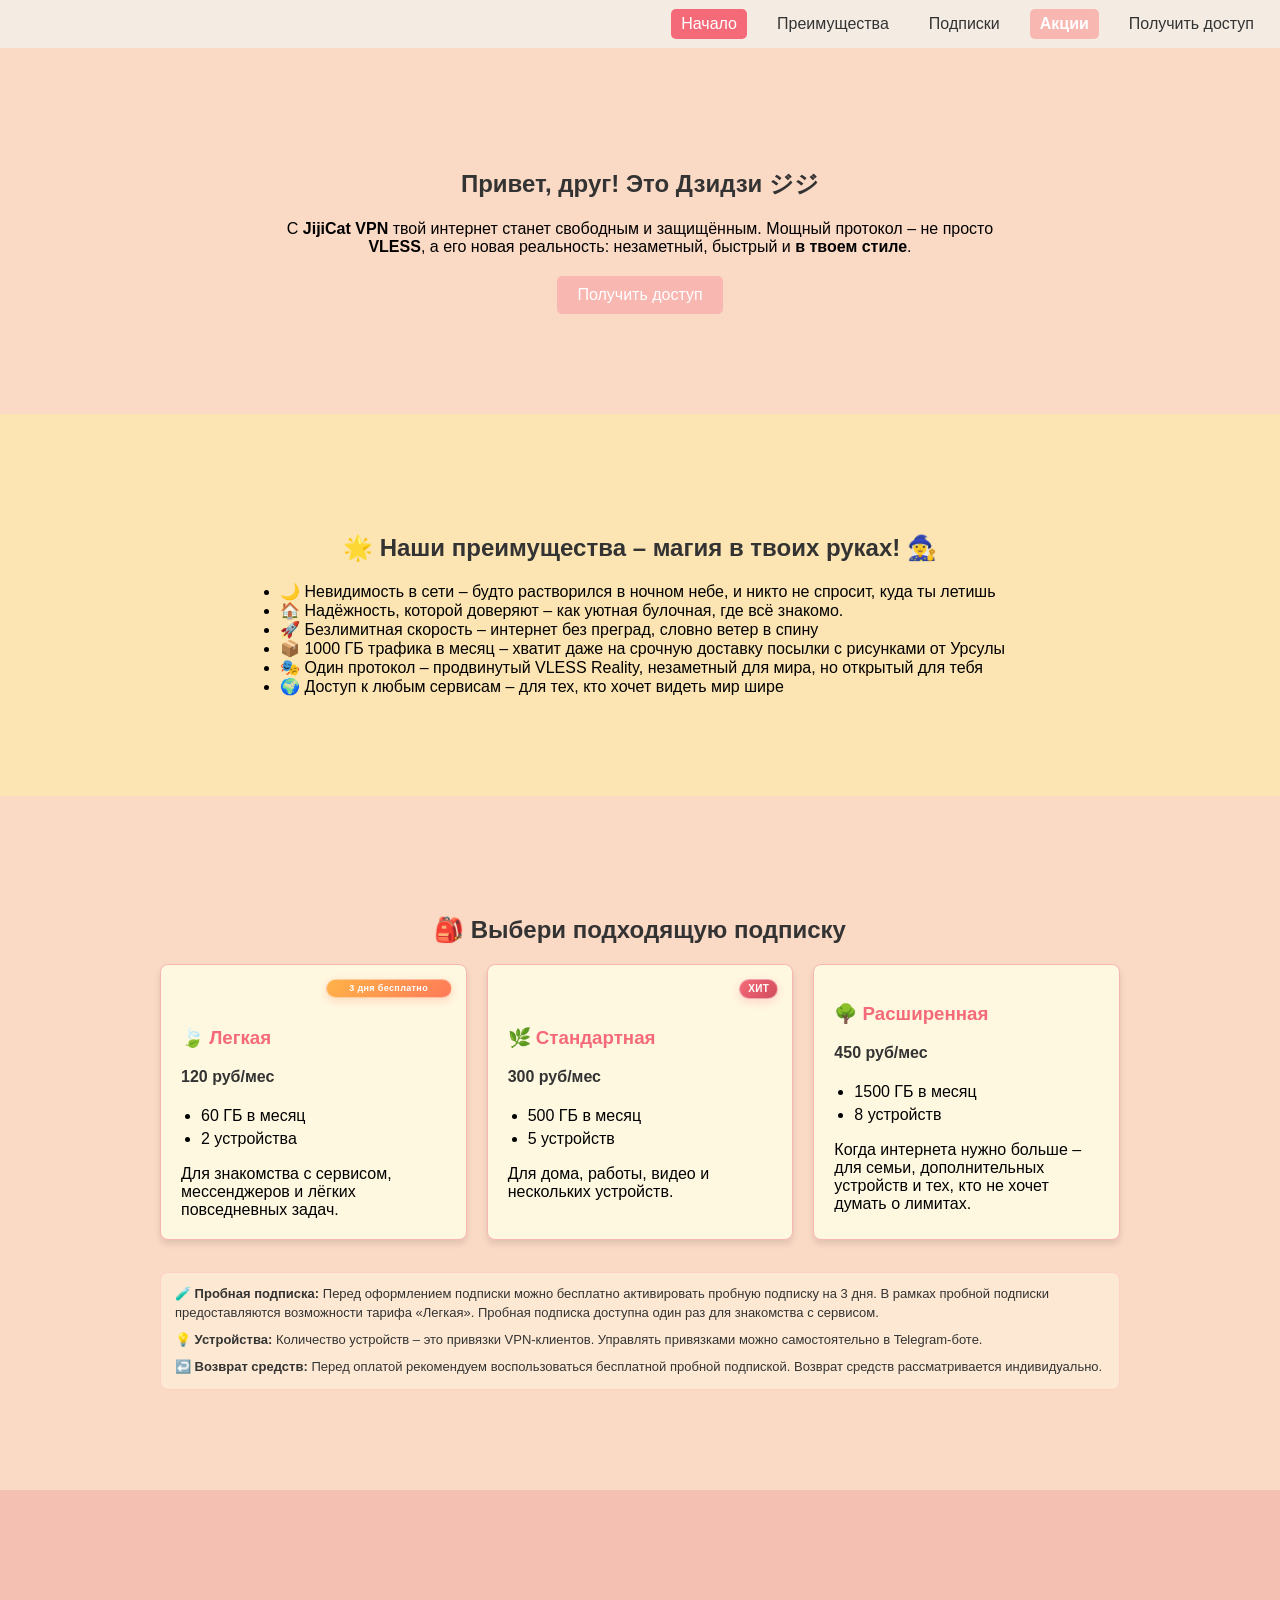
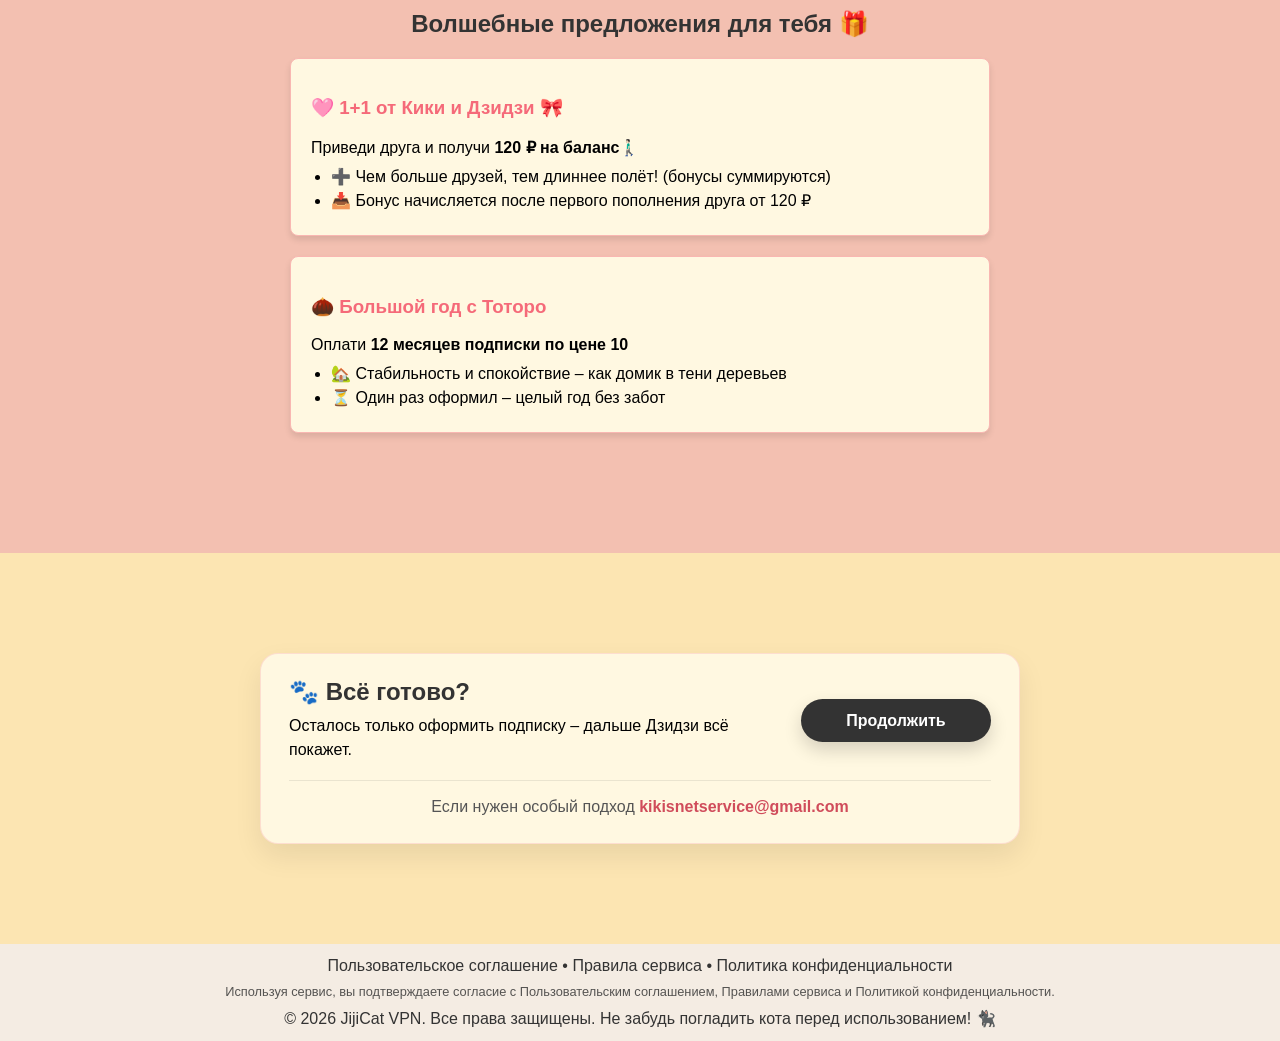
==== index.html @ 3b240216 "Add files via upload" ====
<!DOCTYPE html>
<html lang="ru">
<head>
  <meta charset="UTF-8">
  <meta name="viewport" content="width=device-width, initial-scale=1">
  <link rel="stylesheet" href="/styles.css?v=1.69">
  <link rel="icon" type="image/png" href="/favicon-96x96.png" sizes="96x96" />
  <link rel="icon" type="image/svg+xml" href="/favicon.svg" />
  <link rel="shortcut icon" href="/favicon.ico" />
  <link rel="apple-touch-icon" sizes="180x180" href="/apple-touch-icon.png" />
  <meta name="apple-mobile-web-app-title" content="JijiCat VPN" />
  <link rel="manifest" href="/site.webmanifest" />
  <title>JijiCat VPN</title>
</head>
<body>
  <nav class="navbar">
    <a class="mobile-logo" href="#home">JijiCat VPN</a>
    <button class="nav-toggle" type="button" aria-label="Открыть меню" aria-expanded="false" aria-controls="primary-navigation">
      <span></span>
      <span></span>
      <span></span>
    </button>
    <ul id="primary-navigation" class="nav-links">
      <li class="ip-display">Твой IP: <span></span></li>
      <li><a href="#home">Начало</a></li>
      <li><a href="#benefits">Преимущества</a></li>
      <li><a href="#plans">Подписки</a></li>
	  <li><a href="#promotions">Акции</a></li>
      <li><a href="#contact">Получить доступ</a></li>
    </ul>
  </nav>
  
  <section id="home" class="section home-section">
    <div class="content">
      <h1>Привет, друг! Это Дзидзи ジジ</h1>
      <p>С <strong>JijiCat VPN</strong> твой интернет станет свободным и защищённым. Мощный протокол – не просто <strong>VLESS</strong>, а его новая реальность: незаметный, быстрый и <strong>в твоем стиле</strong>.</p>
      <a href="#contact" class="cta-button">Получить доступ</a>
    </div>
  </section>

  <section id="benefits" class="section benefits-section">
    <div class="content">
      <h2>🌟 Наши преимущества – магия в твоих руках! 🧙‍♀</h2>
      <ul>
        <li>🌙 Невидимость в сети – будто растворился в ночном небе, и никто не спросит, куда ты летишь</li>
        <li>🏠 Надёжность, которой доверяют – как уютная булочная, где всё знакомо.</li>
        <li>🚀 Безлимитная скорость – интернет без преград, словно ветер в спину</li>
        <li>📦 1000 ГБ трафика в месяц – хватит даже на срочную доставку посылки с рисунками от Урсулы</li>
        <li>🎭 Один протокол – продвинутый VLESS Reality, незаметный для мира, но открытый для тебя</li>
        <li>🌍 Доступ к любым сервисам – для тех, кто хочет видеть мир шире</li>
      </ul>
    </div>
  </section>
  

  <section id="plans" class="section plans-section">
    <div class="content">
      <h2>🎒 Выбери подходящую подписку</h2>
      <div class="plans-grid">
        <article class="promotion-card plan-card has-badge">
          <span class="plan-badge plan-badge-test">3 дня бесплатно</span>
          <h3>🍃 Легкая</h3>
          <p class="plan-price">120 руб/мес</p>
          <ul>
            <li>60 ГБ в месяц</li>
            <li>2 устройства</li>
          </ul>
          <p>Для знакомства с сервисом, мессенджеров и лёгких повседневных задач.</p>
        </article>

        <article class="promotion-card plan-card has-badge">
          <span class="plan-badge plan-badge-hit">ХИТ</span>
          <h3>🌿 Стандартная</h3>
          <p class="plan-price">300 руб/мес</p>
          <ul>
            <li>500 ГБ в месяц</li>
            <li>5 устройств</li>
          </ul>
          <p>Для дома, работы, видео и нескольких устройств.</p>
        </article>

        <article class="promotion-card plan-card">
          <h3>🌳 Расширенная</h3>
          <p class="plan-price">450 руб/мес</p>
          <ul>
            <li>1500 ГБ в месяц</li>
            <li>8 устройств</li>
          </ul>
          <p>Когда интернета нужно больше – для семьи, дополнительных устройств и тех, кто не хочет думать о лимитах.</p>
        </article>
      </div>
      <div class="plans-footnotes" aria-label="Важные условия подписок">
        <p><strong>🧪 Пробная подписка:</strong> Перед оформлением подписки можно бесплатно активировать пробную подписку на 3 дня. В рамках пробной подписки предоставляются возможности тарифа «Легкая». Пробная подписка доступна один раз для знакомства с сервисом.</p>
        <p><strong>💡 Устройства:</strong> Количество устройств – это привязки VPN-клиентов. Управлять привязками можно самостоятельно в Telegram-боте.</p>
        <p><strong>↩️ Возврат средств:</strong> Перед оплатой рекомендуем воспользоваться бесплатной пробной подпиской. Возврат средств рассматривается индивидуально.</p>
      </div>
    </div>
  </section>

  <section id="promotions" class="section promotions-section">
  <div class="content">
    <h2>Волшебные предложения для тебя 🎁</h2>
    <div class="promotion-card">
      <h3>🩷 1+1 от Кики и Дзидзи 🎀</h3>
      <p>Приведи друга и получи <b>120 ₽ на баланс</b>🚶🏻‍♂️</p>
      <ul>
        <li>➕ Чем больше друзей, тем длиннее полёт! (бонусы суммируются)</li>
        <li>📥 Бонус начисляется после первого пополнения друга от 120 ₽</li>
      </ul>
    </div>
	<div class="promotion-card">
      <h3>🌰 Большой год с Тоторо</h3>
      <p>Оплати <b>12 месяцев подписки по цене 10</b></p>
      <ul>
        <li>🏡 Стабильность и спокойствие – как домик в тени деревьев</li>
        <li>⏳ Один раз оформил – целый год без забот</li>
      </ul>
    </div>
  </div>
  </section>

  <section id="contact" class="section contact-section">
    <div class="content">
      <div class="contact-panel">
        <div class="contact-copy">
          <h2>🐾 Всё готово?</h2>
          <p class="contact-intro">Осталось только оформить подписку – дальше Дзидзи всё покажет.</p>
        </div>
        <div class="contact-actions">
          <a class="contact-primary-button" href="https://t.me/jijicatbot" target="_blank" rel="noopener">Продолжить</a>
        </div>
        <p class="contact-note">Если нужен особый подход <a href="mailto:kikisnetservice@gmail.com">kikisnetservice@gmail.com</a></p>
      </div>
    </div>
  </section>

  <footer>
    <p class="footer-links"><a href="/legal/agreement.html">Пользовательское соглашение</a> <span aria-hidden="true">•</span> <a href="/legal/rules.html">Правила сервиса</a> <span aria-hidden="true">•</span> <a href="/legal/privacy.html">Политика конфиденциальности</a></p>
    <p class="footer-consent">Используя сервис, вы подтверждаете согласие с Пользовательским соглашением, Правилами сервиса и Политикой конфиденциальности.</p>
    <p class="footer-text">&copy; <span data-current-year>2026</span> JijiCat VPN. Все права защищены. Не забудь погладить кота перед использованием! <span class="flip-cat" title="Ня">🐈‍⬛</span></p>
  </footer>

  <script src="/scripts.js?v=1.57" defer></script>
</body>
</html>
---- styles.css ----
/* Reset some default styles */
*,
*::before,
*::after {
  box-sizing: border-box;
}

body, p, ul, li {
  margin: 0;
  padding: 0;
}

html {
  scroll-behavior: smooth;
}

body {
  font-family: Arial, sans-serif;
  background-color: #F4ECE3;
  overflow-x: hidden;
}

/* Navbar */
.navbar {
  background-color: #F4ECE3;
  min-height: 48px;
  padding: 5px 16px;
  display: flex;
  justify-content: flex-end;
  align-items: center;
  position: relative;
  transition: box-shadow 0.3s ease, background-color 0.3s ease;
}

.ip-display {
  display: none;
  opacity: 0;
  align-self: center;
  margin: 0;
  font-size: 14px;
  font-weight: 500;
  line-height: 1.2;
  color: #666;
  white-space: nowrap;
  transition: opacity 0.5s ease-in-out;
}

.navbar-fixed {
  position: sticky;
  top: 0;
  left: 0;
  right: 0;
  background-color: rgba(244, 236, 227, 0.97);
  box-shadow: 0 2px 4px rgba(0, 0, 0, 0.1);
  z-index: 1000;
}

.nav-toggle {
  display: none;
  width: 38px;
  height: 38px;
  padding: 0;
  border: 0;
  border-radius: 10px;
  background-color: #E7DDD4;
  cursor: pointer;
  align-items: center;
  justify-content: center;
  flex-direction: column;
  gap: 5px;
  transition: background-color 0.3s ease, transform 0.3s ease;
}

.nav-toggle span {
  display: block;
  width: 20px;
  height: 2px;
  border-radius: 999px;
  background-color: #333;
  transition: transform 0.3s ease, opacity 0.3s ease;
}

.navbar.menu-open .nav-toggle span:nth-child(1) {
  transform: translateY(7px) rotate(45deg);
}

.navbar.menu-open .nav-toggle span:nth-child(2) {
  opacity: 0;
}

.navbar.menu-open .nav-toggle span:nth-child(3) {
  transform: translateY(-7px) rotate(-45deg);
}

.mobile-logo {
  display: none;
  color: #333;
  font-weight: 700;
  text-decoration: none;
}

.nav-links {
  list-style-type: none;
  display: flex;
  flex-wrap: nowrap;
  justify-content: flex-end;
  align-items: center;
  gap: 20px;
  padding-left: 0;
}

.nav-links a {
  display: inline-block;
  text-decoration: none;
  color: #333;
  font-weight: 500;
  line-height: 1.2;
  white-space: nowrap;
  transition: color 0.3s ease, background-color 0.3s ease;
  padding: 5px 10px;
  border-radius: 5px;
}

.nav-links a[href="#promotions"] {
  background-color: #F9B7B2;
  color: #fff;
  font-weight: 600;
}

.nav-links a.active {
  background-color: #F56A79;
  color: #fff;
}

/* Sections */
.section {
  scroll-margin-top: calc(var(--navbar-offset, 54px) + 1px);
  padding: 60px 0;
  text-align: center;
}

.home-section {
  background-color: #FAD9C5;
}

.benefits-section {
  background-color: #FCE5B2;
}

.plans-section {
  background-color: #FAD9C5;
}

.plans-grid {
  display: grid;
  gap: 20px;
  margin-top: 20px;
}

.plan-card {
  position: relative;
  display: flex;
  flex-direction: column;
  justify-content: flex-start;
  margin: 0;
}

.plan-badge {
  position: absolute;
  top: 14px;
  right: 14px;
  padding: 4px 8px;
  border-radius: 999px;
  color: #fff;
  font-size: 10px;
  font-weight: 700;
  line-height: 1;
  letter-spacing: 0.04em;
  white-space: nowrap;
  overflow: hidden;
  border: 1px solid rgba(255, 255, 255, 0.45);
  box-shadow: 0 3px 10px rgba(245, 106, 121, 0.24);
}

.plan-badge::after {
  content: "";
  position: absolute;
  top: -40%;
  bottom: -40%;
  left: -70%;
  width: 45%;
  background: linear-gradient(90deg, transparent, rgba(255, 255, 255, 0.45), transparent);
  transform: rotate(18deg);
  animation: badge-shine 5s ease-in-out infinite;
}

.plan-badge-test {
  min-width: 126px;
  padding-right: 10px;
  padding-left: 10px;
  font-size: 9px;
  text-align: center;
  background: linear-gradient(135deg, #FFB347, #FF7A59);
  box-shadow: 0 3px 10px rgba(255, 122, 89, 0.26);
}

.plan-badge-hit {
  background: linear-gradient(135deg, #F56A79, #D04C5B);
}

.plan-card h3 {
  margin-bottom: 6px;
}

.plan-card p {
  margin-top: 12px;
}

.plan-price {
  margin: 0 0 10px;
  color: #333;
  font-weight: 700;
  line-height: 1.25;
  white-space: nowrap;
}

.plan-card ul {
  padding-left: 20px;
  list-style: disc;
  margin-top: 10px;
}

.plan-card li {
  margin-bottom: 5px;
}

.plans-footnotes {
  width: 100%;
  margin: 32px 0 0;
  padding: 12px 14px;
  border: 1px solid rgba(249, 183, 178, 0.45);
  border-radius: 8px;
  background-color: rgba(255, 248, 225, 0.52);
  color: #333;
  font-size: 13px;
  line-height: 1.45;
  text-align: left;
}

.plans-footnotes p + p {
  margin-top: 8px;
}

.plans-footnotes strong {
  color: #333;
  font-weight: 700;
}

.documentation-section {
  background-color: #FAD9C5;
}

.faq-section {
  background-color: #FCE5B2;
}

.promotions-section {
  background-color: #F3C0B1;
  padding: 60px 0;
}

.promotion-card {
  background-color: #FFF8E1;
  border: 1px solid #F9B7B2;
  border-radius: 8px;
  padding: 20px;
  margin: 20px auto;
  max-width: 700px;
  box-shadow: 0 4px 6px rgba(0, 0, 0, 0.1);
  text-align: left;
  transition: transform 0.3s ease-in-out, box-shadow 0.3s ease-in-out;
}

.promotion-card.plan-card {
  margin: 0;
  max-width: none;
}

.promotion-card.plan-card.has-badge {
  padding-right: 20px;
  padding-top: 44px;
}

.promotion-card.plan-card:hover {
  animation: none;
  transform: none;
  border-color: #F56A79;
  box-shadow: 0 5px 8px rgba(0, 0, 0, 0.12);
}

.promotion-card:hover {
  animation: wobble 0.6s ease-in-out;
}


@keyframes badge-shine {
  0%, 70% { left: -70%; }
  86%, 100% { left: 125%; }
}

@keyframes wobble {
  0% { transform: rotate(0deg); }
  25% { transform: rotate(2deg); }
  50% { transform: rotate(-2deg); }
  75% { transform: rotate(1deg); }
  100% { transform: rotate(0deg); }
}

.promotion-card h3 {
  color: #F56A79;
}

.promotion-card ul {
  padding-left: 20px;
  list-style: disc;
  margin-top: 10px;
}

.promotion-card li {
  margin-bottom: 5px;
}

.contact-section {
  background-color: #FCE5B2;
}

.contact-panel {
  max-width: 760px;
  margin: 0 auto;
  padding: 24px 28px;
  border: 1px solid rgba(245, 106, 121, 0.18);
  border-radius: 18px;
  background-color: #FFF8E1;
  box-shadow: 0 12px 28px rgba(0, 0, 0, 0.08);
  display: grid;
  grid-template-columns: minmax(0, 1fr) auto;
  gap: 18px 28px;
  align-items: center;
  text-align: left;
}

.contact-copy h2 {
  margin: 0 0 8px;
}

.contact-intro {
  margin: 0;
  line-height: 1.5;
}

.contact-actions {
  display: flex;
  justify-content: flex-end;
}

.contact-primary-button {
  display: inline-flex;
  align-items: center;
  justify-content: center;
  min-width: 190px;
  padding: 12px 20px;
  border-radius: 999px;
  background-color: #333;
  color: #fff;
  font-weight: 700;
  line-height: 1.2;
  text-decoration: none;
  white-space: nowrap;
  box-shadow: 0 8px 18px rgba(0, 0, 0, 0.16);
  transition: background-color 0.25s ease, transform 0.25s ease, box-shadow 0.25s ease;
}

.contact-note {
  grid-column: 1 / -1;
  margin: 0;
  padding-top: 14px;
  border-top: 1px solid rgba(51, 51, 51, 0.10);
  color: #555;
  line-height: 1.45;
  text-align: center;
}

.contact-note a {
  color: #D04C5B;
  font-weight: 700;
  text-decoration: none;
}

.contact-note a:hover {
  text-decoration: underline;
}

/* Content styling */
.content {
  max-width: 800px;
  margin: 0 auto;
  padding: 0 20px;
}

.plans-section .content {
  max-width: 1000px;
}

h1, h2, h3 {
  color: #333;
}

ul {
  text-align: left;
  padding-left: 20px;
}

/* Call to action button */
.cta-button {
  display: inline-block;
  background-color: #F9B7B2;
  color: #fff;
  padding: 10px 20px;
  margin-top: 20px;
  border-radius: 5px;
  text-decoration: none;
}

/* Footer */
footer {
  background-color: #F4ECE3;
  text-align: center;
  padding: 10px 16px;
  color: #333;
  line-height: 1.45;
}

.footer-text {
  color: #333;
}

.footer-links,
.footer-consent {
  margin-bottom: 6px;
}

.footer-links a {
  color: inherit;
  text-decoration: none;
}

.footer-links a:hover {
  text-decoration: underline;
}

.footer-consent {
  font-size: 0.80em;
  opacity: 0.82;
}

.legal-page {
  min-height: 100vh;
  display: flex;
  flex-direction: column;
  background-color: #FCE5B2;
}

.legal-navbar {
  justify-content: flex-start;
}

.legal-nav-links {
  justify-content: flex-start;
}

.legal-main {
  flex: 1;
  width: 100%;
  max-width: 1000px;
  margin: 0 auto;
  padding: 36px 20px 56px;
}

.legal-meta {
  margin: 8px 0 20px;
  color: #555;
  line-height: 1.5;
}

.legal-document {
  padding: 24px;
  border: 1px solid #F9B7B2;
  border-radius: 12px;
  background-color: #FFF8E1;
  box-shadow: 0 4px 12px rgba(0, 0, 0, 0.10);
  color: #333;
  line-height: 1.6;
  text-align: left;
  overflow-wrap: anywhere;
}

.legal-document h2 {
  margin: 30px 0 14px;
  font-size: 1.45rem;
  line-height: 1.3;
}

.legal-document h2:first-child {
  margin-top: 0;
}

.legal-document h3 {
  margin: 22px 0 10px;
  font-size: 1.12rem;
  font-weight: 600;
  line-height: 1.35;
}

.legal-document p {
  margin: 0 0 12px;
  font-weight: 400;
}

.legal-document ul {
  margin: 0 0 16px 22px;
  padding: 0;
  font-weight: 400;
}

.legal-document li {
  margin: 7px 0;
  padding-left: 2px;
  font-weight: 400;
}

.flip-cat {
  display: inline-block;
  cursor: pointer;
  transition: transform 0.5s ease-in-out;
  outline: none;
  user-select: none;
}

/* Dark Mode */
.dark-mode {
  background-color: #333;
}

.dark-mode .navbar,
.dark-mode footer {
  background-color: #333;
  color: #fff;
}

.dark-mode .ip-display {
  color: #ccc;
}

.dark-mode .mobile-logo {
  color: #fff;
}

.dark-mode .nav-toggle {
  background-color: #555;
}

.dark-mode .nav-toggle span {
  background-color: #fff;
}

.dark-mode .nav-links a {
  color: #fff;
  font-weight: 500;
}

.dark-mode .nav-links a[href="#promotions"] {
  background-color: #555;
  color: #fff;
  font-weight: 600;
}

.dark-mode .nav-links a.active {
  background-color: #D04C5B !important;
  color: #fff !important;
}

.dark-mode .cta-button {
  background-color: #F9B7B2;
  color: #fff;
}

.dark-mode .footer-consent {
  color: #ccc;
}

.dark-mode .footer-text {
  color: #fff;
}

.legal-page.dark-mode {
  background-color: #FCE5B2;
}

.dark-mode .legal-document { background-color: #FFF8E1; color: #333; }

/* Responsive styles */
@media (hover: hover) {
  .nav-toggle:hover {
    background-color: #DCD1C8;
  }

  .nav-links a:hover {
    background-color: #F9B7B2;
    color: #fff;
  }

  .contact-primary-button:hover {
    background-color: #444;
    color: #fff;
    transform: translateY(-1px);
    box-shadow: 0 10px 22px rgba(0, 0, 0, 0.20);
  }

  .dark-mode .nav-toggle:hover {
    background-color: #666 !important;
  }

  .dark-mode .nav-links a:hover {
    background-color: #555 !important;
    color: #fff !important;
  }
}

@media screen and (max-width: 640px) {
  body { font-size: 13px; }

  .navbar {
    min-height: 48px;
    justify-content: space-between;
    padding: 5px 12px;
  }

  .ip-display {
    width: 100%;
    margin: 0 0 2px;
    padding: 8px 12px 10px;
    border-bottom: 1px solid rgba(51, 51, 51, 0.12);
    color: #666;
    font-size: 12px;
    font-weight: 500;
    line-height: 1.35;
    text-align: center;
  }

  .mobile-logo { display: inline-block; }

  .nav-toggle { display: inline-flex; }

  .nav-links {
    position: absolute;
    top: calc(100% + 6px);
    left: 12px;
    right: 12px;
    display: flex;
    flex-direction: column;
    align-items: stretch;
    gap: 8px;
    padding: 10px;
    border: 1px solid rgba(51, 51, 51, 0.10);
    border-radius: 12px;
    background-color: rgba(244, 236, 227, 0.98);
    box-shadow: 0 10px 24px rgba(0, 0, 0, 0.16);
    opacity: 0;
    visibility: hidden;
    pointer-events: none;
    transform: translateY(-8px);
    transition: opacity 0.25s ease, transform 0.25s ease, visibility 0.25s ease;
    z-index: 1001;
  }

  .navbar.menu-open .nav-links {
    opacity: 1;
    visibility: visible;
    pointer-events: auto;
    transform: translateY(0);
  }

  .nav-links a {
    width: 100%;
    padding: 10px 12px;
    border-radius: 10px;
    text-align: center;
  }

  .dark-mode .nav-links {
    border-color: #555;
    background-color: rgba(51, 51, 51, 0.98);
  }

  .dark-mode .ip-display {
    border-bottom-color: rgba(255, 255, 255, 0.16);
    color: #ccc;
  }

  .legal-nav-links {
    position: static;
    left: auto;
    right: auto;
    top: auto;
    display: flex;
    flex-direction: row;
    width: auto;
    padding: 0;
    border: 0;
    border-radius: 0;
    background-color: transparent;
    box-shadow: none;
    opacity: 1;
    visibility: visible;
    pointer-events: auto;
    transform: none;
  }

  .legal-nav-links a {
    width: auto;
    text-align: left;
  }

  .dark-mode .legal-nav-links {
    border-color: transparent;
    background-color: transparent;
  }

  .section { padding: 48px 0; }
  .content { padding: 0 14px; }
  .promotion-card { margin: 16px 0; padding: 18px; }
  .plans-grid { gap: 16px; margin-top: 16px; }
  .plans-footnotes { margin-top: 24px; padding: 11px 12px; font-size: 12px; }
  .plan-card { margin: 0; }
  .promotion-card.plan-card.has-badge { padding-right: 18px; padding-top: 44px; }
  .plan-badge { top: 12px; right: 12px; }
  .contact-panel {
    padding: 20px 16px;
    grid-template-columns: 1fr;
    gap: 16px;
    text-align: center;
  }

  .contact-actions {
    justify-content: center;
  }

  .contact-primary-button {
    width: 100%;
    max-width: 260px;
  }

  .contact-note {
    text-align: center;
  }
  footer { padding: 10px 14px; }
  .footer-links { line-height: 1.6; }
  .legal-main { padding: 28px 14px 44px; }
  .legal-document { padding: 18px; line-height: 1.65; }
  .legal-document h2 { margin-top: 24px; font-size: 1.25rem; }
  .legal-document h3 { margin-top: 18px; font-size: 1.05rem; }
  .legal-document ul { margin-left: 18px; }
}

@media screen and (min-width: 641px) {
  body { font-size: 13px; }
  .navbar { padding: 5px 14px; }
  .nav-links { gap: 8px; }
  .nav-links a { padding: 6px 8px; }
}

@media screen and (min-width: 720px) {
  .plans-grid { grid-template-columns: repeat(2, minmax(0, 1fr)); align-items: stretch; }
}

@media screen and (min-width: 960px) {
  .plans-grid { grid-template-columns: repeat(3, minmax(0, 1fr)); }
}

@media screen and (min-width: 768px) {
  body { font-size: 14px; }
  .navbar { padding: 5px 16px; }
  .nav-links { gap: 20px; }
  .nav-links a { padding: 5px 10px; }
  .section { padding: 80px 0; }
  .promotion-card { margin: 20px auto; }
  .plan-card { margin: 0; }
}

@media screen and (min-width: 1024px) {
  body { font-size: 16px; }
  .section { padding: 100px 0; }
}

@media (prefers-reduced-motion: reduce) {
  *,
  *::before,
  *::after {
    animation-duration: 0.01ms !important;
    animation-iteration-count: 1 !important;
    scroll-behavior: auto !important;
    transition-duration: 0.01ms !important;
  }
}
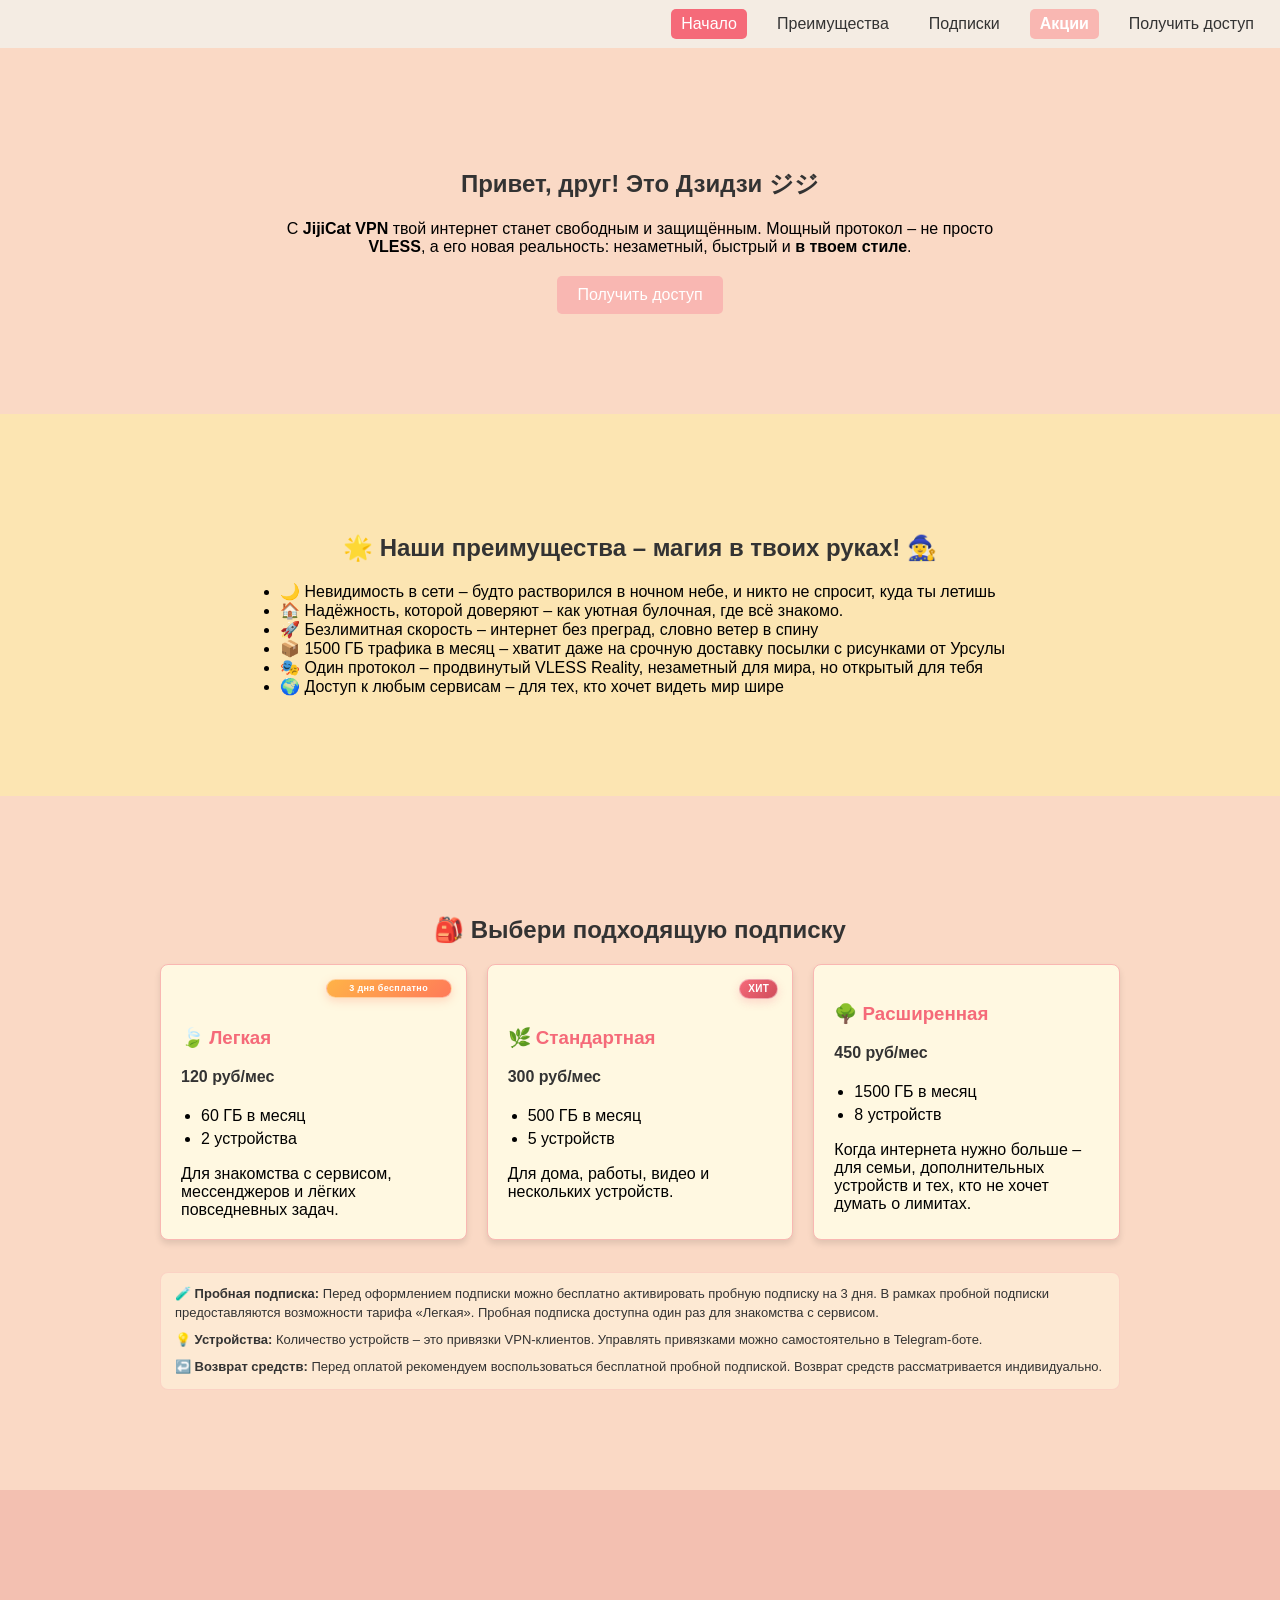
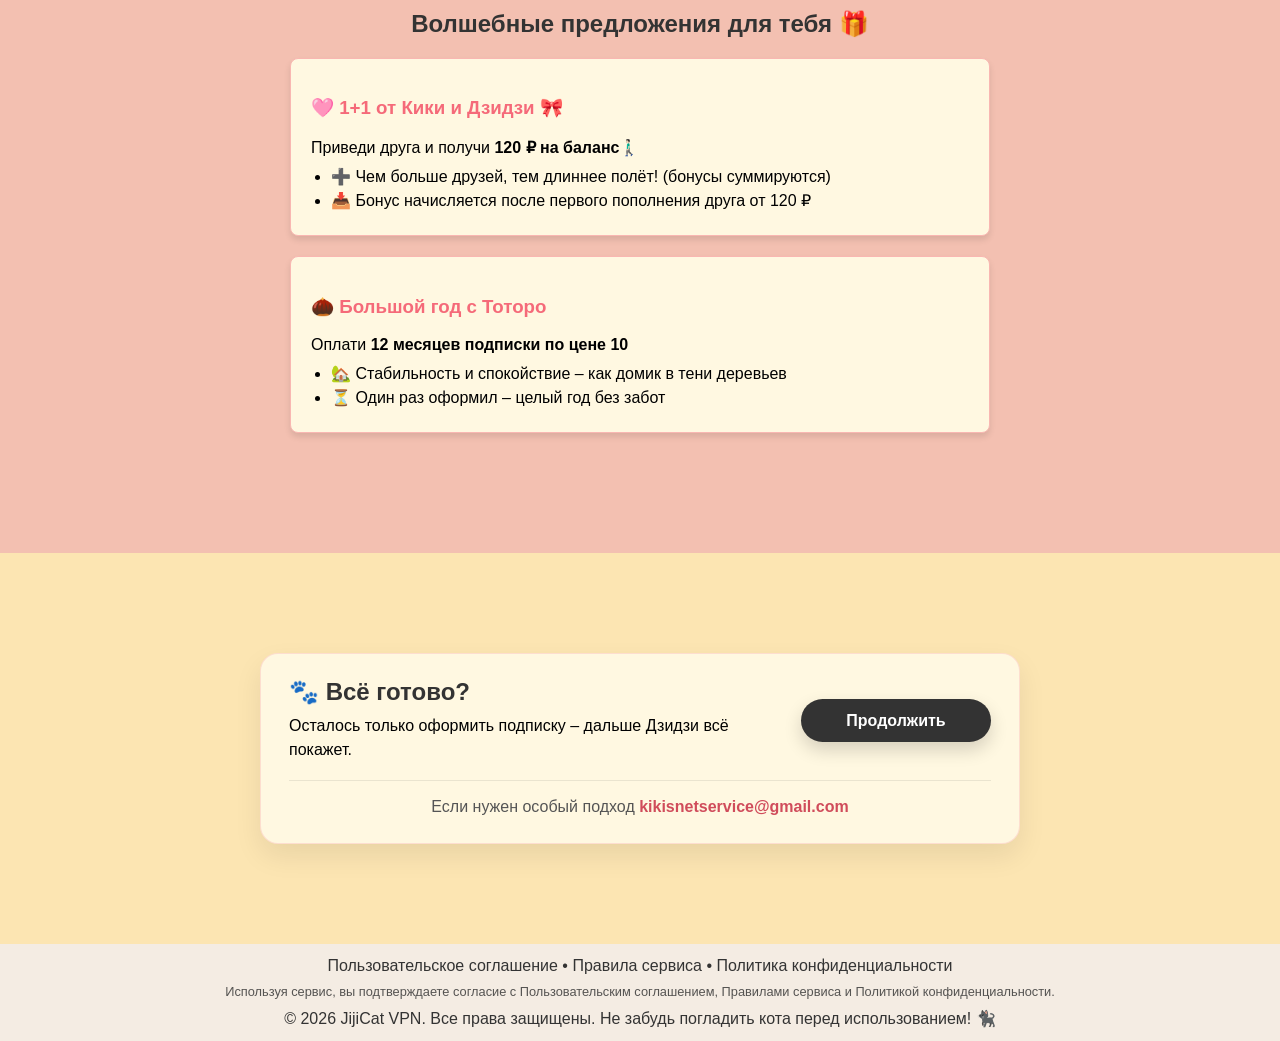
==== commit ac85cfbc: "Add files via upload" ====
--- a/index.html
+++ b/index.html
@@ -45,7 +45,7 @@
         <li>🌙 Невидимость в сети – будто растворился в ночном небе, и никто не спросит, куда ты летишь</li>
         <li>🏠 Надёжность, которой доверяют – как уютная булочная, где всё знакомо.</li>
         <li>🚀 Безлимитная скорость – интернет без преград, словно ветер в спину</li>
-        <li>📦 1000 ГБ трафика в месяц – хватит даже на срочную доставку посылки с рисунками от Урсулы</li>
+        <li>📦 1500 ГБ трафика в месяц – хватит даже на срочную доставку посылки с рисунками от Урсулы</li>
         <li>🎭 Один протокол – продвинутый VLESS Reality, незаметный для мира, но открытый для тебя</li>
         <li>🌍 Доступ к любым сервисам – для тех, кто хочет видеть мир шире</li>
       </ul>
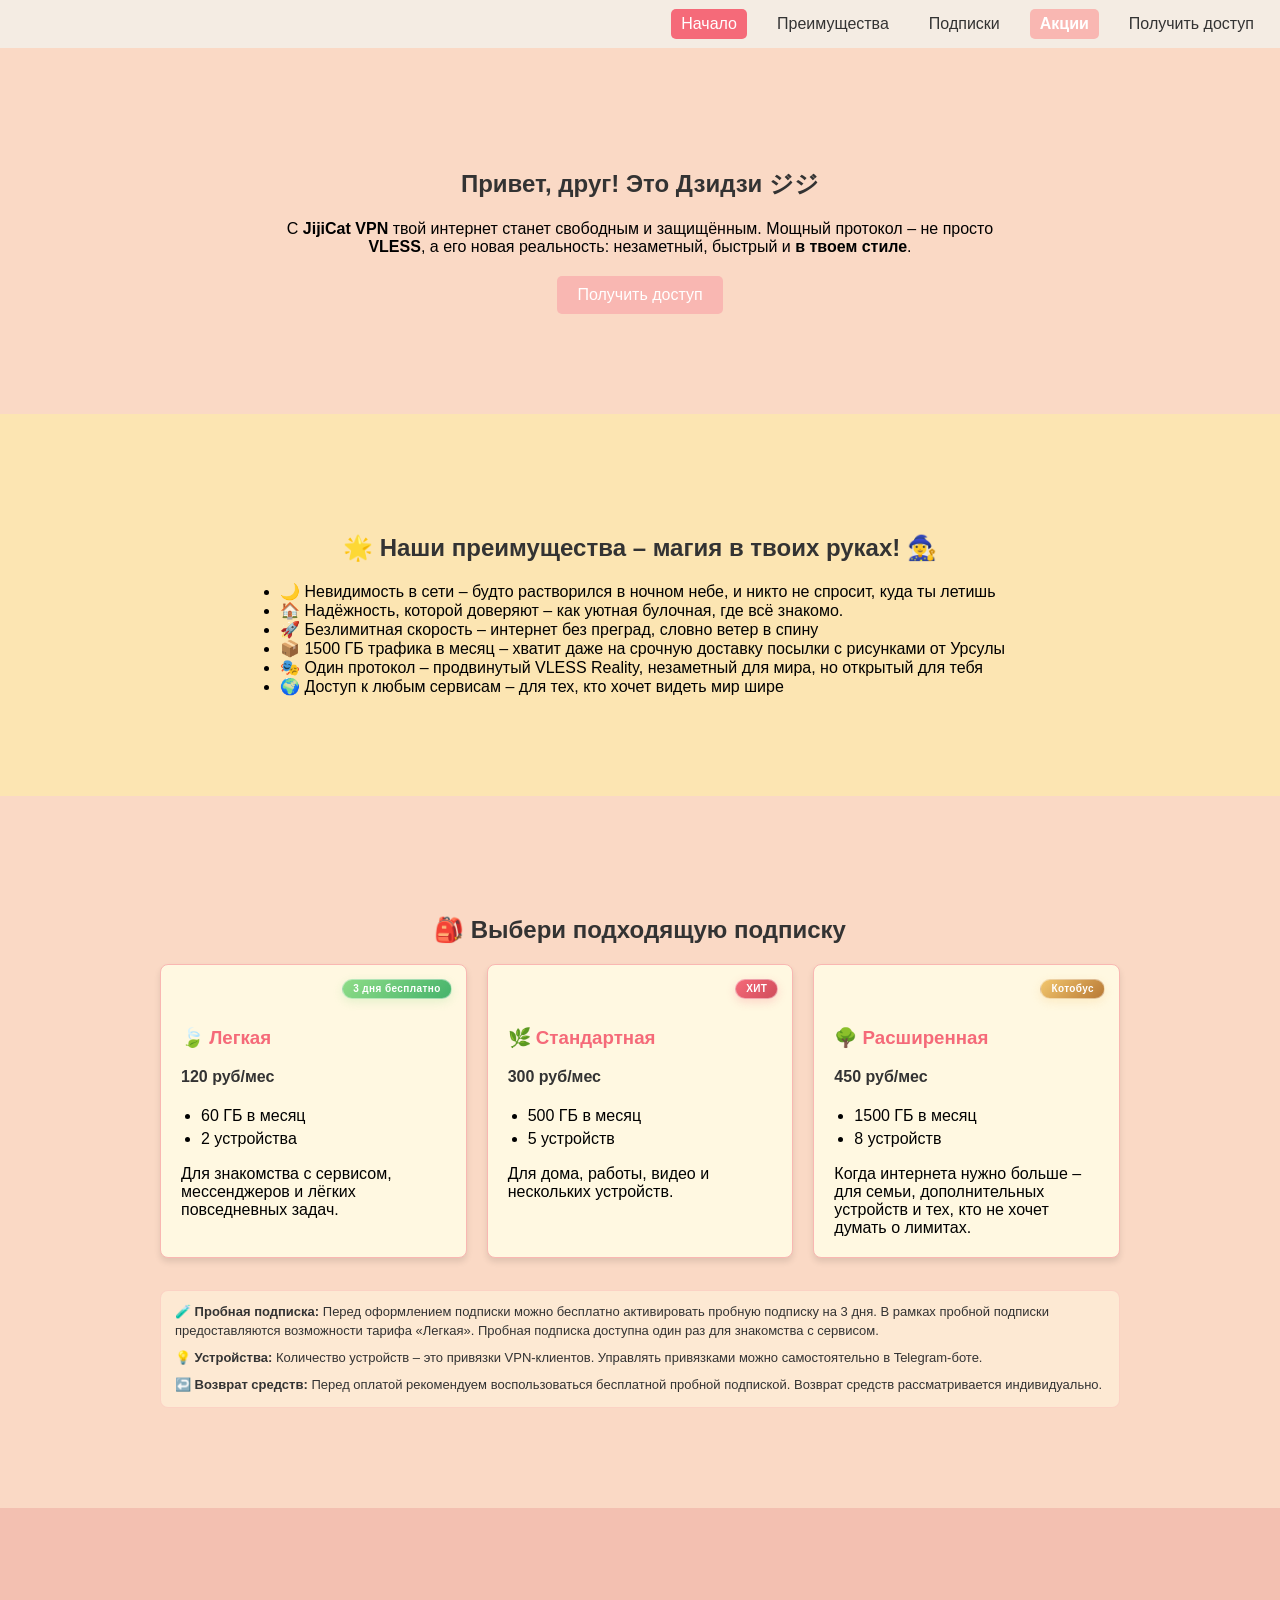
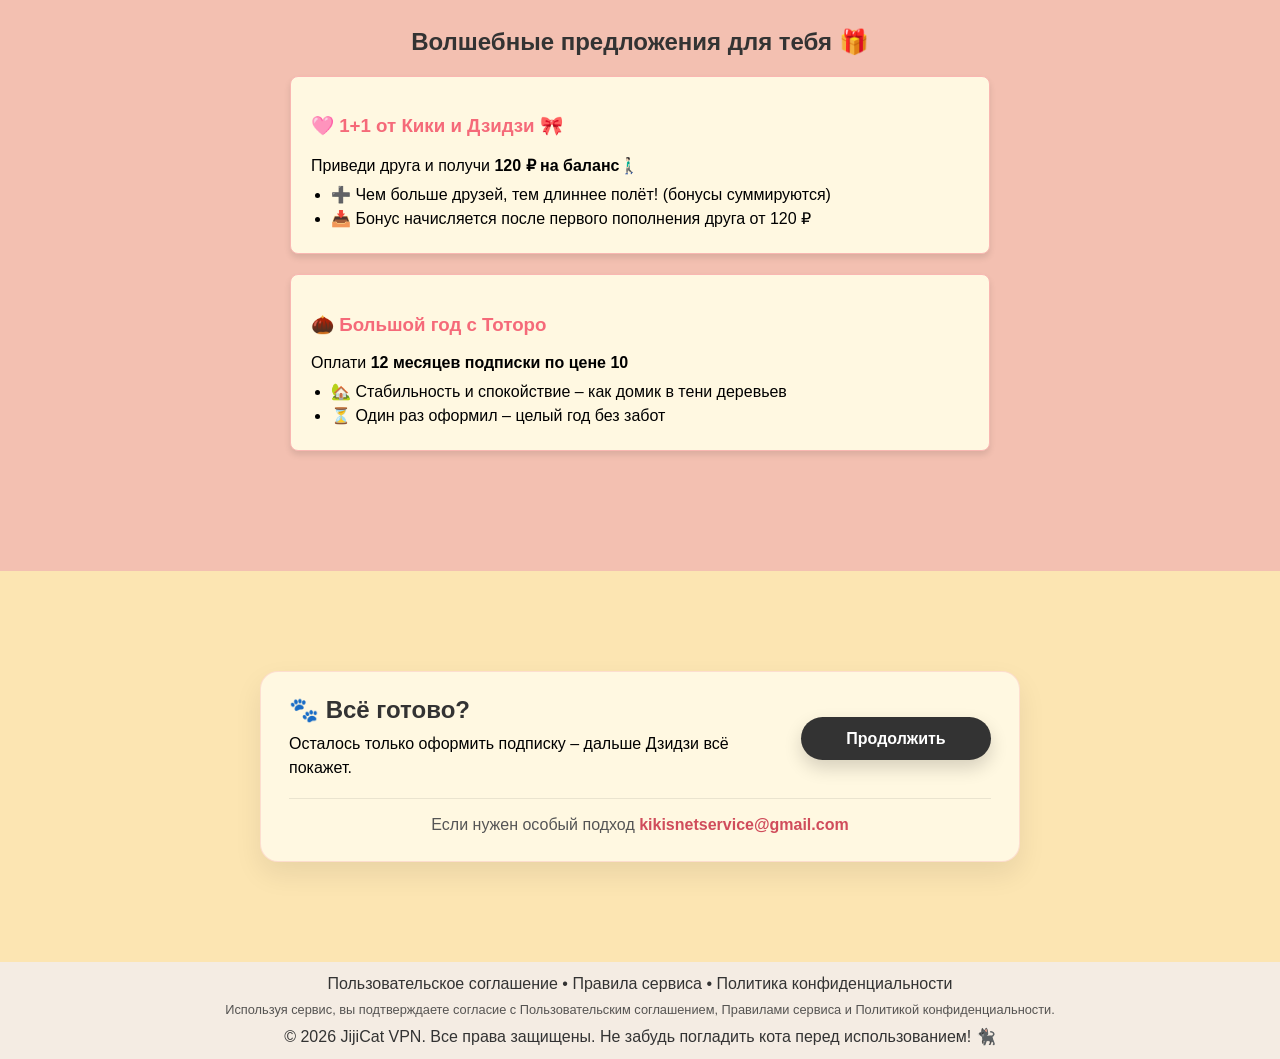
==== commit b4bbd380: "Add files via upload" ====
--- a/index.html
+++ b/index.html
@@ -3,7 +3,7 @@
 <head>
   <meta charset="UTF-8">
   <meta name="viewport" content="width=device-width, initial-scale=1">
-  <link rel="stylesheet" href="/styles.css?v=1.69">
+  <link rel="stylesheet" href="/styles.css?v=1.70">
   <link rel="icon" type="image/png" href="/favicon-96x96.png" sizes="96x96" />
   <link rel="icon" type="image/svg+xml" href="/favicon.svg" />
   <link rel="shortcut icon" href="/favicon.ico" />
@@ -79,7 +79,8 @@
           <p>Для дома, работы, видео и нескольких устройств.</p>
         </article>
 
-        <article class="promotion-card plan-card">
+        <article class="promotion-card plan-card has-badge">
+          <span class="plan-badge plan-badge-cotobus">Котобус</span>
           <h3>🌳 Расширенная</h3>
           <p class="plan-price">450 руб/мес</p>
           <ul>
--- a/styles.css
+++ b/styles.css
@@ -169,7 +169,7 @@
   position: absolute;
   top: 14px;
   right: 14px;
-  padding: 4px 8px;
+  padding: 4px 10px;
   border-radius: 999px;
   color: #fff;
   font-size: 10px;
@@ -179,7 +179,6 @@
   white-space: nowrap;
   overflow: hidden;
   border: 1px solid rgba(255, 255, 255, 0.45);
-  box-shadow: 0 3px 10px rgba(245, 106, 121, 0.24);
 }
 
 .plan-badge::after {
@@ -195,17 +194,18 @@
 }
 
 .plan-badge-test {
-  min-width: 126px;
-  padding-right: 10px;
-  padding-left: 10px;
-  font-size: 9px;
-  text-align: center;
-  background: linear-gradient(135deg, #FFB347, #FF7A59);
-  box-shadow: 0 3px 10px rgba(255, 122, 89, 0.26);
+  background: linear-gradient(135deg, #8EDC87, #45B36B);
+  box-shadow: 0 3px 10px rgba(142, 220, 135, 0.24);
 }
 
 .plan-badge-hit {
   background: linear-gradient(135deg, #F56A79, #D04C5B);
+  box-shadow: 0 3px 10px rgba(245, 106, 121, 0.24);
+}
+
+.plan-badge-cotobus {
+  background: linear-gradient(135deg, #F2C66D, #B87935);
+  box-shadow: 0 3px 10px rgba(242, 198, 109, 0.24);
 }
 
 .plan-card h3 {
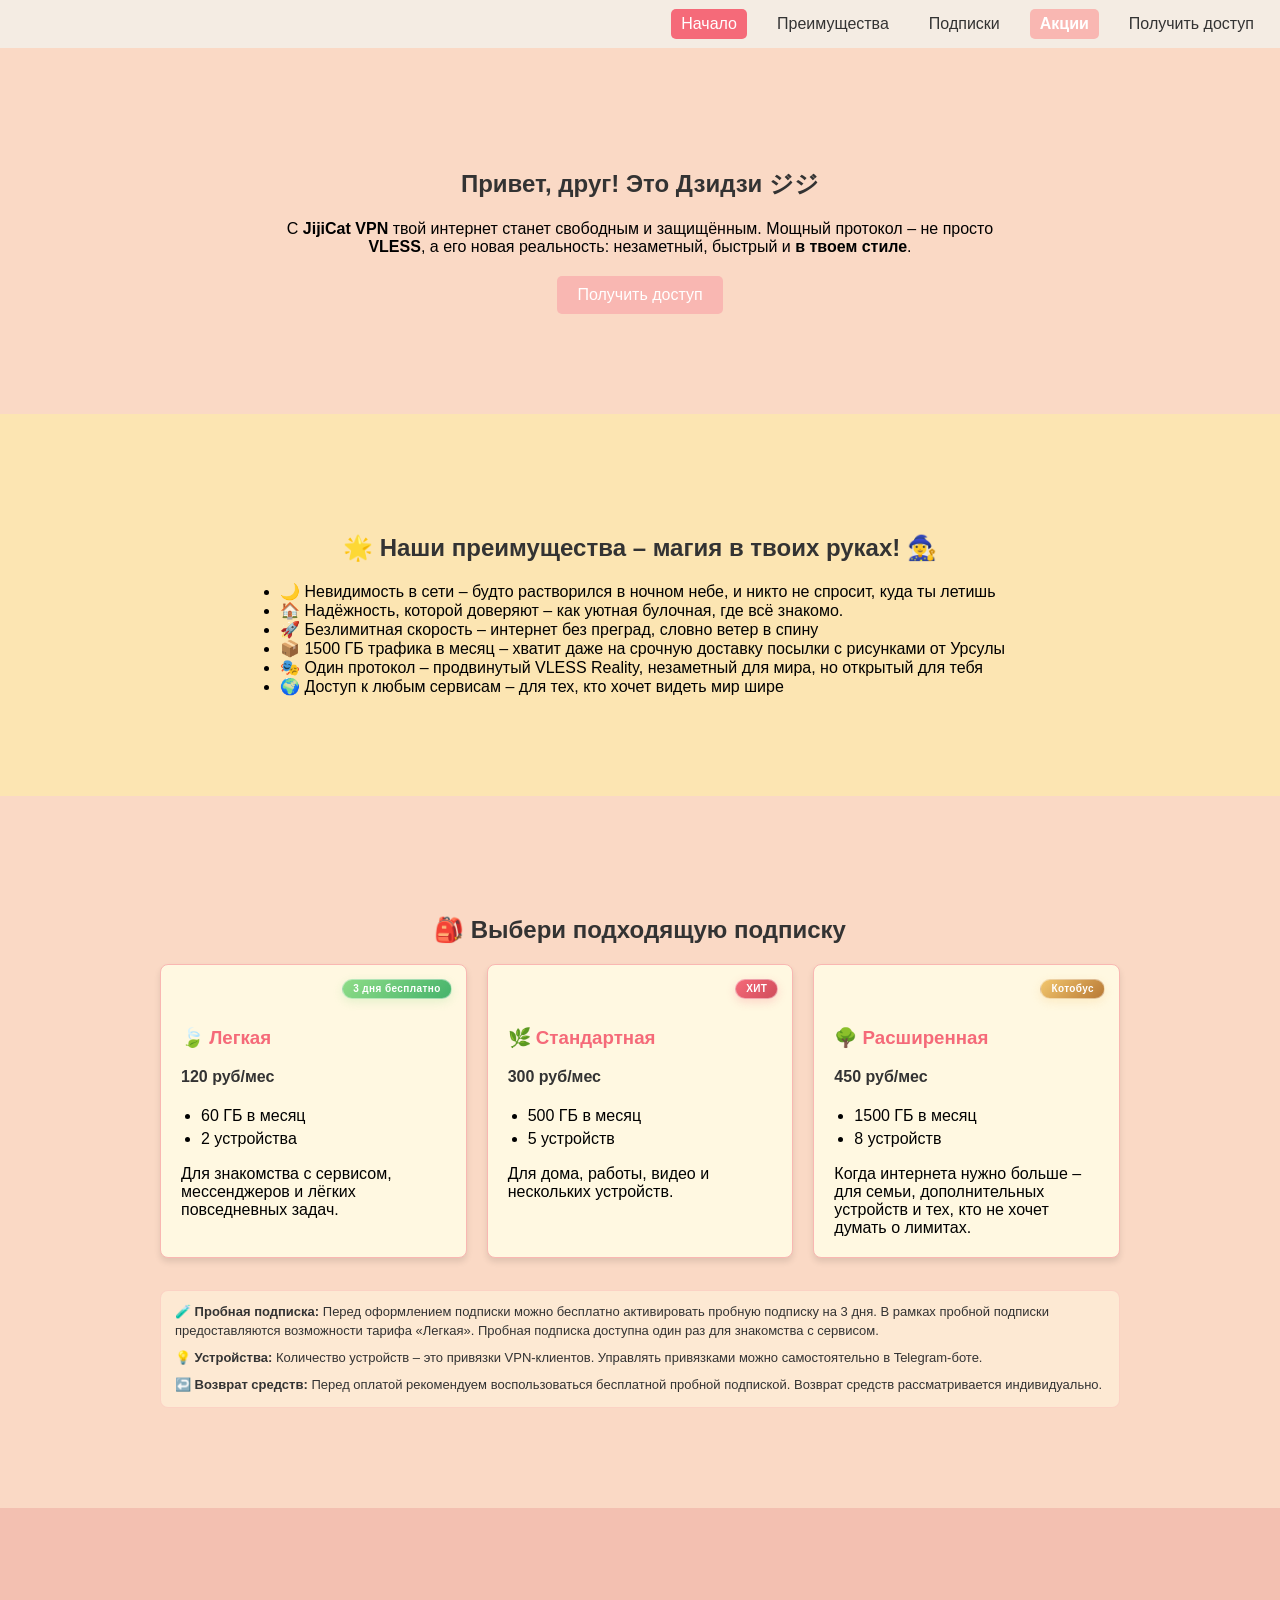
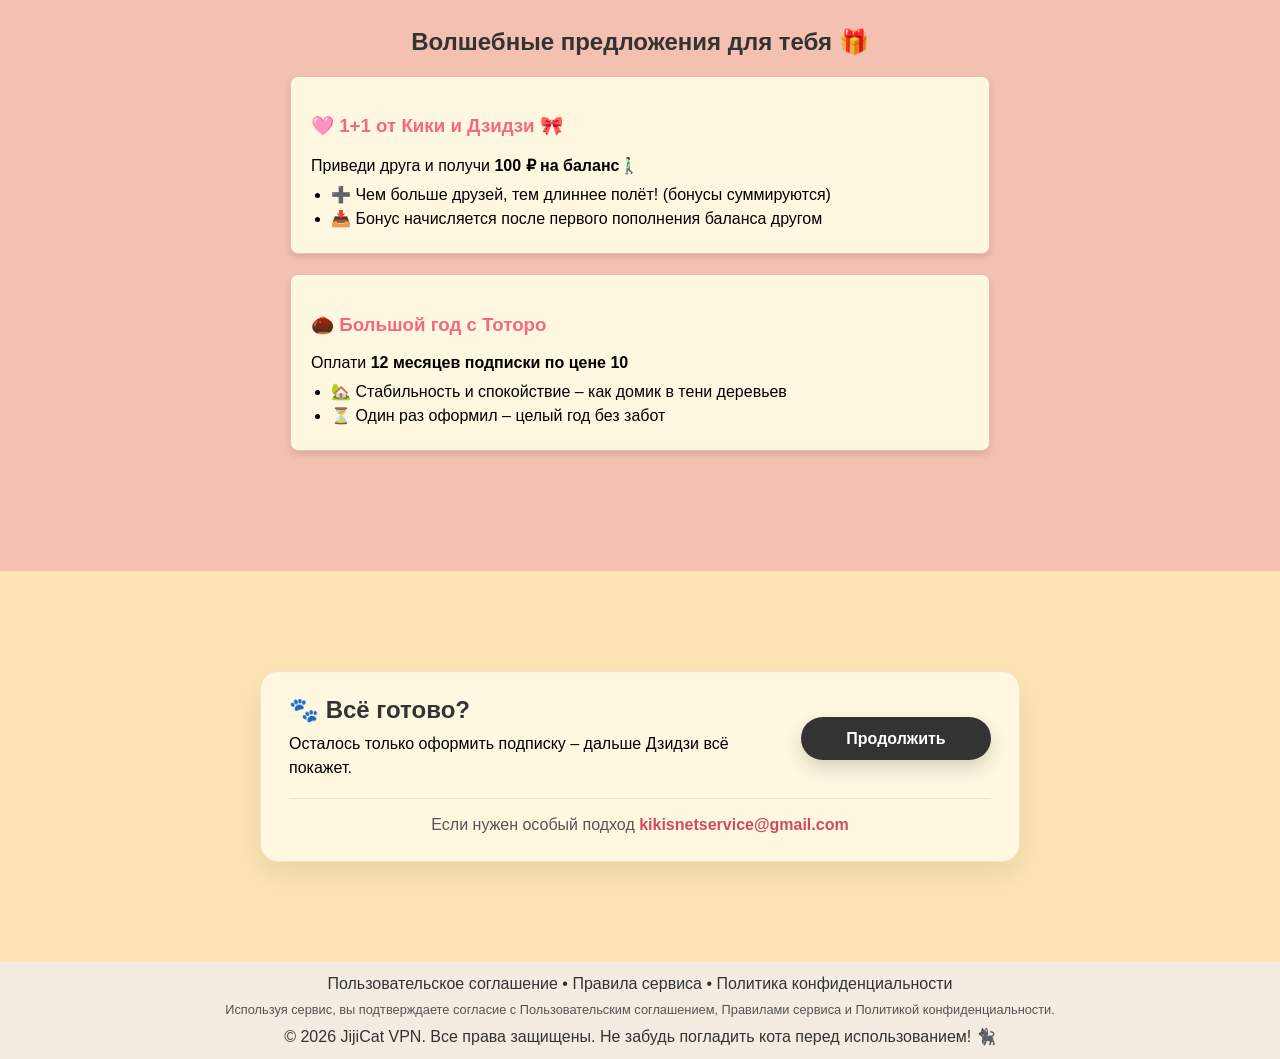
==== commit 011d7d76: "Add files via upload" ====
--- a/index.html
+++ b/index.html
@@ -103,10 +103,10 @@
     <h2>Волшебные предложения для тебя 🎁</h2>
     <div class="promotion-card">
       <h3>🩷 1+1 от Кики и Дзидзи 🎀</h3>
-      <p>Приведи друга и получи <b>120 ₽ на баланс</b>🚶🏻‍♂️</p>
+      <p>Приведи друга и получи <b>100 ₽ на баланс</b>🚶🏻‍♂️</p>
       <ul>
         <li>➕ Чем больше друзей, тем длиннее полёт! (бонусы суммируются)</li>
-        <li>📥 Бонус начисляется после первого пополнения друга от 120 ₽</li>
+        <li>📥 Бонус начисляется после первого пополнения баланса другом</li>
       </ul>
     </div>
 	<div class="promotion-card">
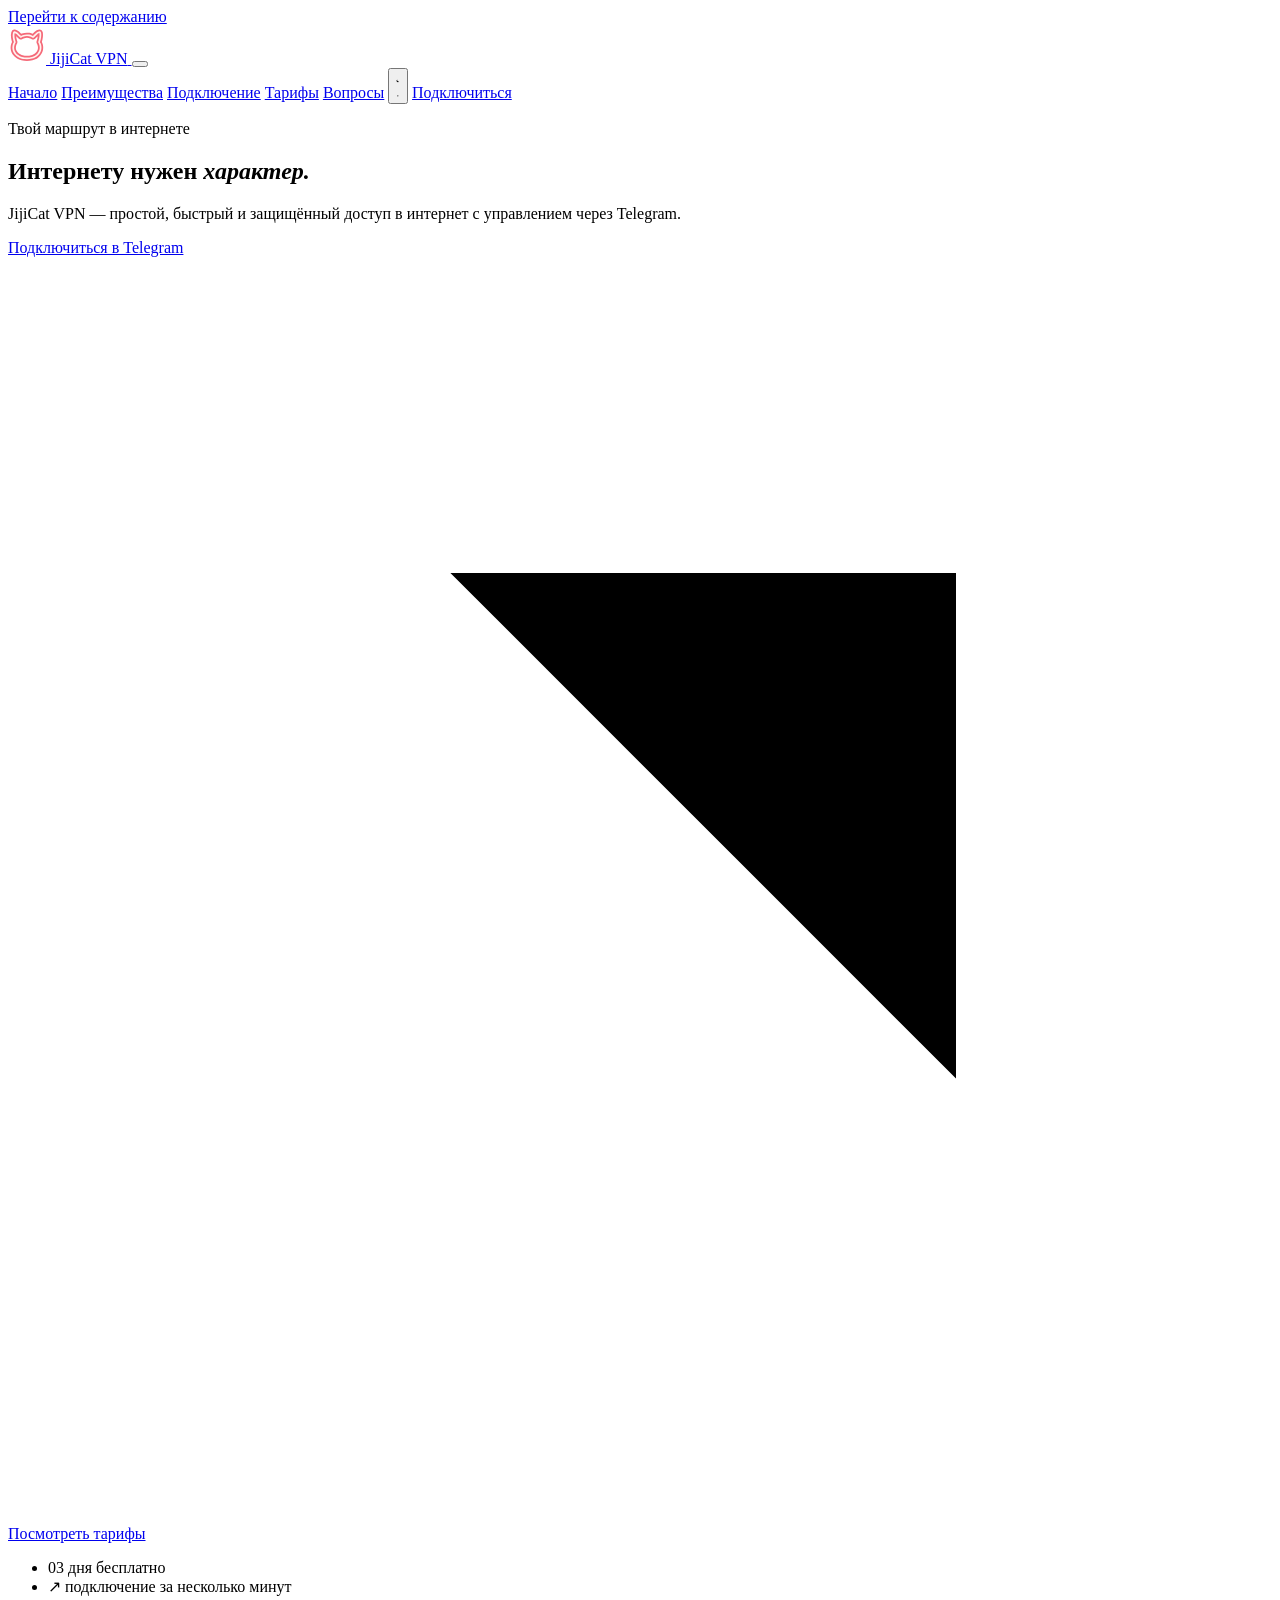
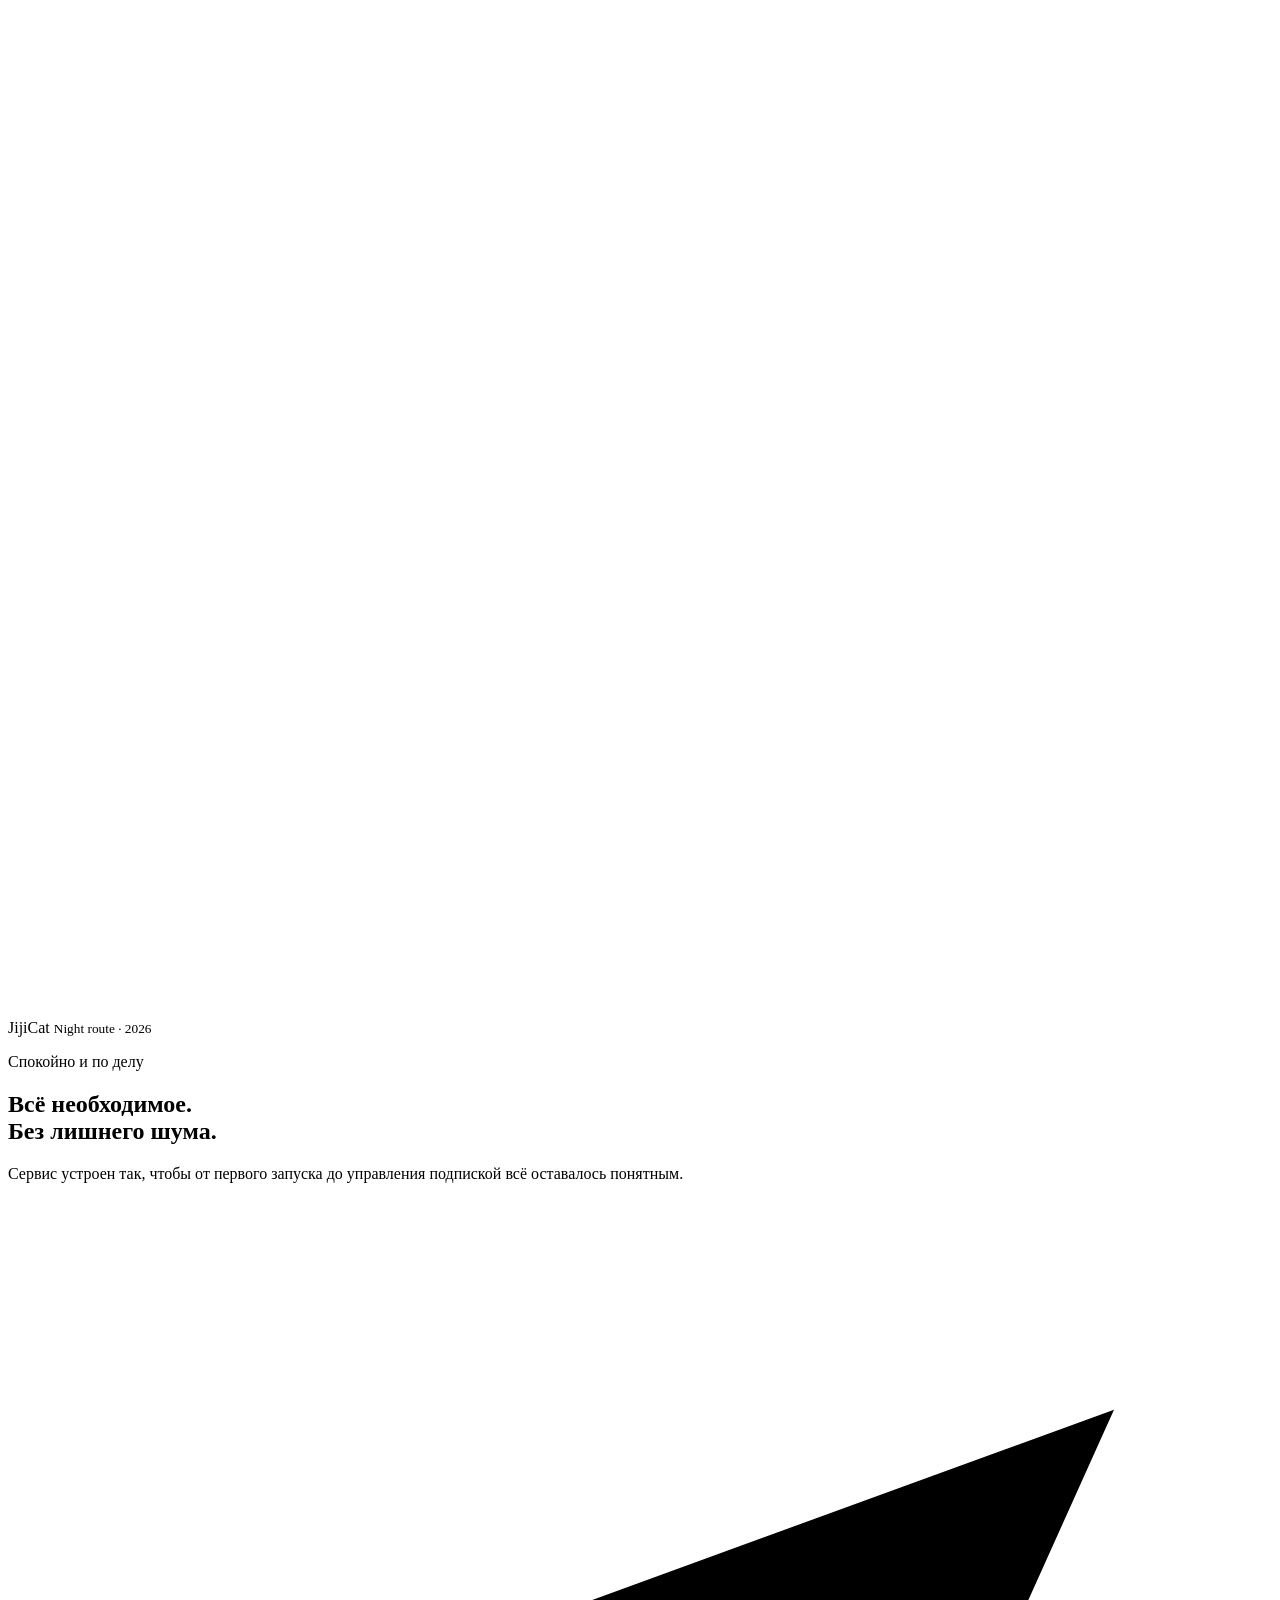
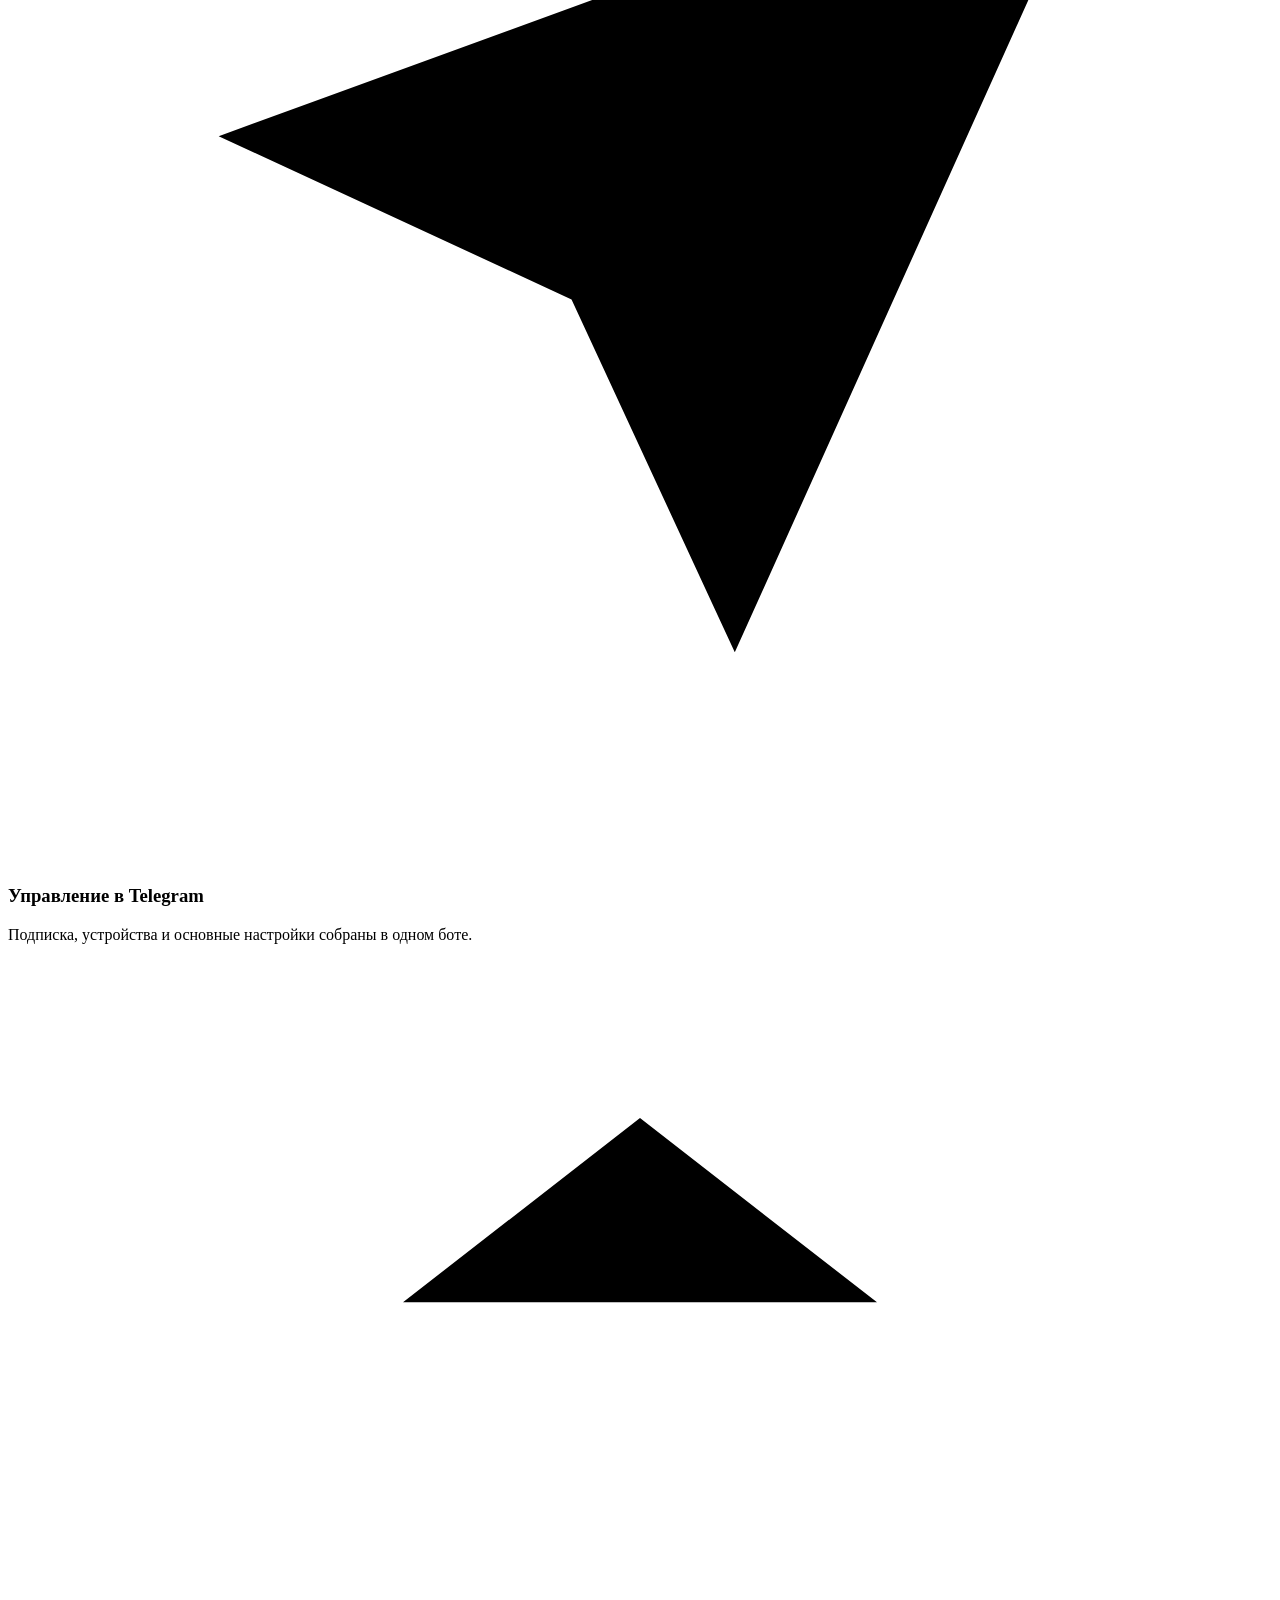
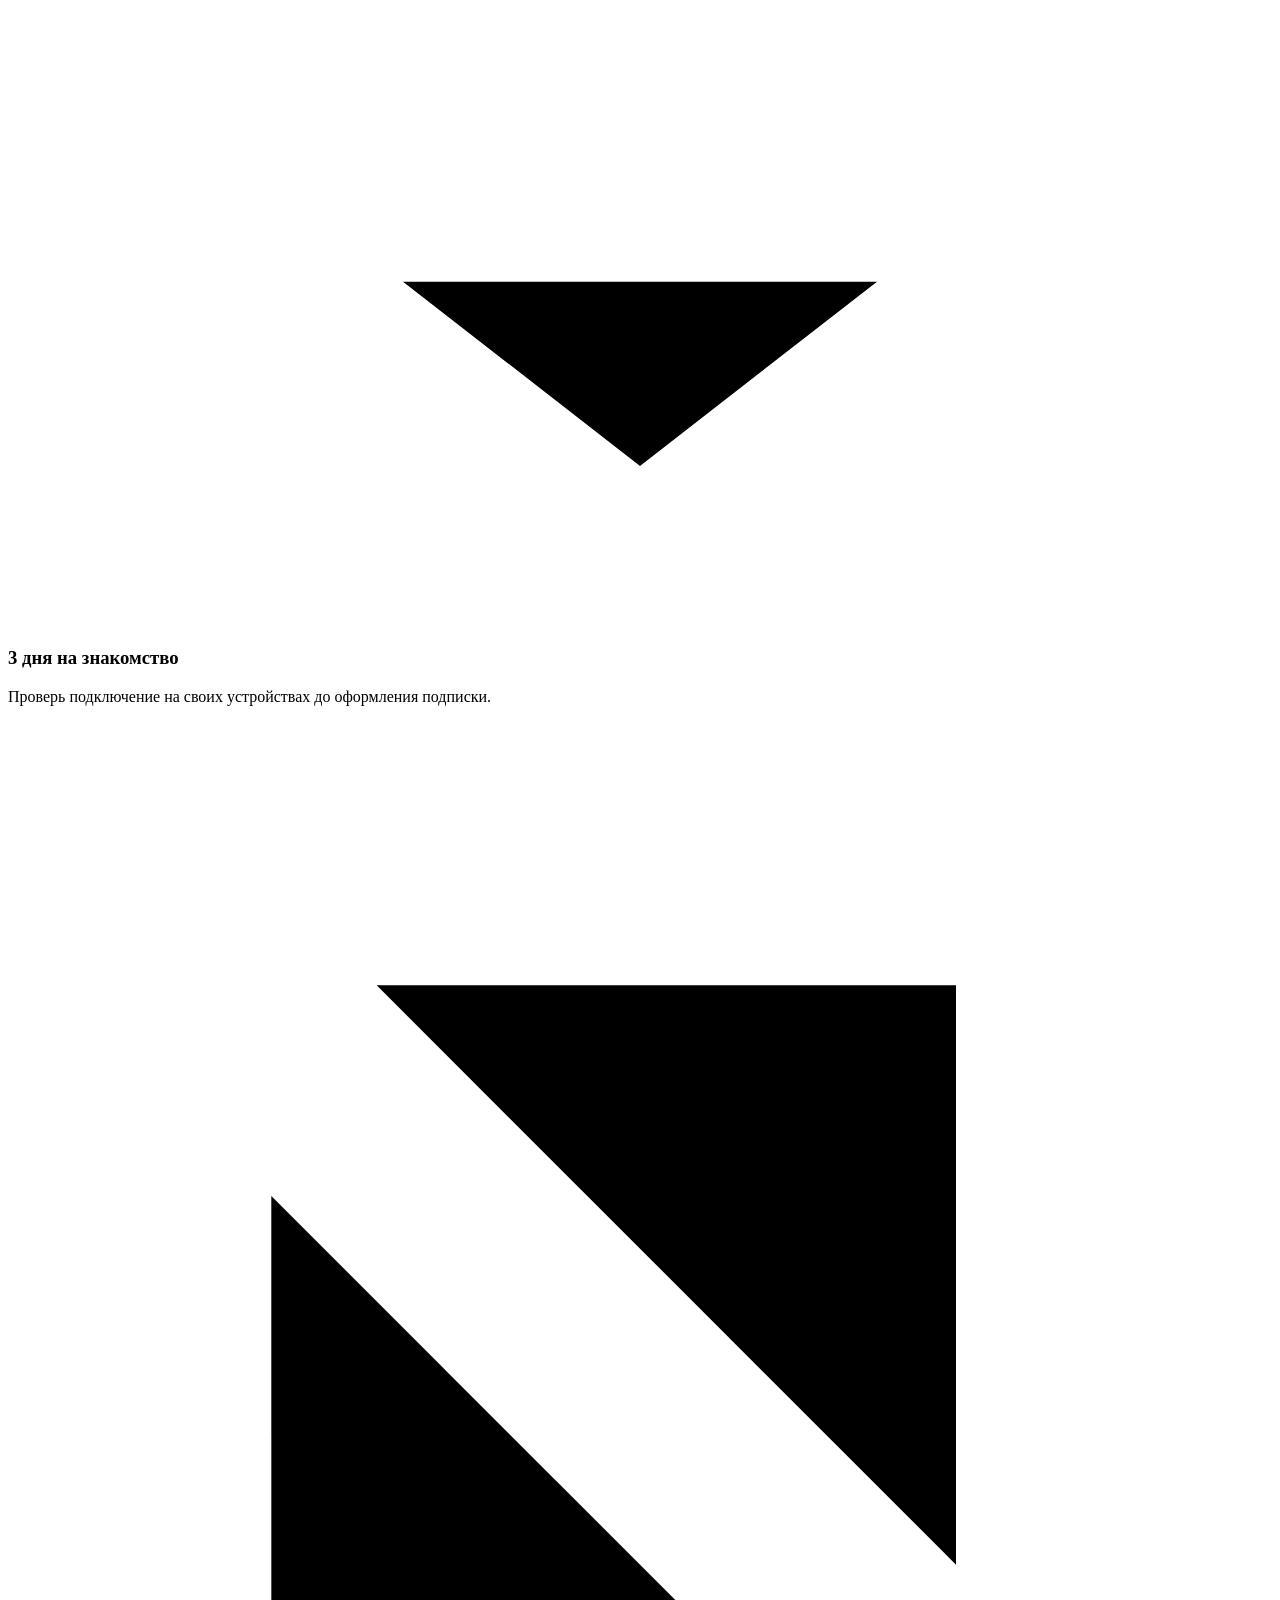
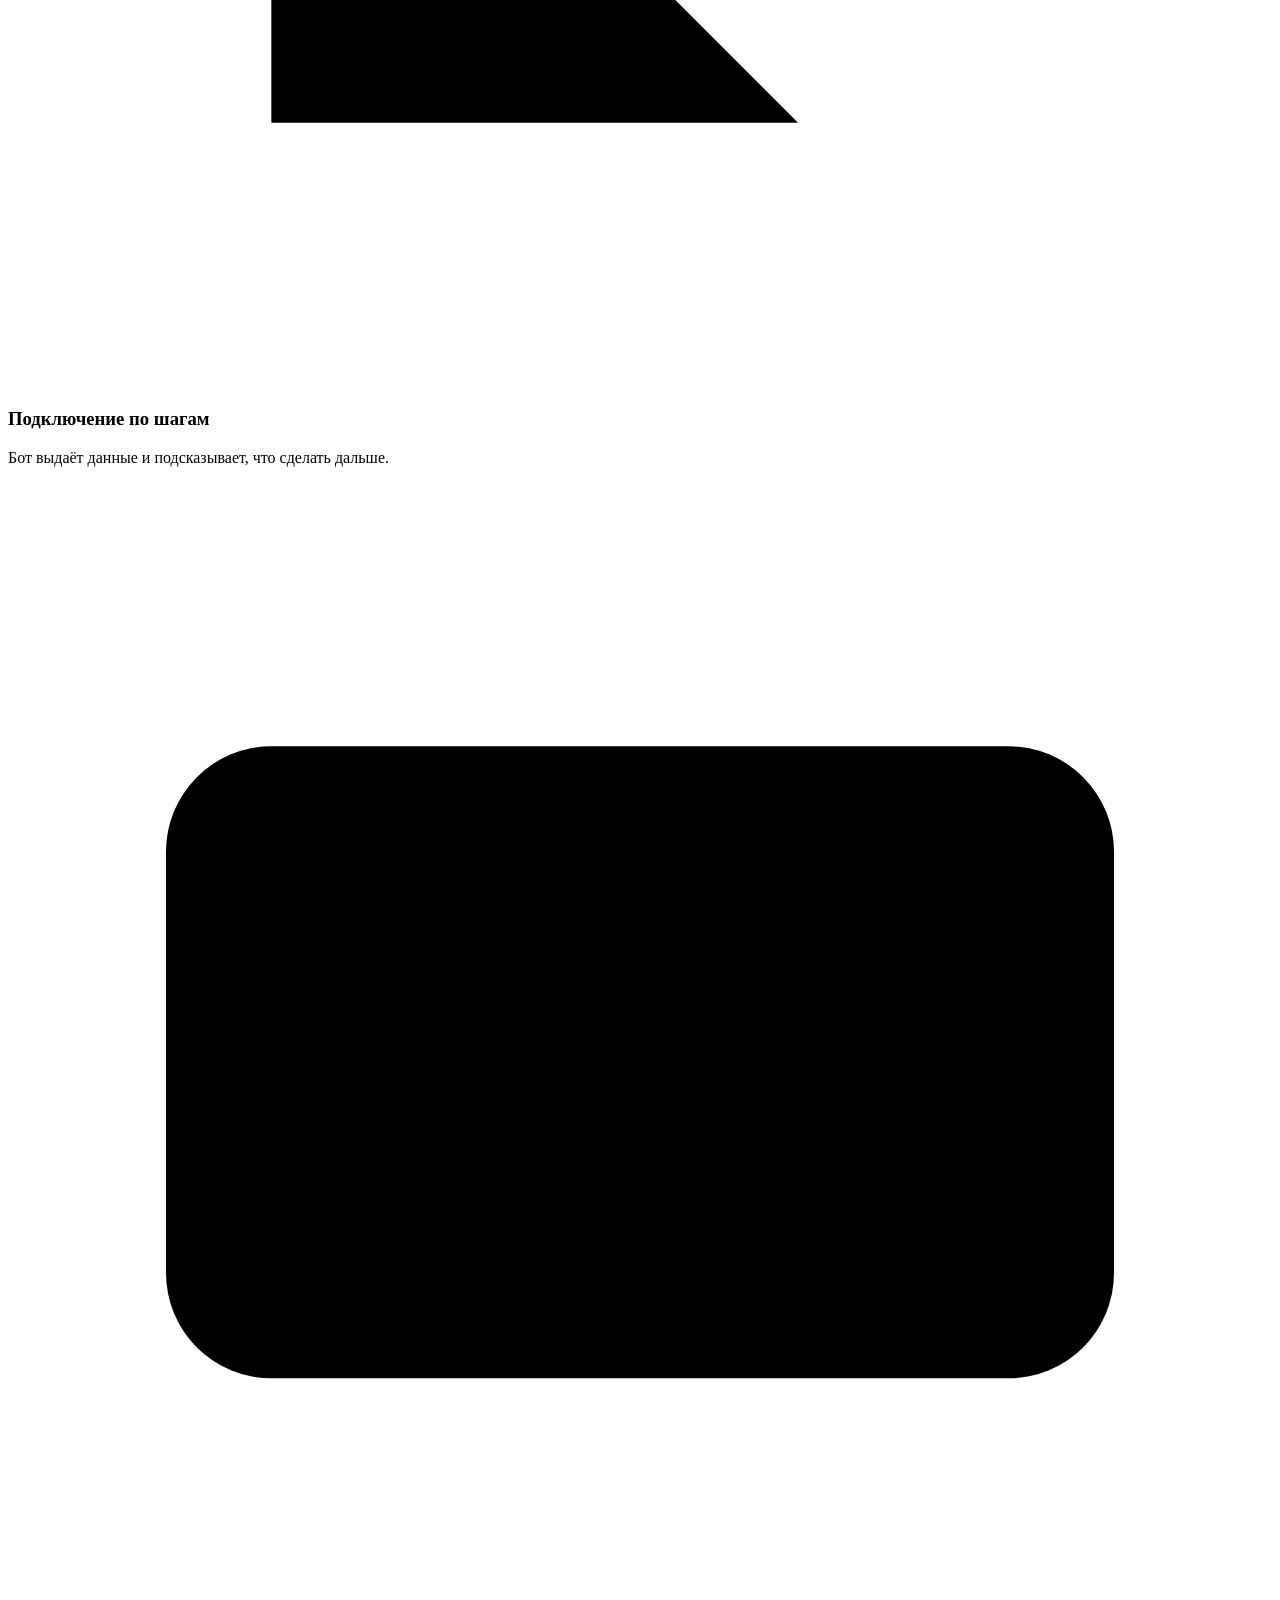
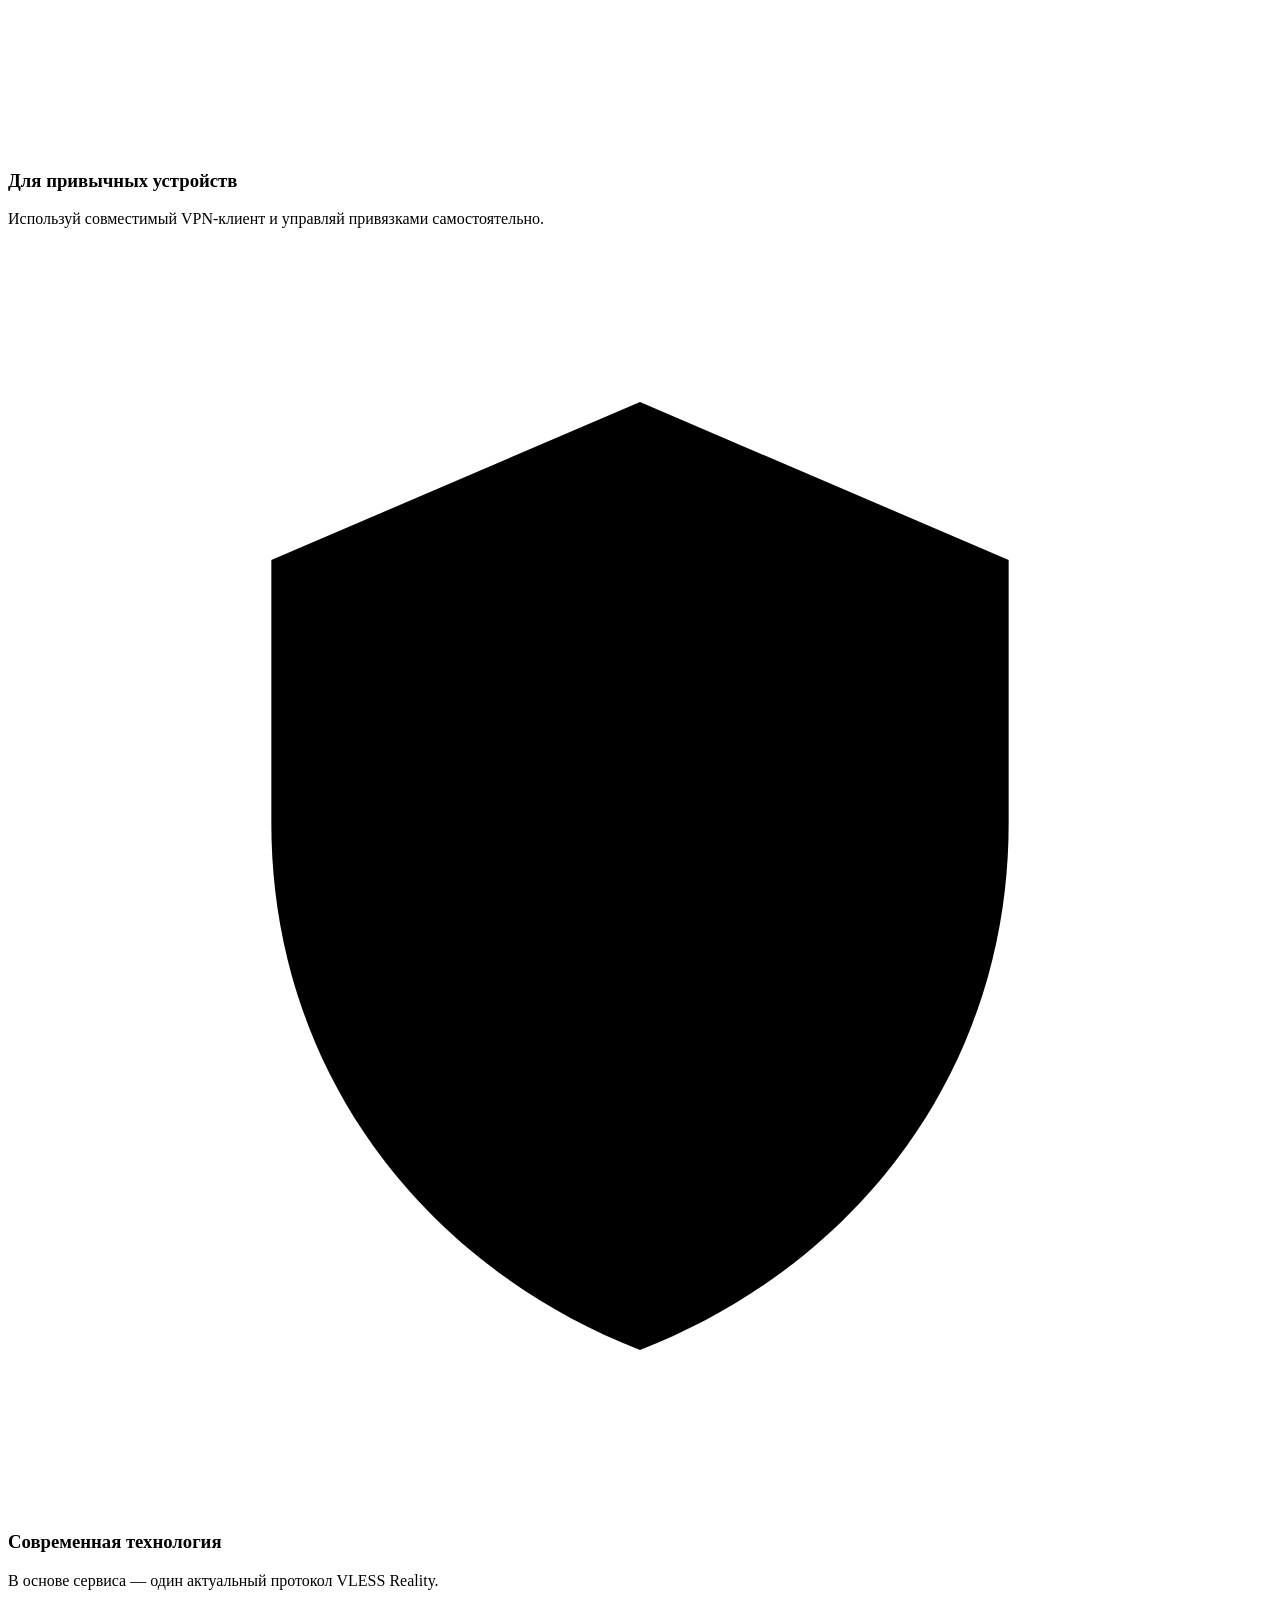
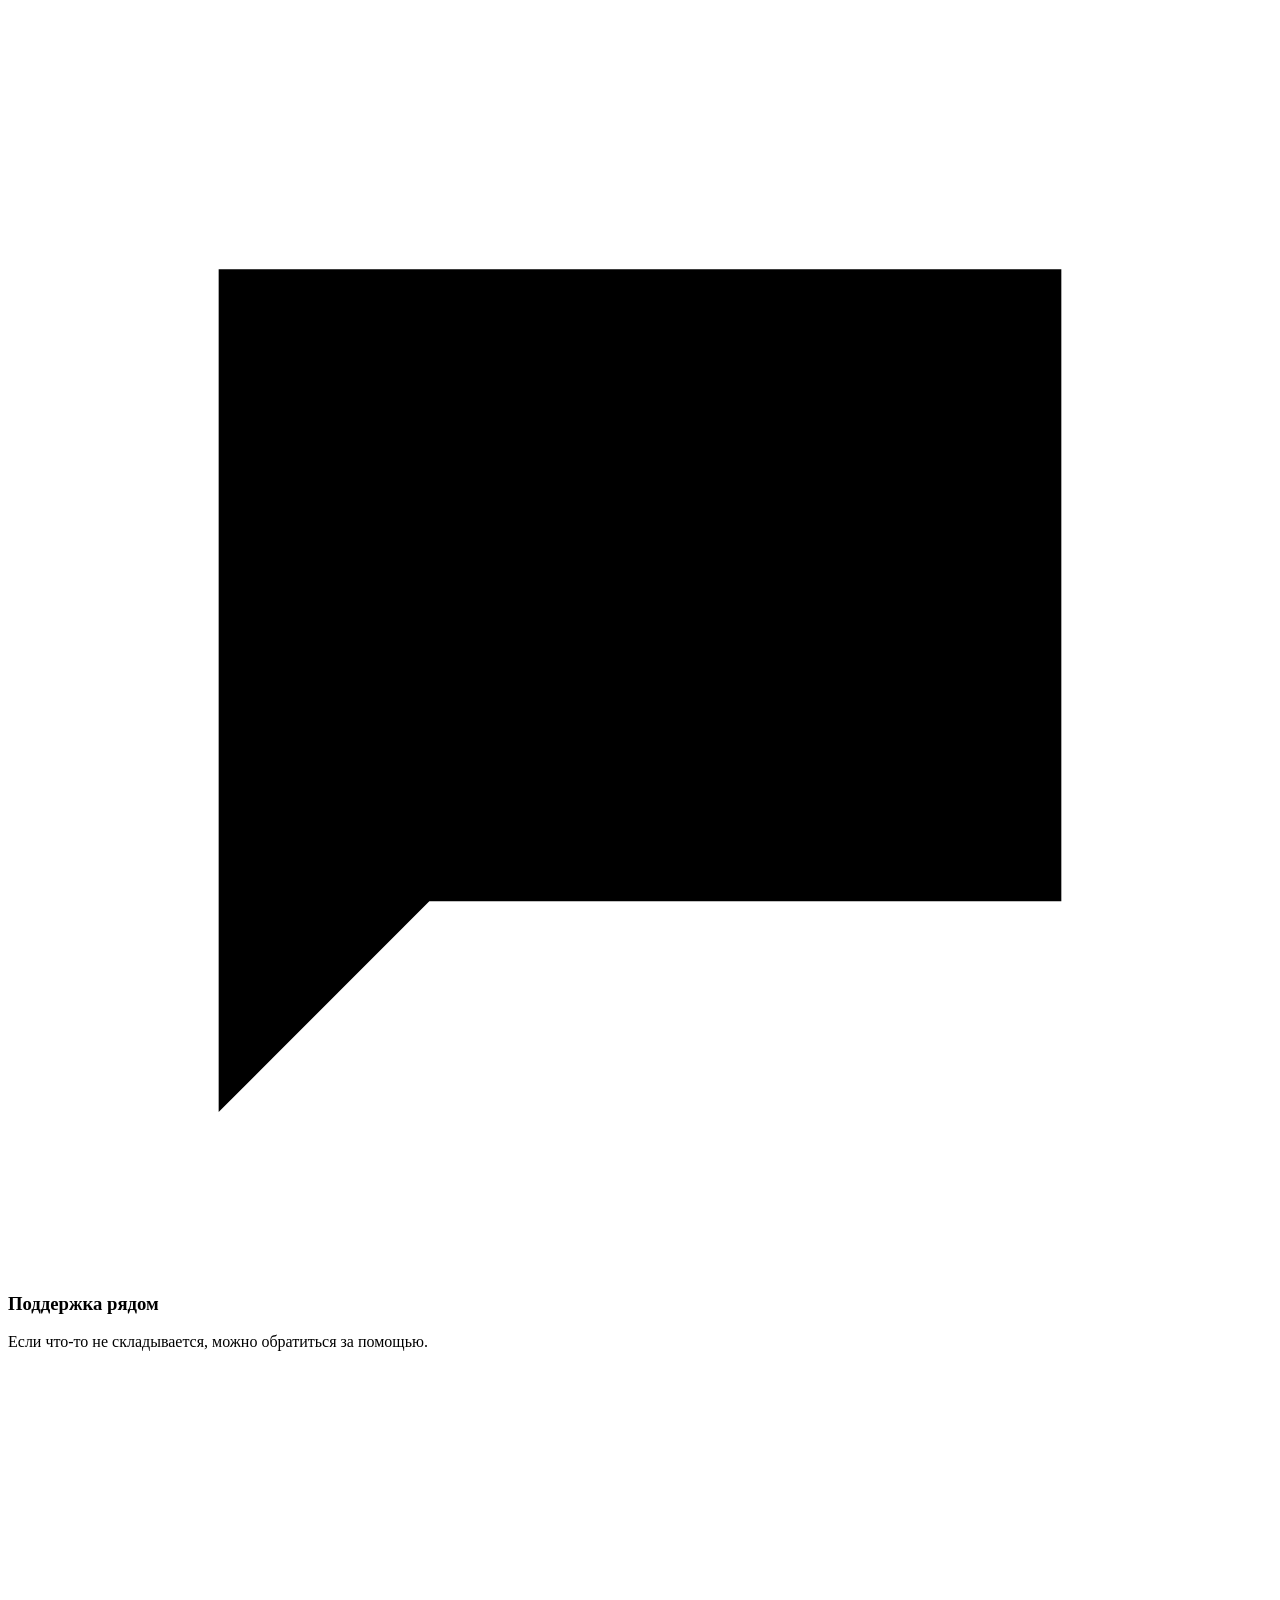
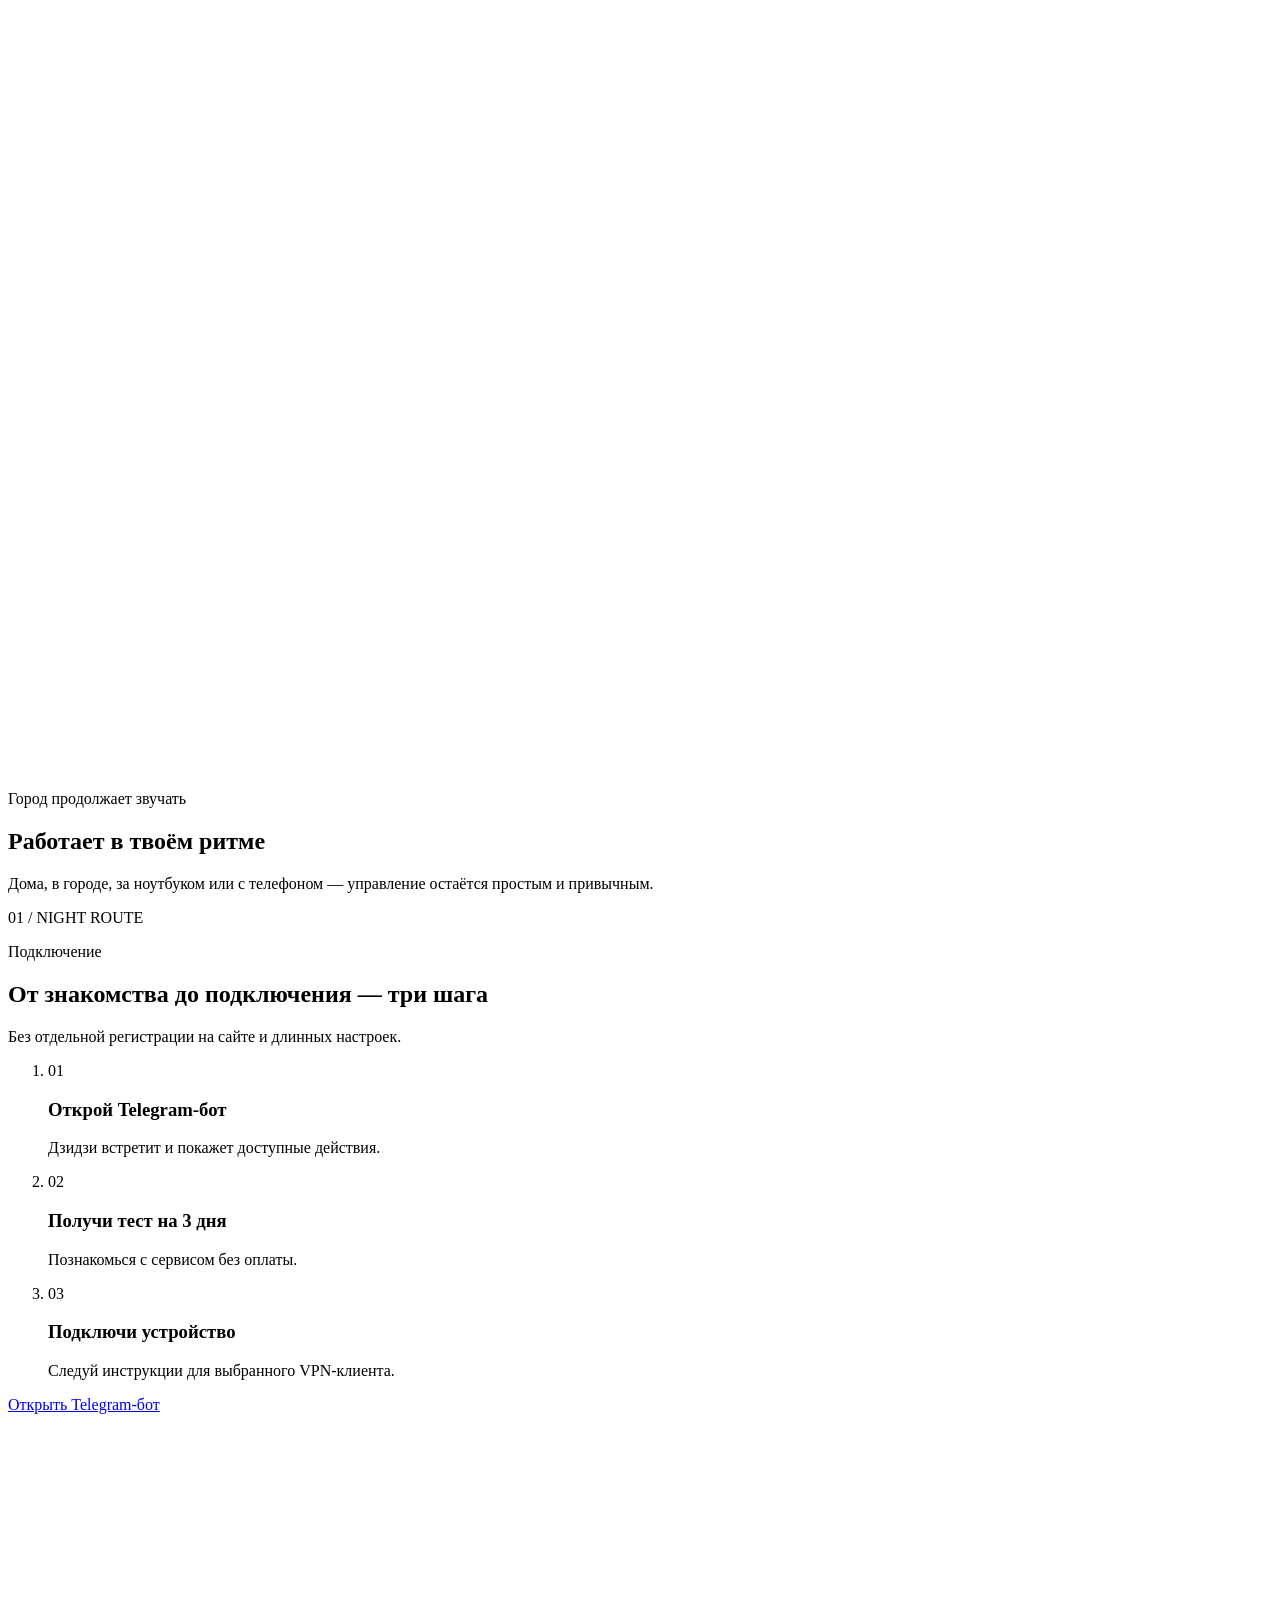
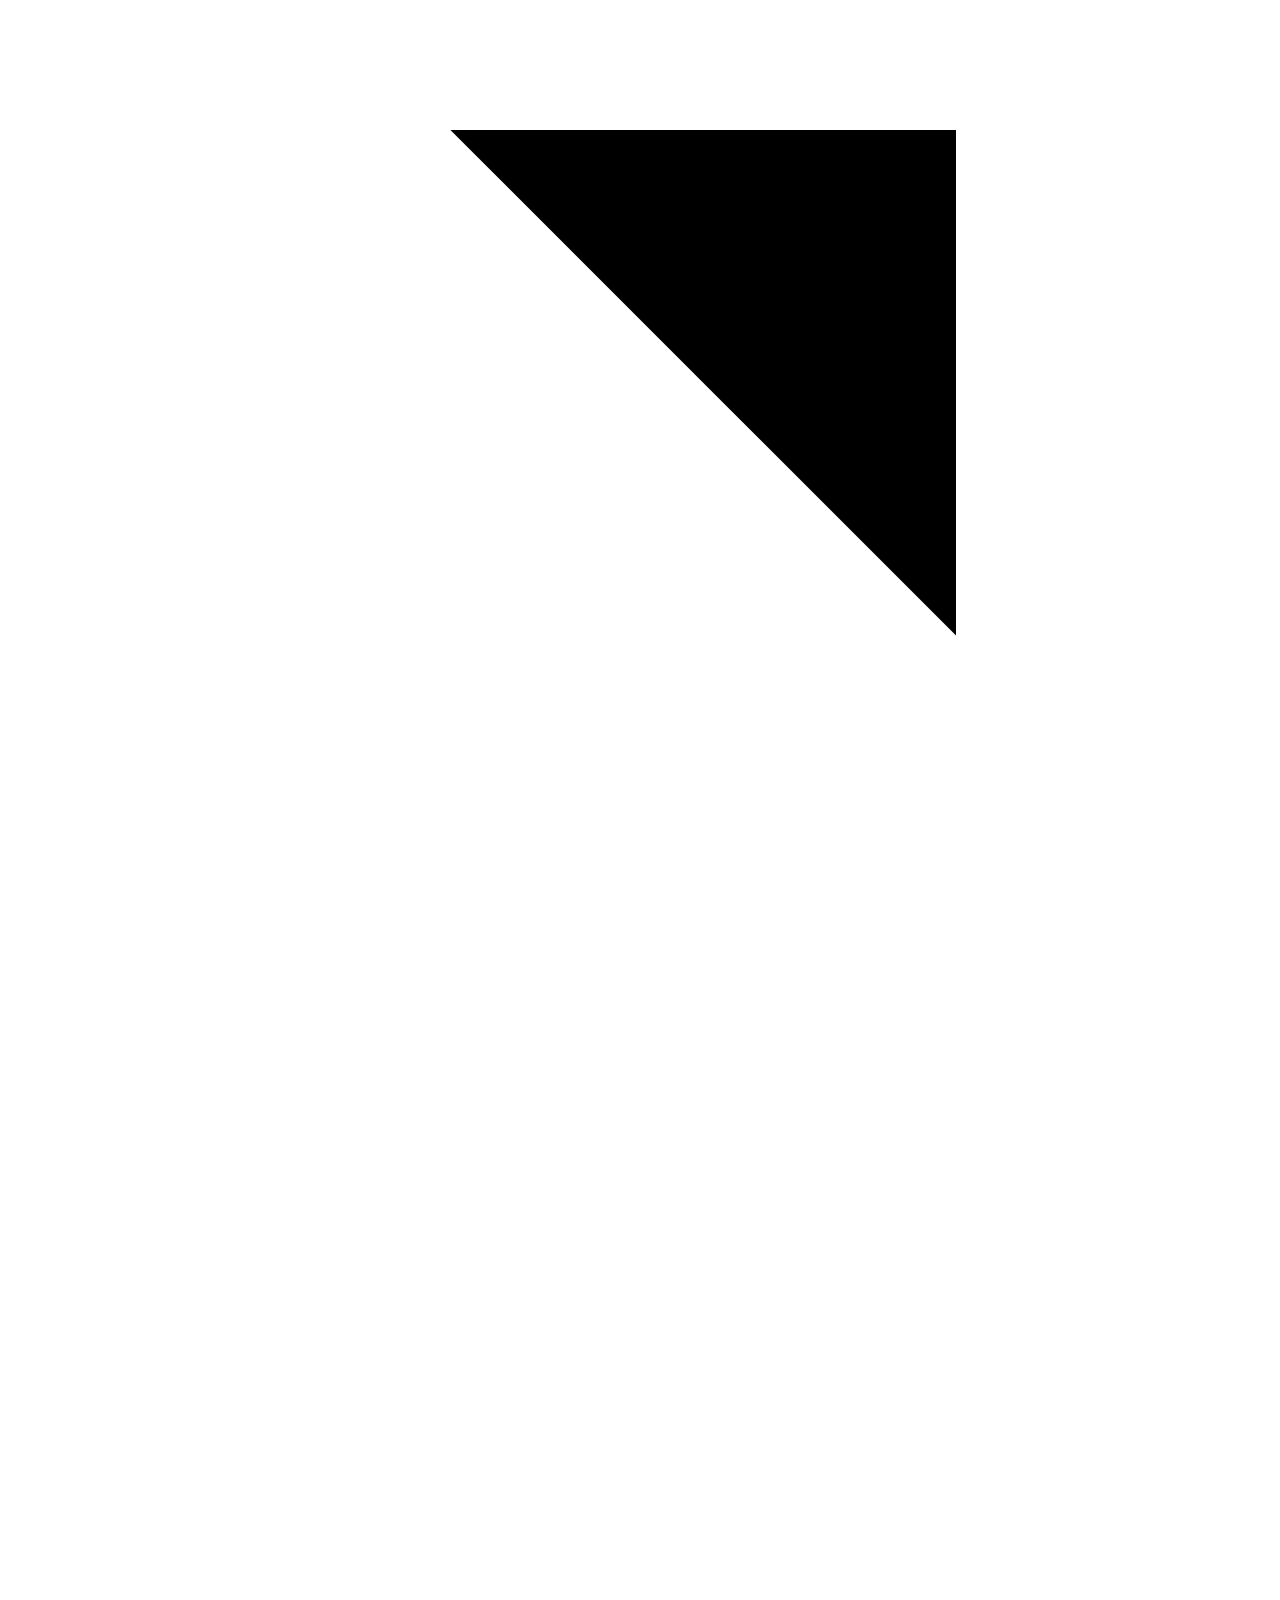
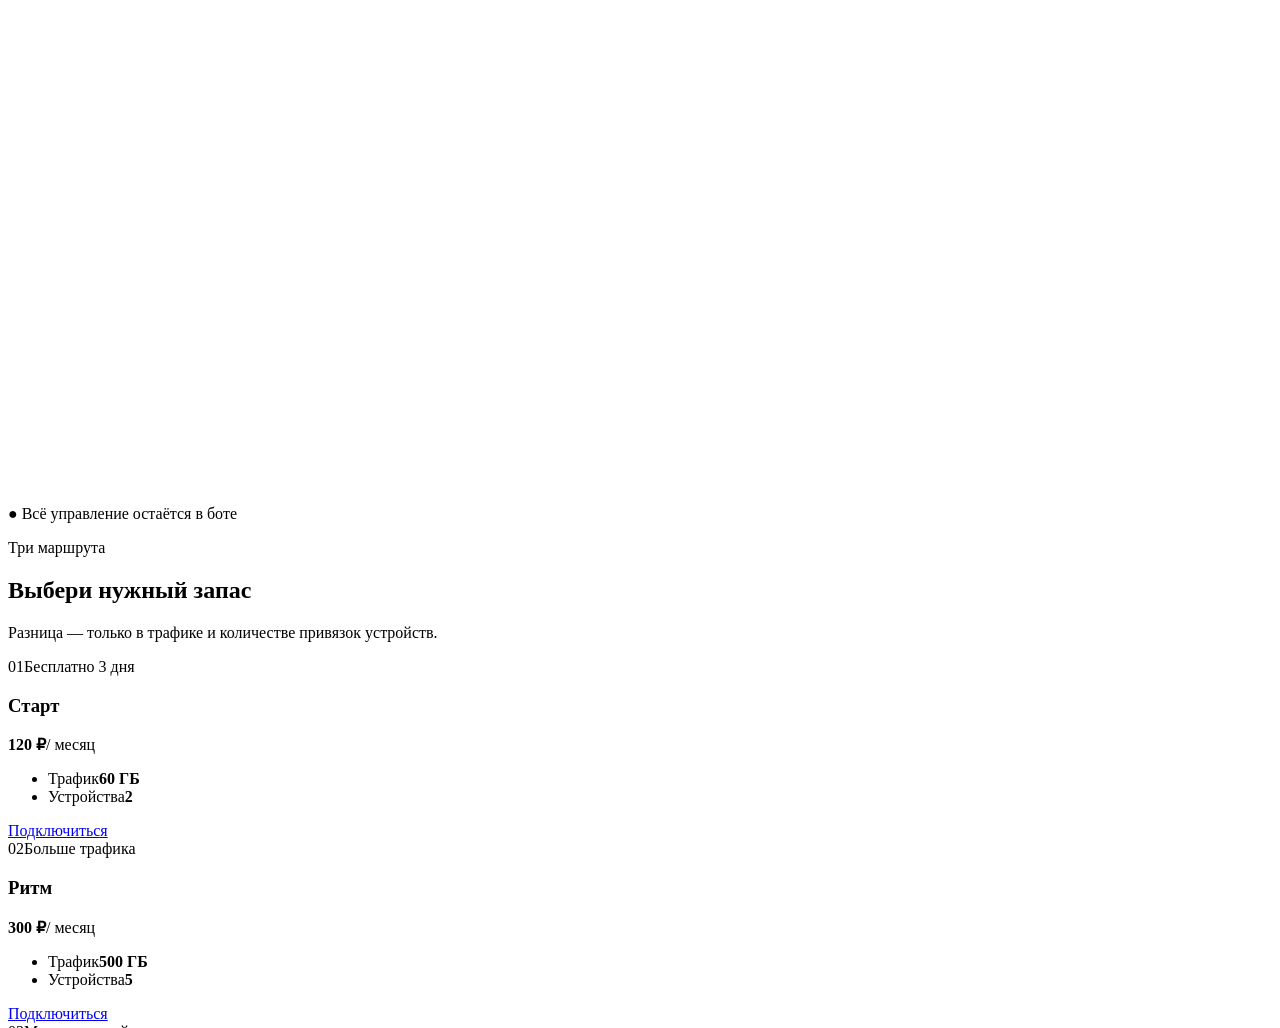
==== commit efc8dcb3: "Add files via upload" ====
--- a/index.html
+++ b/index.html
@@ -1,146 +1,447 @@
 <!DOCTYPE html>
 <html lang="ru">
 <head>
-  <meta charset="UTF-8">
+  <meta charset="utf-8">
   <meta name="viewport" content="width=device-width, initial-scale=1">
-  <link rel="stylesheet" href="/styles.css?v=1.70">
-  <link rel="icon" type="image/png" href="/favicon-96x96.png" sizes="96x96" />
-  <link rel="icon" type="image/svg+xml" href="/favicon.svg" />
-  <link rel="shortcut icon" href="/favicon.ico" />
-  <link rel="apple-touch-icon" sizes="180x180" href="/apple-touch-icon.png" />
-  <meta name="apple-mobile-web-app-title" content="JijiCat VPN" />
-  <link rel="manifest" href="/site.webmanifest" />
-  <title>JijiCat VPN</title>
+  <meta name="description" content="JijiCat VPN — простой и защищённый доступ в интернет с управлением через Telegram. Бесплатный тест на 3 дня.">
+  <meta name="robots" content="index, follow">
+  <meta name="theme-color" content="#F4ECE3" data-theme-color>
+  <link rel="canonical" href="https://jijicat.link/">
+
+  <meta property="og:title" content="JijiCat VPN — интернету нужен характер">
+  <meta property="og:description" content="Простой и защищённый доступ в интернет с управлением через Telegram. 3 дня бесплатно.">
+  <meta property="og:image" content="https://jijicat.link/assets/social/jijicat-vpn-og.jpg">
+  <meta property="og:image:width" content="1200">
+  <meta property="og:image:height" content="630">
+  <meta property="og:image:alt" content="Девушка и чёрный кот Дзидзи на фоне вечернего города">
+  <meta property="og:type" content="website">
+  <meta property="og:url" content="https://jijicat.link/">
+  <meta property="og:locale" content="ru_RU">
+  <meta property="og:site_name" content="JijiCat VPN">
+
+  <link rel="icon" type="image/svg+xml" href="/favicon.svg?v=5.1">
+  <link rel="icon" type="image/png" href="/favicon-96x96.png?v=5.1" sizes="96x96">
+  <link rel="icon" type="image/png" href="/favicon-48x48.png?v=5.1" sizes="48x48">
+  <link rel="icon" type="image/png" href="/favicon-32x32.png?v=5.1" sizes="32x32">
+  <link rel="icon" type="image/png" href="/favicon-16x16.png?v=5.1" sizes="16x16">
+  <link rel="shortcut icon" href="/favicon.ico?v=5.1">
+  <link rel="apple-touch-icon" sizes="180x180" href="/apple-touch-icon.png?v=5.1">
+  <meta name="apple-mobile-web-app-title" content="JijiCat VPN">
+  <link rel="manifest" href="/site.webmanifest?v=5.1">
+
+  <link rel="preload" as="font" href="/assets/fonts/onest-cyrillic.woff2" type="font/woff2" crossorigin>
+  <link rel="preload" as="image" href="/assets/images/hero/hero-960.avif" type="image/avif" media="(min-width: 701px)" fetchpriority="high">
+  <link rel="stylesheet" href="/assets/css/styles.css?v=5.1">
+  <link rel="stylesheet" href="/assets/css/print.css?v=5.1" media="print">
+  <script>
+    (() => {
+      const root = document.documentElement;
+      root.classList.add("js");
+      let savedTheme = null;
+      try { savedTheme = localStorage.getItem("jijicat-theme"); } catch (error) { /* Storage may be unavailable. */ }
+      const theme = savedTheme === "light" || savedTheme === "dark"
+        ? savedTheme
+        : (window.matchMedia("(prefers-color-scheme: dark)").matches ? "dark" : "light");
+      root.dataset.theme = theme;
+      document.querySelector("[data-theme-color]")?.setAttribute("content", theme === "dark" ? "#171519" : "#F4ECE3");
+    })();
+  </script>
+  <script src="/assets/js/scripts.js?v=5.1" defer></script>
+
+  <title>JijiCat VPN — интернету нужен характер</title>
+  <script type="application/ld+json">
+    {
+      "@context": "https://schema.org",
+      "@type": "WebSite",
+      "name": "JijiCat VPN",
+      "url": "https://jijicat.link/",
+      "inLanguage": "ru"
+    }
+  </script>
 </head>
 <body>
-  <nav class="navbar">
-    <a class="mobile-logo" href="#home">JijiCat VPN</a>
-    <button class="nav-toggle" type="button" aria-label="Открыть меню" aria-expanded="false" aria-controls="primary-navigation">
-      <span></span>
-      <span></span>
-      <span></span>
+  <a class="skip-link" href="#main-content">Перейти к содержанию</a>
+
+  <header class="site-header" data-site-header>
+    <div class="header-inner shell">
+      <a class="brand" href="#start" aria-label="JijiCat VPN — к началу страницы">
+        <img src="/favicon.svg?v=5.1" width="38" height="38" alt="">
+        <span>JijiCat VPN</span>
+      </a>
+
+      <button class="nav-toggle" type="button" aria-expanded="false" aria-controls="primary-navigation" aria-label="Открыть меню" data-nav-toggle>
+        <span></span>
+        <span></span>
+        <span></span>
+      </button>
+
+      <nav class="primary-nav" id="primary-navigation" aria-label="Основная навигация" data-navigation>
+        <a href="#start">Начало</a>
+        <a href="#benefits">Преимущества</a>
+        <a href="#connection">Подключение</a>
+        <a href="#plans">Тарифы</a>
+        <a href="#faq">Вопросы</a>
+        <button class="theme-toggle" type="button" aria-pressed="false" aria-label="Включить тёмную тему" title="Включить тёмную тему" data-theme-toggle>
+          <svg class="theme-icon theme-icon--moon" aria-hidden="true" viewBox="0 0 24 24"><path d="M20.2 15.1A8.6 8.6 0 0 1 8.9 3.8 8.7 8.7 0 1 0 20.2 15Z"/></svg>
+          <svg class="theme-icon theme-icon--sun" aria-hidden="true" viewBox="0 0 24 24"><circle cx="12" cy="12" r="3.6"/><path d="M12 2.5v2M12 19.5v2M4.6 4.6 6 6M18 18l1.4 1.4M2.5 12h2M19.5 12h2M4.6 19.4 6 18M18 6l1.4-1.4"/></svg>
+        </button>
+        <a class="button button--small" href="https://t.me/jijicatbot" target="_blank" rel="noopener noreferrer">Подключиться</a>
+      </nav>
+    </div>
+  </header>
+
+  <main id="main-content">
+    <section class="hero" id="start" aria-labelledby="hero-title">
+      <div class="hero-glow" aria-hidden="true"></div>
+      <div class="hero-inner shell">
+        <div class="hero-copy" data-reveal>
+          <p class="eyebrow"><span></span> Твой маршрут в интернете</p>
+          <h1 id="hero-title">Интернету нужен <em>характер.</em></h1>
+          <p class="hero-lead">JijiCat VPN — простой, быстрый и защищённый доступ в интернет с управлением через Telegram.</p>
+          <div class="hero-actions">
+            <a class="button button--primary" href="https://t.me/jijicatbot" target="_blank" rel="noopener noreferrer">
+              Подключиться в Telegram
+              <svg aria-hidden="true" viewBox="0 0 20 20"><path d="m5 15 10-10M7 5h8v8"/></svg>
+            </a>
+            <a class="button button--ghost" href="#plans">Посмотреть тарифы</a>
+          </div>
+          <ul class="hero-notes">
+            <li><span aria-hidden="true">03</span> дня бесплатно</li>
+            <li><span aria-hidden="true">↗</span> подключение за несколько минут</li>
+          </ul>
+        </div>
+
+        <div class="hero-visual" data-reveal>
+          <picture>
+            <source media="(max-width: 700px)" type="image/avif" srcset="/assets/images/hero/hero-mobile-640.avif 640w, /assets/images/hero/hero-mobile-800.avif 800w" sizes="calc(100vw - 32px)">
+            <source media="(max-width: 700px)" type="image/webp" srcset="/assets/images/hero/hero-mobile-640.webp 640w, /assets/images/hero/hero-mobile-800.webp 800w" sizes="calc(100vw - 32px)">
+            <source media="(max-width: 700px)" srcset="/assets/images/hero/hero-mobile-800.jpg">
+            <source type="image/avif" srcset="/assets/images/hero/hero-640.avif 640w, /assets/images/hero/hero-960.avif 960w, /assets/images/hero/hero-1440.avif 1440w" sizes="(min-width: 1280px) 620px, 54vw">
+            <source type="image/webp" srcset="/assets/images/hero/hero-640.webp 640w, /assets/images/hero/hero-960.webp 960w, /assets/images/hero/hero-1440.webp 1440w" sizes="(min-width: 1280px) 620px, 54vw">
+            <img src="/assets/images/hero/hero-1440.jpg" width="1568" height="1003" alt="Девушка работает за ноутбуком рядом с чёрным котом Дзидзи в вечерней комнате" fetchpriority="high" decoding="async">
+          </picture>
+          <div class="hero-stamp" aria-hidden="true">
+            <span>JijiCat</span>
+            <small>Night route · 2026</small>
+          </div>
+        </div>
+      </div>
+    </section>
+
+    <section class="section benefits" id="benefits" aria-labelledby="benefits-title">
+      <div class="shell">
+        <div class="section-heading section-heading--split" data-reveal>
+          <div>
+            <p class="eyebrow"><span></span> Спокойно и по делу</p>
+            <h2 id="benefits-title">Всё необходимое.<br>Без лишнего шума.</h2>
+          </div>
+          <p>Сервис устроен так, чтобы от первого запуска до управления подпиской всё оставалось понятным.</p>
+        </div>
+
+        <div class="benefits-grid">
+          <article class="feature-card" data-reveal>
+            <span class="feature-icon" aria-hidden="true"><svg viewBox="0 0 24 24"><path d="m21 4-7.2 16-3.1-6.7L4 10.2 21 4Z"/><path d="m10.7 13.3 4-3.6"/></svg></span>
+            <h3>Управление в Telegram</h3>
+            <p>Подписка, устройства и основные настройки собраны в одном боте.</p>
+          </article>
+          <article class="feature-card" data-reveal>
+            <span class="feature-icon feature-icon--green" aria-hidden="true"><svg viewBox="0 0 24 24"><path d="M12 3v18M7.5 6.5 12 3l4.5 3.5M7.5 17.5 12 21l4.5-3.5"/><path d="M4 12h16"/></svg></span>
+            <h3>3 дня на знакомство</h3>
+            <p>Проверь подключение на своих устройствах до оформления подписки.</p>
+          </article>
+          <article class="feature-card" data-reveal>
+            <span class="feature-icon feature-icon--gold" aria-hidden="true"><svg viewBox="0 0 24 24"><path d="M5 18 18 5M7 5h11v11"/><path d="M5 9v10h10"/></svg></span>
+            <h3>Подключение по шагам</h3>
+            <p>Бот выдаёт данные и подсказывает, что сделать дальше.</p>
+          </article>
+          <article class="feature-card" data-reveal>
+            <span class="feature-icon" aria-hidden="true"><svg viewBox="0 0 24 24"><rect x="3" y="5" width="18" height="12" rx="2"/><path d="M8 21h8M12 17v4"/></svg></span>
+            <h3>Для привычных устройств</h3>
+            <p>Используй совместимый VPN-клиент и управляй привязками самостоятельно.</p>
+          </article>
+          <article class="feature-card" data-reveal>
+            <span class="feature-icon feature-icon--gold" aria-hidden="true"><svg viewBox="0 0 24 24"><path d="M12 3 5 6v5c0 4.7 2.9 8.4 7 10 4.1-1.6 7-5.3 7-10V6l-7-3Z"/><path d="m9 12 2 2 4-4"/></svg></span>
+            <h3>Современная технология</h3>
+            <p>В основе сервиса — один актуальный протокол VLESS Reality.</p>
+          </article>
+          <article class="feature-card" data-reveal>
+            <span class="feature-icon feature-icon--green" aria-hidden="true"><svg viewBox="0 0 24 24"><path d="M4 5h16v12H8l-4 4V5Z"/><path d="M8 9h8M8 13h5"/></svg></span>
+            <h3>Поддержка рядом</h3>
+            <p>Если что-то не складывается, можно обратиться за помощью.</p>
+          </article>
+        </div>
+      </div>
+    </section>
+
+    <section class="cinematic-section shell" id="rhythm" aria-labelledby="rhythm-title" data-reveal>
+      <div class="cinematic-media">
+        <picture>
+          <source type="image/avif" srcset="/assets/images/sections/city-640.avif 640w, /assets/images/sections/city-960.avif 960w, /assets/images/sections/city-1440.avif 1440w" sizes="(min-width: 1280px) 1240px, calc(100vw - 32px)">
+          <source type="image/webp" srcset="/assets/images/sections/city-640.webp 640w, /assets/images/sections/city-960.webp 960w, /assets/images/sections/city-1440.webp 1440w" sizes="(min-width: 1280px) 1240px, calc(100vw - 32px)">
+          <img src="/assets/images/sections/city-1440.jpg" width="1568" height="1003" alt="Девушка работает за ноутбуком в вечернем кафе, а Дзидзи сидит рядом" loading="lazy" decoding="async">
+        </picture>
+      </div>
+      <div class="cinematic-overlay"></div>
+      <div class="cinematic-copy">
+        <p class="eyebrow eyebrow--light"><span></span> Город продолжает звучать</p>
+        <h2 id="rhythm-title">Работает в твоём ритме</h2>
+        <p>Дома, в городе, за ноутбуком или с телефоном — управление остаётся простым и привычным.</p>
+      </div>
+      <span class="cinematic-index" aria-hidden="true">01 / NIGHT ROUTE</span>
+    </section>
+
+    <section class="section connection" id="connection" aria-labelledby="connection-title">
+      <div class="shell connection-grid">
+        <div class="connection-copy">
+          <div class="section-heading" data-reveal>
+            <p class="eyebrow"><span></span> Подключение</p>
+            <h2 id="connection-title">От знакомства до подключения — три шага</h2>
+            <p>Без отдельной регистрации на сайте и длинных настроек.</p>
+          </div>
+
+          <ol class="steps" data-reveal>
+            <li>
+              <span>01</span>
+              <div><h3>Открой Telegram-бот</h3><p>Дзидзи встретит и покажет доступные действия.</p></div>
+            </li>
+            <li>
+              <span>02</span>
+              <div><h3>Получи тест на 3 дня</h3><p>Познакомься с сервисом без оплаты.</p></div>
+            </li>
+            <li>
+              <span>03</span>
+              <div><h3>Подключи устройство</h3><p>Следуй инструкции для выбранного VPN-клиента.</p></div>
+            </li>
+          </ol>
+
+          <a class="button button--primary" href="https://t.me/jijicatbot" target="_blank" rel="noopener noreferrer">
+            Открыть Telegram-бот
+            <svg aria-hidden="true" viewBox="0 0 20 20"><path d="m5 15 10-10M7 5h8v8"/></svg>
+          </a>
+        </div>
+
+        <div class="connection-visual" data-reveal>
+          <picture>
+            <source media="(max-width: 700px)" type="image/avif" srcset="/assets/images/sections/connect-mobile-640.avif 640w, /assets/images/sections/connect-mobile-800.avif 800w" sizes="calc(100vw - 52px)">
+            <source media="(max-width: 700px)" type="image/webp" srcset="/assets/images/sections/connect-mobile-640.webp 640w, /assets/images/sections/connect-mobile-800.webp 800w" sizes="calc(100vw - 52px)">
+            <source media="(max-width: 700px)" srcset="/assets/images/sections/connect-mobile-800.jpg">
+            <source type="image/avif" srcset="/assets/images/sections/connect-640.avif 640w, /assets/images/sections/connect-960.avif 960w, /assets/images/sections/connect-1440.avif 1440w" sizes="(min-width: 1100px) 590px, calc(100vw - 32px)">
+            <source type="image/webp" srcset="/assets/images/sections/connect-640.webp 640w, /assets/images/sections/connect-960.webp 960w, /assets/images/sections/connect-1440.webp 1440w" sizes="(min-width: 1100px) 590px, calc(100vw - 32px)">
+            <img src="/assets/images/sections/connect-1440.jpg" width="1568" height="1003" alt="Девушка и Дзидзи в кабинете на фоне закатного города" loading="lazy" decoding="async">
+          </picture>
+          <p><span aria-hidden="true">●</span> Всё управление остаётся в боте</p>
+        </div>
+      </div>
+    </section>
+
+    <section class="section plans" id="plans" aria-labelledby="plans-title">
+      <div class="shell">
+        <div class="section-heading section-heading--center" data-reveal>
+          <p class="eyebrow"><span></span> Три маршрута</p>
+          <h2 id="plans-title">Выбери нужный запас</h2>
+          <p>Разница — только в трафике и количестве привязок устройств.</p>
+        </div>
+
+        <div class="plans-grid">
+          <article class="plan-card" data-reveal>
+            <div class="plan-topline"><span>01</span><span class="plan-badge">Бесплатно 3 дня</span></div>
+            <h3>Старт</h3>
+            <p class="plan-price"><strong>120 ₽</strong><span>/ месяц</span></p>
+            <ul>
+              <li><span>Трафик</span><strong>60 ГБ</strong></li>
+              <li><span>Устройства</span><strong>2</strong></li>
+            </ul>
+            <a class="button button--plan" href="https://t.me/jijicatbot" target="_blank" rel="noopener noreferrer">Подключиться</a>
+          </article>
+
+          <article class="plan-card plan-card--rose" data-reveal>
+            <div class="plan-topline"><span>02</span><span>Больше трафика</span></div>
+            <h3>Ритм</h3>
+            <p class="plan-price"><strong>300 ₽</strong><span>/ месяц</span></p>
+            <ul>
+              <li><span>Трафик</span><strong>500 ГБ</strong></li>
+              <li><span>Устройства</span><strong>5</strong></li>
+            </ul>
+            <a class="button button--plan" href="https://t.me/jijicatbot" target="_blank" rel="noopener noreferrer">Подключиться</a>
+          </article>
+
+          <article class="plan-card plan-card--night" data-reveal>
+            <div class="plan-topline"><span>03</span><span>Максимальный запас</span></div>
+            <h3>Простор</h3>
+            <p class="plan-price"><strong>450 ₽</strong><span>/ месяц</span></p>
+            <ul>
+              <li><span>Трафик</span><strong>1500 ГБ</strong></li>
+              <li><span>Устройства</span><strong>8</strong></li>
+            </ul>
+            <a class="button button--plan button--plan-light" href="https://t.me/jijicatbot" target="_blank" rel="noopener noreferrer">Подключиться</a>
+          </article>
+        </div>
+
+        <div class="plan-notes" data-reveal>
+          <p><strong>Устройства</strong> — это привязки VPN-клиентов. Управлять привязками можно самостоятельно в Telegram-боте.</p>
+          <p>На один Telegram-аккаунт доступна одна подписка. Управление подпиской и продлением — в боте.</p>
+        </div>
+      </div>
+    </section>
+
+    <section class="section scenarios" id="scenarios" aria-labelledby="scenarios-title">
+      <div class="shell">
+        <div class="section-heading section-heading--split" data-reveal>
+          <div>
+            <p class="eyebrow"><span></span> Один сервис</p>
+            <h2 id="scenarios-title">Разные вечера</h2>
+          </div>
+          <p>Место и устройство меняются. Путь к управлению сервисом — нет.</p>
+        </div>
+
+        <div class="scenario-grid">
+          <article class="scenario-card scenario-card--large" data-reveal>
+            <picture>
+              <source media="(max-width: 700px)" type="image/avif" srcset="/assets/images/sections/home-summer-mobile-640.avif 640w, /assets/images/sections/home-summer-mobile-800.avif 800w" sizes="calc(100vw - 32px)">
+              <source media="(max-width: 700px)" type="image/webp" srcset="/assets/images/sections/home-summer-mobile-640.webp 640w, /assets/images/sections/home-summer-mobile-800.webp 800w" sizes="calc(100vw - 32px)">
+              <source media="(max-width: 700px)" srcset="/assets/images/sections/home-summer-mobile-800.jpg">
+              <source type="image/avif" srcset="/assets/images/sections/home-summer-640.avif 640w, /assets/images/sections/home-summer-960.avif 960w, /assets/images/sections/home-summer-1440.avif 1440w" sizes="(min-width: 900px) 65vw, calc(100vw - 32px)">
+              <source type="image/webp" srcset="/assets/images/sections/home-summer-640.webp 640w, /assets/images/sections/home-summer-960.webp 960w, /assets/images/sections/home-summer-1440.webp 1440w" sizes="(min-width: 900px) 65vw, calc(100vw - 32px)">
+              <img src="/assets/images/sections/home-summer-1440.jpg" width="1568" height="1003" alt="Девушка отдыхает рядом с Дзидзи на летней террасе с видом на ночной город" loading="lazy" decoding="async">
+            </picture>
+            <div><span>01</span><h3>Дома</h3><p>Телефон или ноутбук — всё управление остаётся рядом.</p></div>
+          </article>
+
+          <article class="scenario-card" data-reveal>
+            <picture>
+              <source type="image/avif" srcset="/assets/images/sections/street-640.avif 640w, /assets/images/sections/street-960.avif 960w, /assets/images/sections/street-1440.avif 1440w" sizes="(min-width: 900px) 34vw, calc(100vw - 32px)">
+              <source type="image/webp" srcset="/assets/images/sections/street-640.webp 640w, /assets/images/sections/street-960.webp 960w, /assets/images/sections/street-1440.webp 1440w" sizes="(min-width: 900px) 34vw, calc(100vw - 32px)">
+              <img src="/assets/images/sections/street-1440.jpg" width="1568" height="1003" alt="Девушка и Дзидзи у вечернего городского кафе" loading="lazy" decoding="async">
+            </picture>
+            <div><span>02</span><h3>В городе</h3><p>Понятное подключение вне привычного места.</p></div>
+          </article>
+
+          <article class="scenario-card" data-reveal>
+            <picture>
+              <source media="(max-width: 700px)" type="image/avif" srcset="/assets/images/sections/connect-mobile-640.avif 640w, /assets/images/sections/connect-mobile-800.avif 800w" sizes="calc(100vw - 32px)">
+              <source media="(max-width: 700px)" type="image/webp" srcset="/assets/images/sections/connect-mobile-640.webp 640w, /assets/images/sections/connect-mobile-800.webp 800w" sizes="calc(100vw - 32px)">
+              <source media="(max-width: 700px)" srcset="/assets/images/sections/connect-mobile-800.jpg">
+              <source type="image/avif" srcset="/assets/images/sections/connect-640.avif 640w, /assets/images/sections/connect-960.avif 960w, /assets/images/sections/connect-1440.avif 1440w" sizes="(min-width: 900px) 34vw, calc(100vw - 32px)">
+              <source type="image/webp" srcset="/assets/images/sections/connect-640.webp 640w, /assets/images/sections/connect-960.webp 960w, /assets/images/sections/connect-1440.webp 1440w" sizes="(min-width: 900px) 34vw, calc(100vw - 32px)">
+              <img src="/assets/images/sections/connect-1440.jpg" width="1568" height="1003" alt="Рабочий кабинет на закате, девушка с ноутбуком и Дзидзи рядом" loading="lazy" decoding="async">
+            </picture>
+            <div><span>03</span><h3>В работе</h3><p>Устройства и подписка управляются в Telegram.</p></div>
+          </article>
+        </div>
+      </div>
+    </section>
+
+    <section class="facts" id="facts" aria-labelledby="facts-title">
+      <div class="shell facts-inner">
+        <div class="facts-heading" data-reveal>
+          <p class="eyebrow eyebrow--light"><span></span> Коротко о главном</p>
+          <h2 id="facts-title">Просто пользоваться.<br>Легко управлять.</h2>
+        </div>
+        <dl class="facts-list">
+          <div data-reveal><dt>3 дня</dt><dd>бесплатного теста</dd></div>
+          <div data-reveal><dt>Telegram</dt><dd>управление сервисом</dd></div>
+          <div data-reveal><dt>2–8</dt><dd>привязок устройств</dd></div>
+          <div data-reveal><dt>60–1500 ГБ</dt><dd>трафика в месяц</dd></div>
+        </dl>
+      </div>
+    </section>
+
+    <section class="section faq" id="faq" aria-labelledby="faq-title">
+      <div class="shell faq-grid">
+        <div class="faq-heading" data-reveal>
+          <p class="eyebrow"><span></span> Вопросы</p>
+          <h2 id="faq-title">Перед первым маршрутом</h2>
+          <p>Короткие ответы на то, что обычно хочется узнать до подключения.</p>
+          <a class="text-link" href="https://t.me/jijicatbot" target="_blank" rel="noopener noreferrer">Открыть Telegram-бот <span aria-hidden="true">↗</span></a>
+        </div>
+
+        <div class="faq-list" data-reveal>
+          <details>
+            <summary>Как получить бесплатный тест?<span aria-hidden="true"></span></summary>
+            <p>Открой Telegram-бот и активируй пробную подписку при первом запуске. Она действует 3 дня и доступна один раз для знакомства с сервисом.</p>
+          </details>
+          <details>
+            <summary>Какие устройства можно подключить?<span aria-hidden="true"></span></summary>
+            <p>Личные устройства, на которых можно установить совместимый VPN-клиент. Бот предложит инструкции для доступных вариантов.</p>
+          </details>
+          <details>
+            <summary>Как проходит подключение?<span aria-hidden="true"></span></summary>
+            <p>Бот выдаёт данные подписки и пошаговую инструкцию. После добавления подписки в VPN-клиент можно подключаться.</p>
+          </details>
+          <details>
+            <summary>Как управлять подпиской?<span aria-hidden="true"></span></summary>
+            <p>Срок, тариф, баланс, устройства и настройки продления доступны в Telegram-боте.</p>
+          </details>
+          <details>
+            <summary>Как происходит продление?<span aria-hidden="true"></span></summary>
+            <p>Автопродление включено по умолчанию и списывает нужную сумму с внутреннего баланса за 3 дня до окончания подписки. Его можно отключить в боте и продлевать подписку вручную.</p>
+          </details>
+          <details>
+            <summary>Что будет после бесплатного теста?<span aria-hidden="true"></span></summary>
+            <p>После теста можно выбрать подходящий тариф в боте. Условия и итоговая сумма будут показаны до оплаты.</p>
+          </details>
+          <details>
+            <summary>Как учитываются устройства?<span aria-hidden="true"></span></summary>
+            <p>Считаются привязки VPN-клиентов. Другой клиент или его переустановка могут увеличить количество привязанных устройств. Управлять привязками можно самостоятельно в Telegram-боте.</p>
+          </details>
+          <details>
+            <summary>Какие способы оплаты доступны?<span aria-hidden="true"></span></summary>
+            <p>Оплатить подписку или пополнить баланс можно банковской картой и через СБП. Актуальные варианты отображаются в боте.</p>
+          </details>
+          <details>
+            <summary>Где получить помощь?<span aria-hidden="true"></span></summary>
+            <p>Напиши через официальный Telegram-бот. Опиши вопрос и приложи скриншот, если он поможет быстрее разобраться.</p>
+          </details>
+        </div>
+      </div>
+    </section>
+
+    <section class="final-cta shell" id="final" aria-labelledby="final-cta-title" data-reveal>
+      <picture>
+        <source type="image/avif" srcset="/assets/images/sections/cta-640.avif 640w, /assets/images/sections/cta-960.avif 960w, /assets/images/sections/cta-1440.avif 1440w" sizes="(min-width: 1280px) 1240px, calc(100vw - 32px)">
+        <source type="image/webp" srcset="/assets/images/sections/cta-640.webp 640w, /assets/images/sections/cta-960.webp 960w, /assets/images/sections/cta-1440.webp 1440w" sizes="(min-width: 1280px) 1240px, calc(100vw - 32px)">
+        <img src="/assets/images/sections/cta-1440.jpg" width="1568" height="1003" alt="Девушка и Дзидзи на террасе с видом на ночной город" loading="lazy" decoding="async">
+      </picture>
+      <div class="final-cta-shade"></div>
+      <div class="final-cta-copy">
+        <p class="eyebrow eyebrow--light"><span></span> Время познакомиться</p>
+        <h2 id="final-cta-title">Познакомься с Дзидзи</h2>
+        <p>Попробуй JijiCat VPN бесплатно в течение 3 дней.</p>
+        <a class="button button--light" href="https://t.me/jijicatbot" target="_blank" rel="noopener noreferrer">
+          Подключиться в Telegram
+          <svg aria-hidden="true" viewBox="0 0 20 20"><path d="m5 15 10-10M7 5h8v8"/></svg>
+        </a>
+        <small>Без сложной регистрации. Всё управление — в боте.</small>
+      </div>
+    </section>
+  </main>
+
+  <nav class="section-nav" aria-label="Навигация по разделам страницы" data-section-nav>
+    <button type="button" aria-label="Предыдущий раздел" title="Предыдущий раздел" data-section-prev>
+      <svg aria-hidden="true" viewBox="0 0 24 24"><path d="m6 15 6-6 6 6"/></svg>
     </button>
-    <ul id="primary-navigation" class="nav-links">
-      <li class="ip-display">Твой IP: <span></span></li>
-      <li><a href="#home">Начало</a></li>
-      <li><a href="#benefits">Преимущества</a></li>
-      <li><a href="#plans">Подписки</a></li>
-	  <li><a href="#promotions">Акции</a></li>
-      <li><a href="#contact">Получить доступ</a></li>
-    </ul>
+    <span aria-hidden="true"></span>
+    <button type="button" aria-label="Следующий раздел" title="Следующий раздел" data-section-next>
+      <svg aria-hidden="true" viewBox="0 0 24 24"><path d="m6 9 6 6 6-6"/></svg>
+    </button>
   </nav>
-  
-  <section id="home" class="section home-section">
-    <div class="content">
-      <h1>Привет, друг! Это Дзидзи ジジ</h1>
-      <p>С <strong>JijiCat VPN</strong> твой интернет станет свободным и защищённым. Мощный протокол – не просто <strong>VLESS</strong>, а его новая реальность: незаметный, быстрый и <strong>в твоем стиле</strong>.</p>
-      <a href="#contact" class="cta-button">Получить доступ</a>
+
+  <footer class="site-footer" id="footer">
+    <div class="shell footer-top">
+      <a class="brand brand--footer" href="#start" aria-label="JijiCat VPN — к началу страницы">
+        <img src="/favicon.svg?v=5.1" width="42" height="42" alt="">
+        <span>JijiCat VPN</span>
+      </a>
+      <nav class="footer-nav" aria-label="Юридические документы">
+        <a href="/legal/agreement.html">Пользовательское соглашение</a>
+        <a href="/legal/rules.html">Правила сервиса</a>
+        <a href="/legal/privacy.html">Политика конфиденциальности</a>
+      </nav>
     </div>
-  </section>
-
-  <section id="benefits" class="section benefits-section">
-    <div class="content">
-      <h2>🌟 Наши преимущества – магия в твоих руках! 🧙‍♀</h2>
-      <ul>
-        <li>🌙 Невидимость в сети – будто растворился в ночном небе, и никто не спросит, куда ты летишь</li>
-        <li>🏠 Надёжность, которой доверяют – как уютная булочная, где всё знакомо.</li>
-        <li>🚀 Безлимитная скорость – интернет без преград, словно ветер в спину</li>
-        <li>📦 1500 ГБ трафика в месяц – хватит даже на срочную доставку посылки с рисунками от Урсулы</li>
-        <li>🎭 Один протокол – продвинутый VLESS Reality, незаметный для мира, но открытый для тебя</li>
-        <li>🌍 Доступ к любым сервисам – для тех, кто хочет видеть мир шире</li>
-      </ul>
+    <div class="shell footer-bottom">
+      <p>© <span data-current-year>2026</span> JijiCat VPN</p>
+      <p class="footer-note">Спокойного маршрута <span aria-hidden="true">🐾</span></p>
     </div>
-  </section>
-  
-
-  <section id="plans" class="section plans-section">
-    <div class="content">
-      <h2>🎒 Выбери подходящую подписку</h2>
-      <div class="plans-grid">
-        <article class="promotion-card plan-card has-badge">
-          <span class="plan-badge plan-badge-test">3 дня бесплатно</span>
-          <h3>🍃 Легкая</h3>
-          <p class="plan-price">120 руб/мес</p>
-          <ul>
-            <li>60 ГБ в месяц</li>
-            <li>2 устройства</li>
-          </ul>
-          <p>Для знакомства с сервисом, мессенджеров и лёгких повседневных задач.</p>
-        </article>
-
-        <article class="promotion-card plan-card has-badge">
-          <span class="plan-badge plan-badge-hit">ХИТ</span>
-          <h3>🌿 Стандартная</h3>
-          <p class="plan-price">300 руб/мес</p>
-          <ul>
-            <li>500 ГБ в месяц</li>
-            <li>5 устройств</li>
-          </ul>
-          <p>Для дома, работы, видео и нескольких устройств.</p>
-        </article>
-
-        <article class="promotion-card plan-card has-badge">
-          <span class="plan-badge plan-badge-cotobus">Котобус</span>
-          <h3>🌳 Расширенная</h3>
-          <p class="plan-price">450 руб/мес</p>
-          <ul>
-            <li>1500 ГБ в месяц</li>
-            <li>8 устройств</li>
-          </ul>
-          <p>Когда интернета нужно больше – для семьи, дополнительных устройств и тех, кто не хочет думать о лимитах.</p>
-        </article>
-      </div>
-      <div class="plans-footnotes" aria-label="Важные условия подписок">
-        <p><strong>🧪 Пробная подписка:</strong> Перед оформлением подписки можно бесплатно активировать пробную подписку на 3 дня. В рамках пробной подписки предоставляются возможности тарифа «Легкая». Пробная подписка доступна один раз для знакомства с сервисом.</p>
-        <p><strong>💡 Устройства:</strong> Количество устройств – это привязки VPN-клиентов. Управлять привязками можно самостоятельно в Telegram-боте.</p>
-        <p><strong>↩️ Возврат средств:</strong> Перед оплатой рекомендуем воспользоваться бесплатной пробной подпиской. Возврат средств рассматривается индивидуально.</p>
-      </div>
-    </div>
-  </section>
-
-  <section id="promotions" class="section promotions-section">
-  <div class="content">
-    <h2>Волшебные предложения для тебя 🎁</h2>
-    <div class="promotion-card">
-      <h3>🩷 1+1 от Кики и Дзидзи 🎀</h3>
-      <p>Приведи друга и получи <b>100 ₽ на баланс</b>🚶🏻‍♂️</p>
-      <ul>
-        <li>➕ Чем больше друзей, тем длиннее полёт! (бонусы суммируются)</li>
-        <li>📥 Бонус начисляется после первого пополнения баланса другом</li>
-      </ul>
-    </div>
-	<div class="promotion-card">
-      <h3>🌰 Большой год с Тоторо</h3>
-      <p>Оплати <b>12 месяцев подписки по цене 10</b></p>
-      <ul>
-        <li>🏡 Стабильность и спокойствие – как домик в тени деревьев</li>
-        <li>⏳ Один раз оформил – целый год без забот</li>
-      </ul>
-    </div>
-  </div>
-  </section>
-
-  <section id="contact" class="section contact-section">
-    <div class="content">
-      <div class="contact-panel">
-        <div class="contact-copy">
-          <h2>🐾 Всё готово?</h2>
-          <p class="contact-intro">Осталось только оформить подписку – дальше Дзидзи всё покажет.</p>
-        </div>
-        <div class="contact-actions">
-          <a class="contact-primary-button" href="https://t.me/jijicatbot" target="_blank" rel="noopener">Продолжить</a>
-        </div>
-        <p class="contact-note">Если нужен особый подход <a href="mailto:kikisnetservice@gmail.com">kikisnetservice@gmail.com</a></p>
-      </div>
-    </div>
-  </section>
-
-  <footer>
-    <p class="footer-links"><a href="/legal/agreement.html">Пользовательское соглашение</a> <span aria-hidden="true">•</span> <a href="/legal/rules.html">Правила сервиса</a> <span aria-hidden="true">•</span> <a href="/legal/privacy.html">Политика конфиденциальности</a></p>
-    <p class="footer-consent">Используя сервис, вы подтверждаете согласие с Пользовательским соглашением, Правилами сервиса и Политикой конфиденциальности.</p>
-    <p class="footer-text">&copy; <span data-current-year>2026</span> JijiCat VPN. Все права защищены. Не забудь погладить кота перед использованием! <span class="flip-cat" title="Ня">🐈‍⬛</span></p>
   </footer>
-
-  <script src="/scripts.js?v=1.57" defer></script>
 </body>
-</html>+</html>
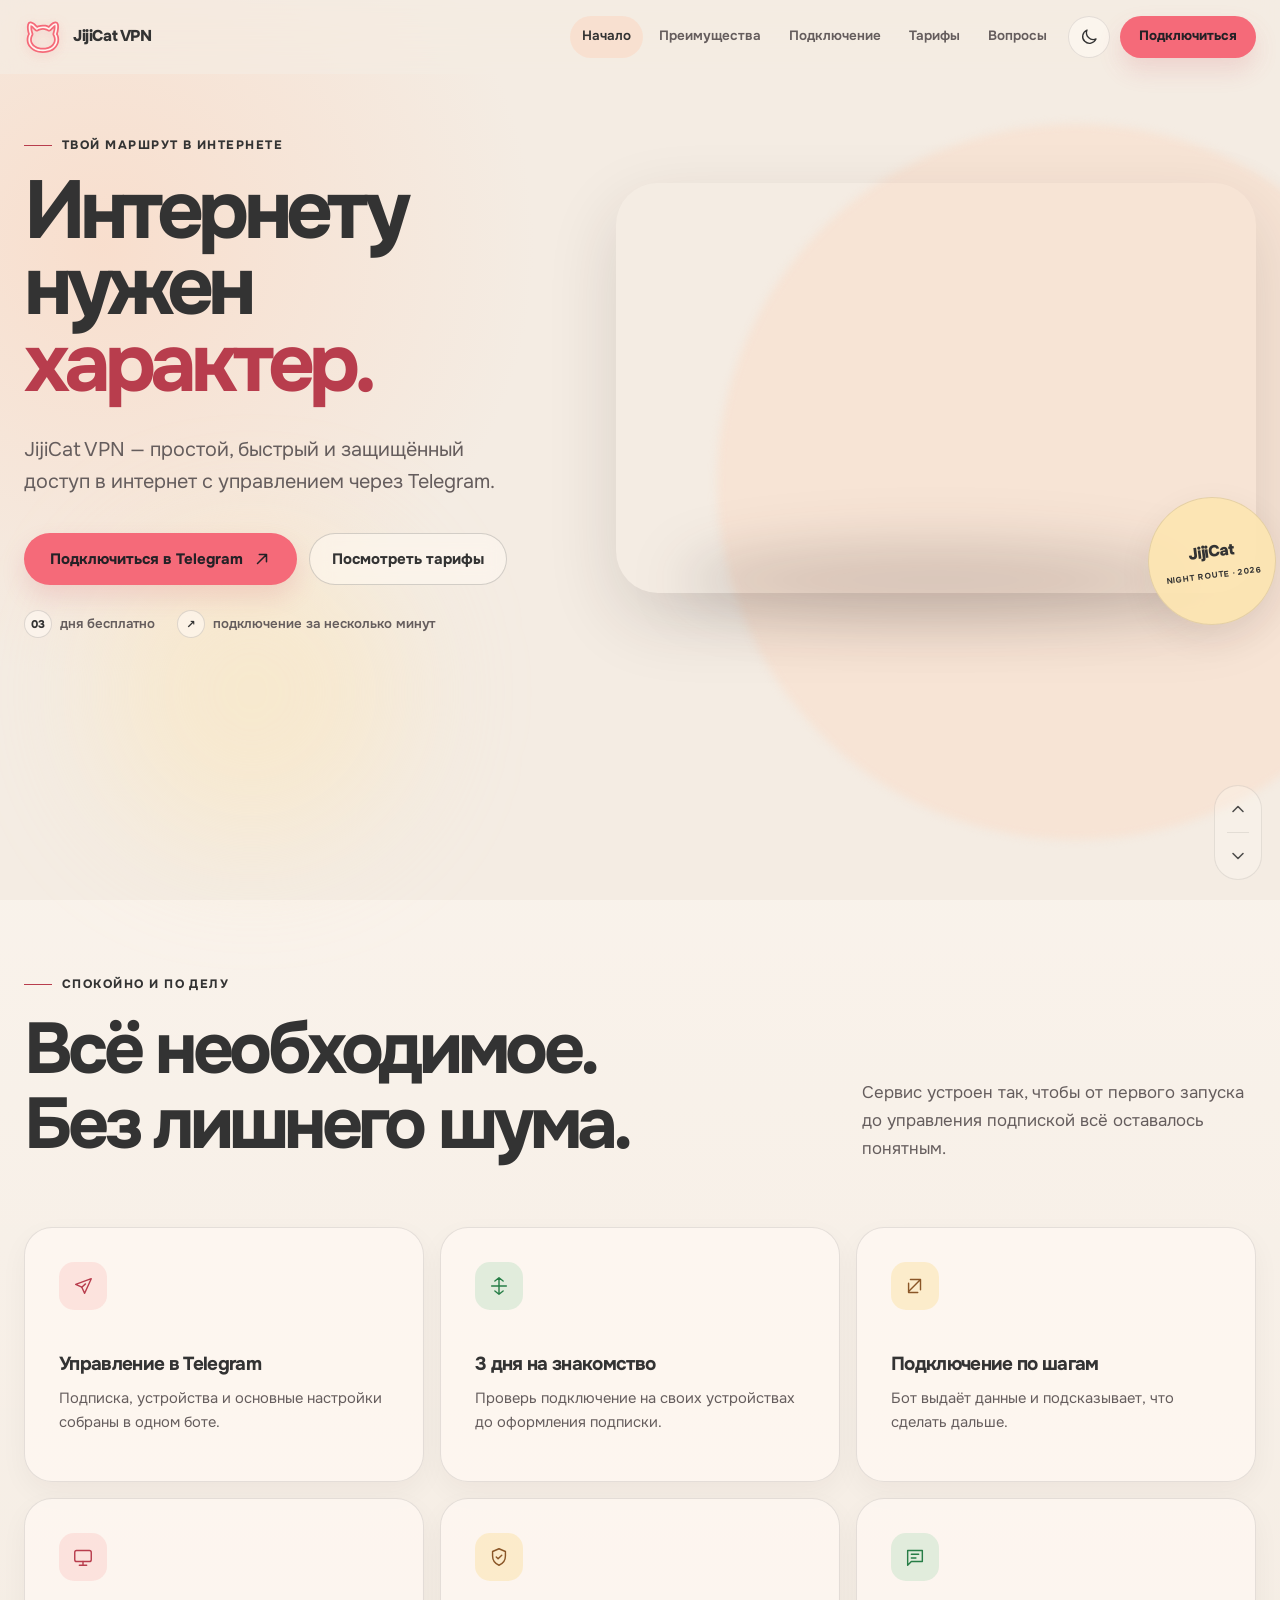
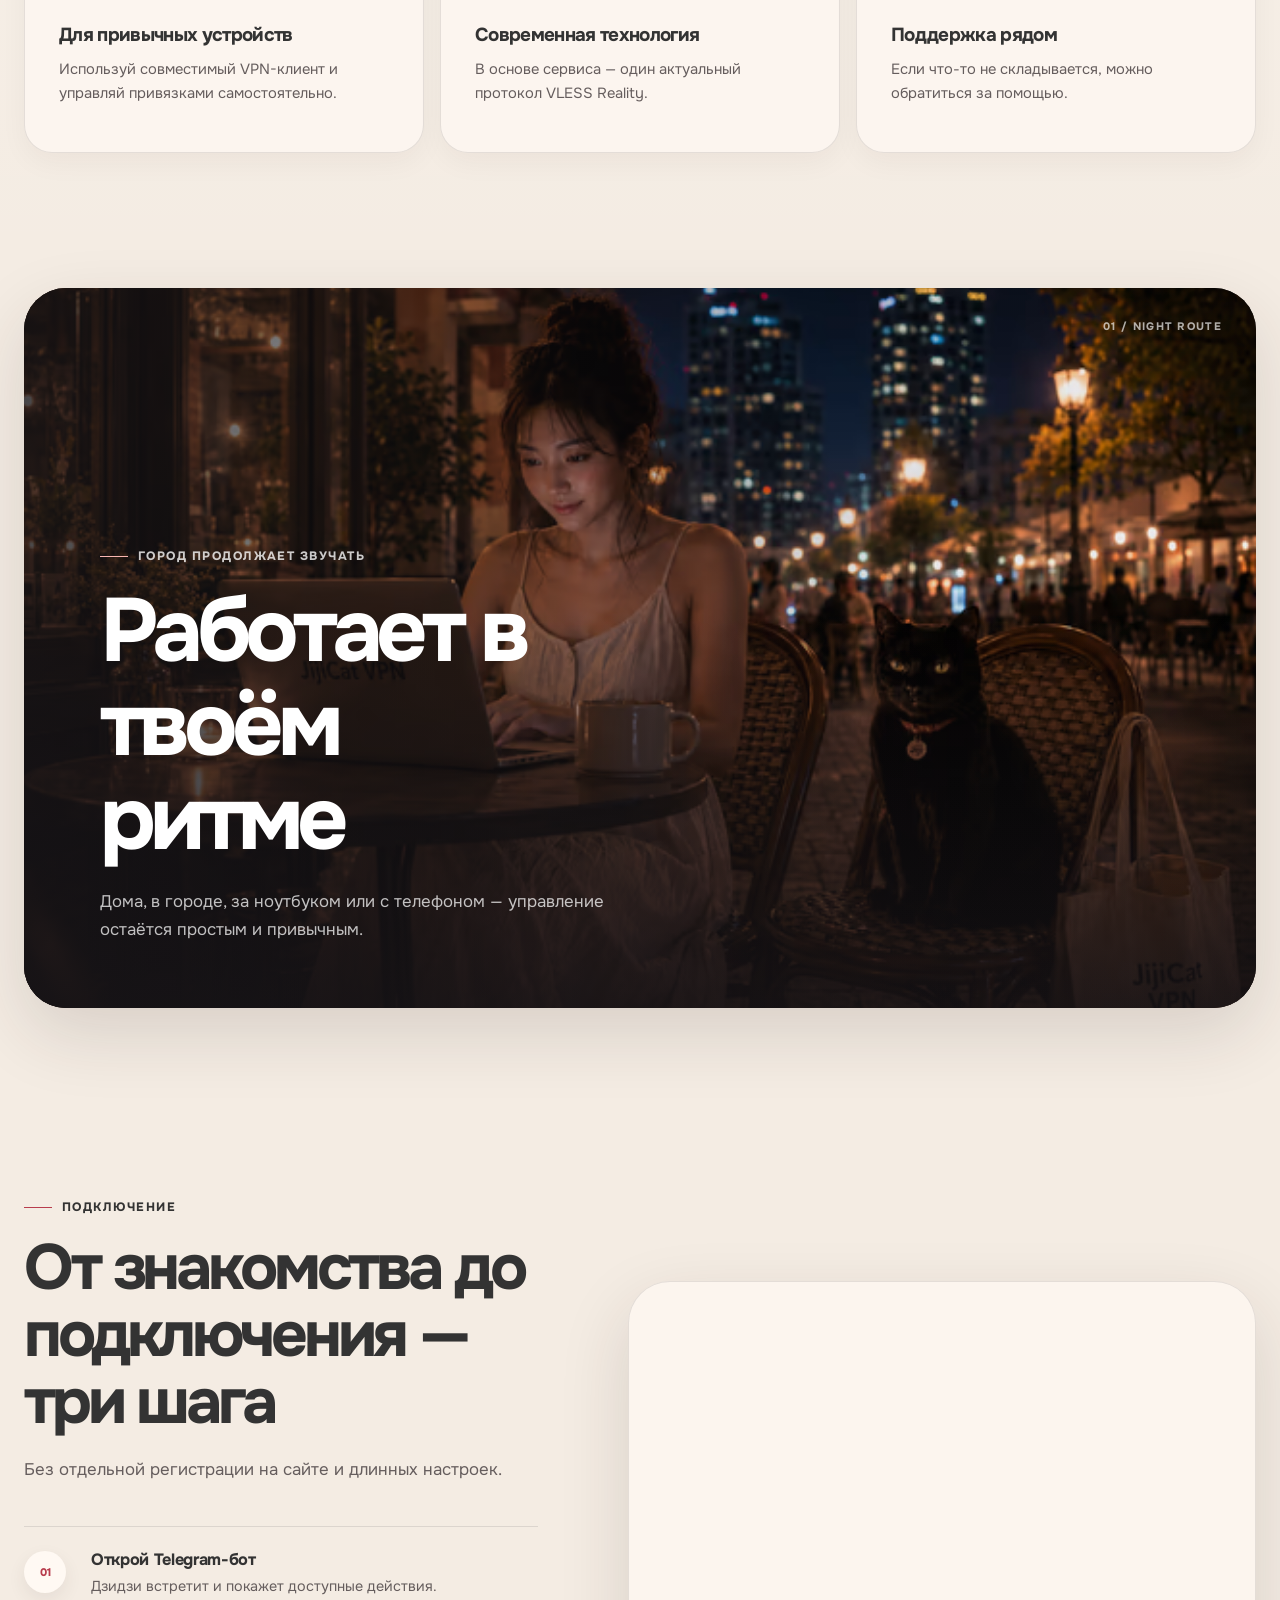
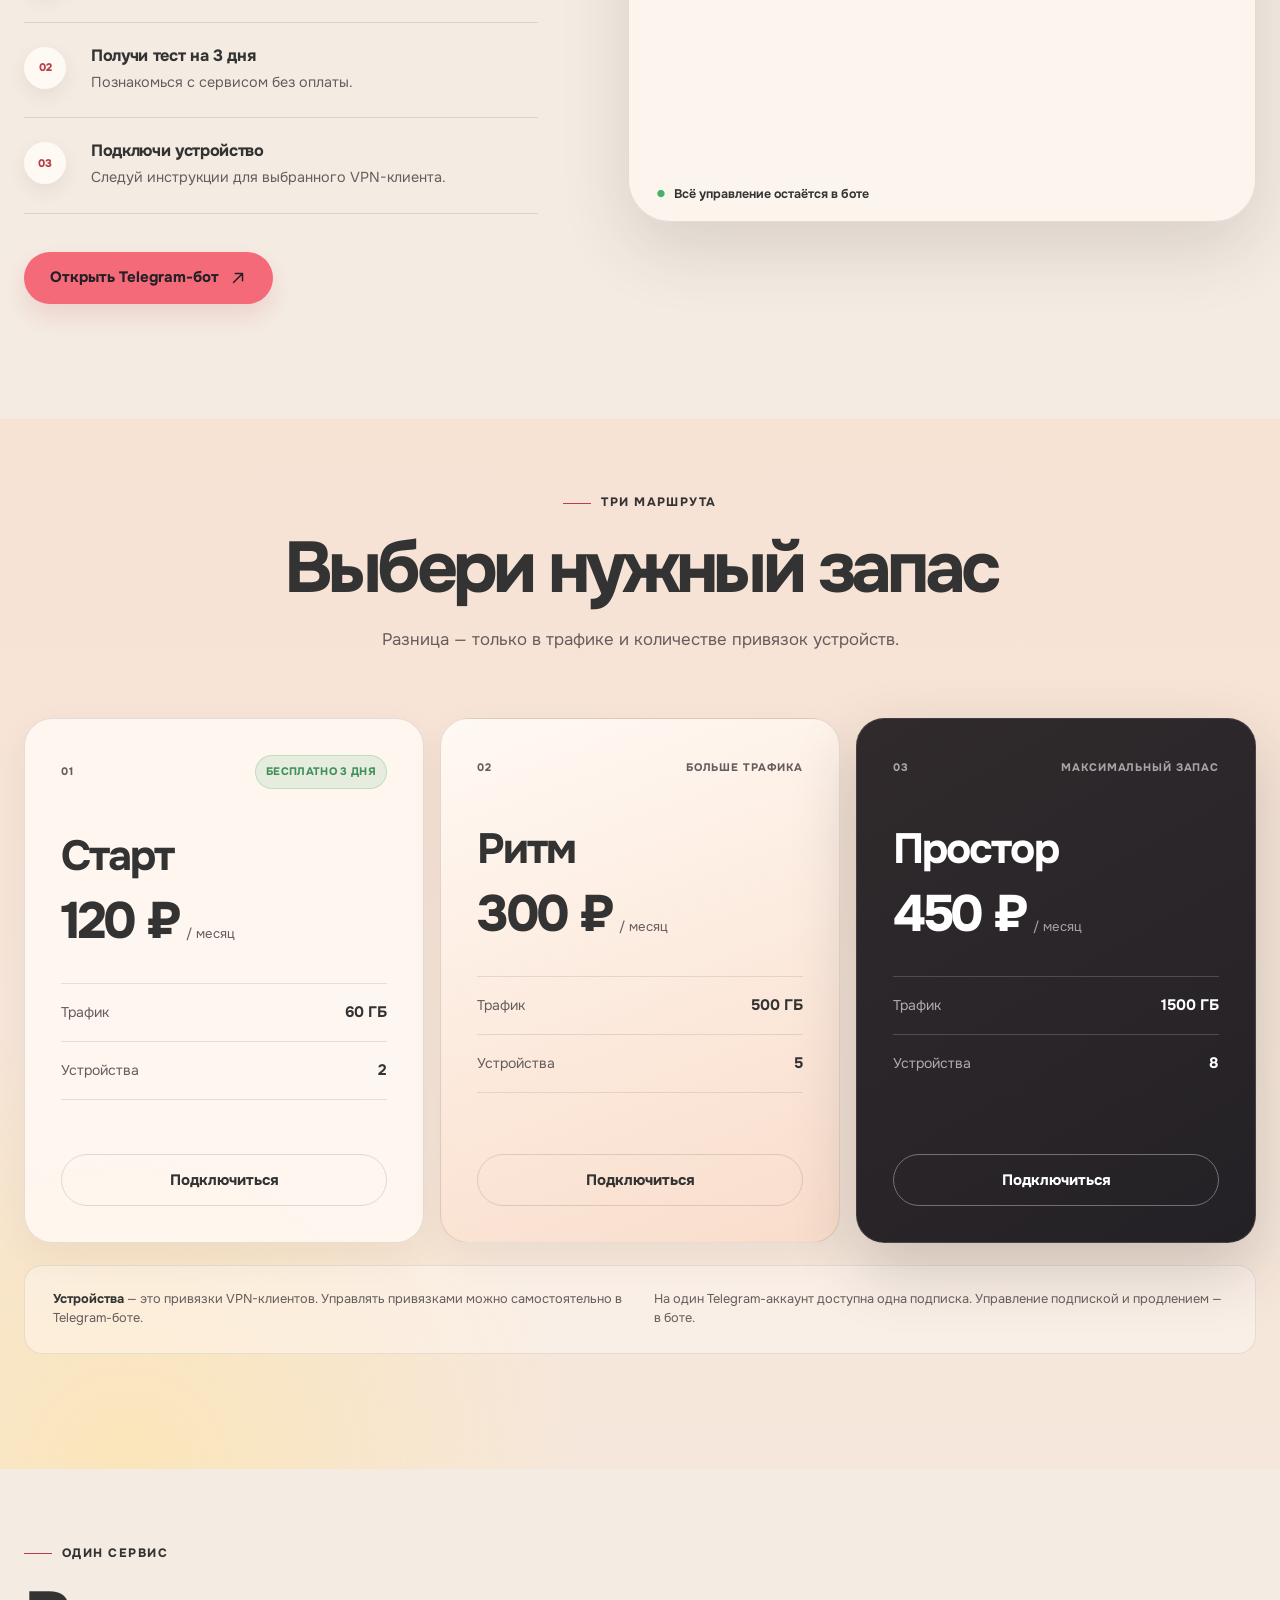
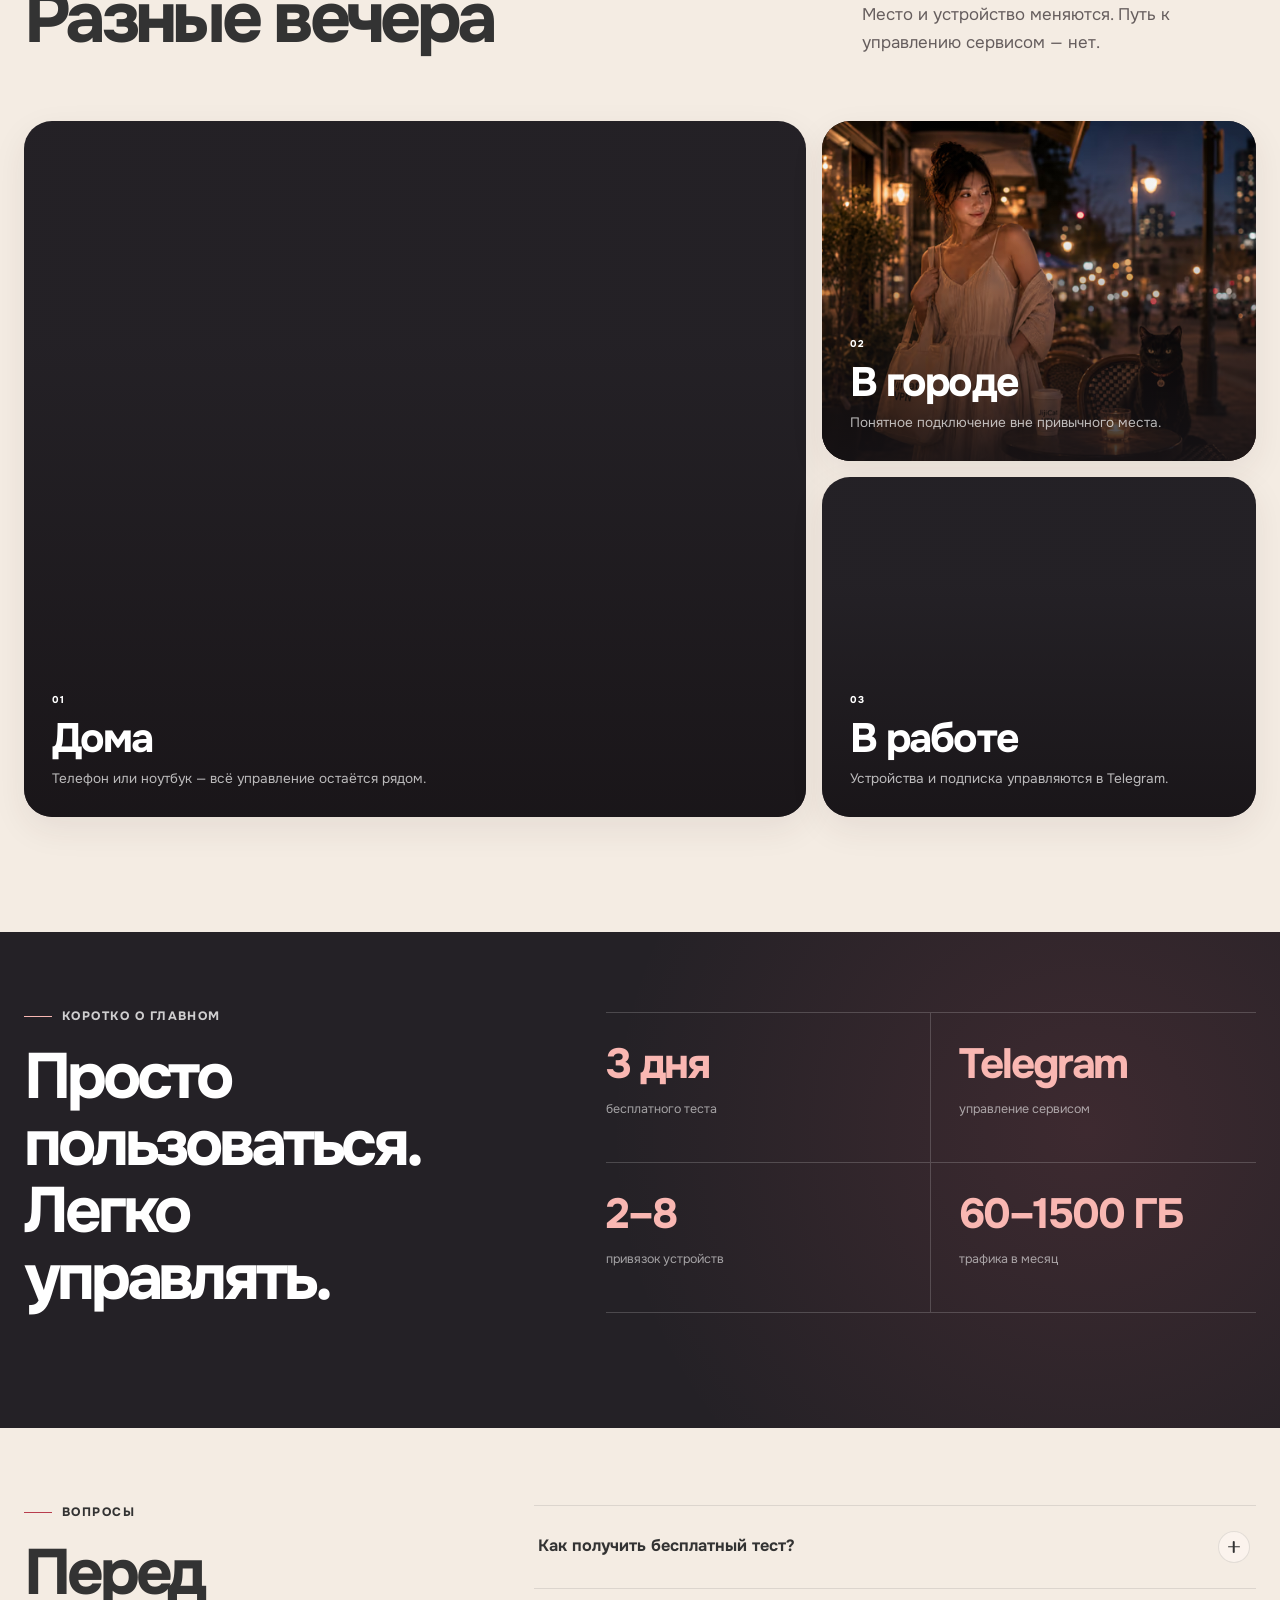
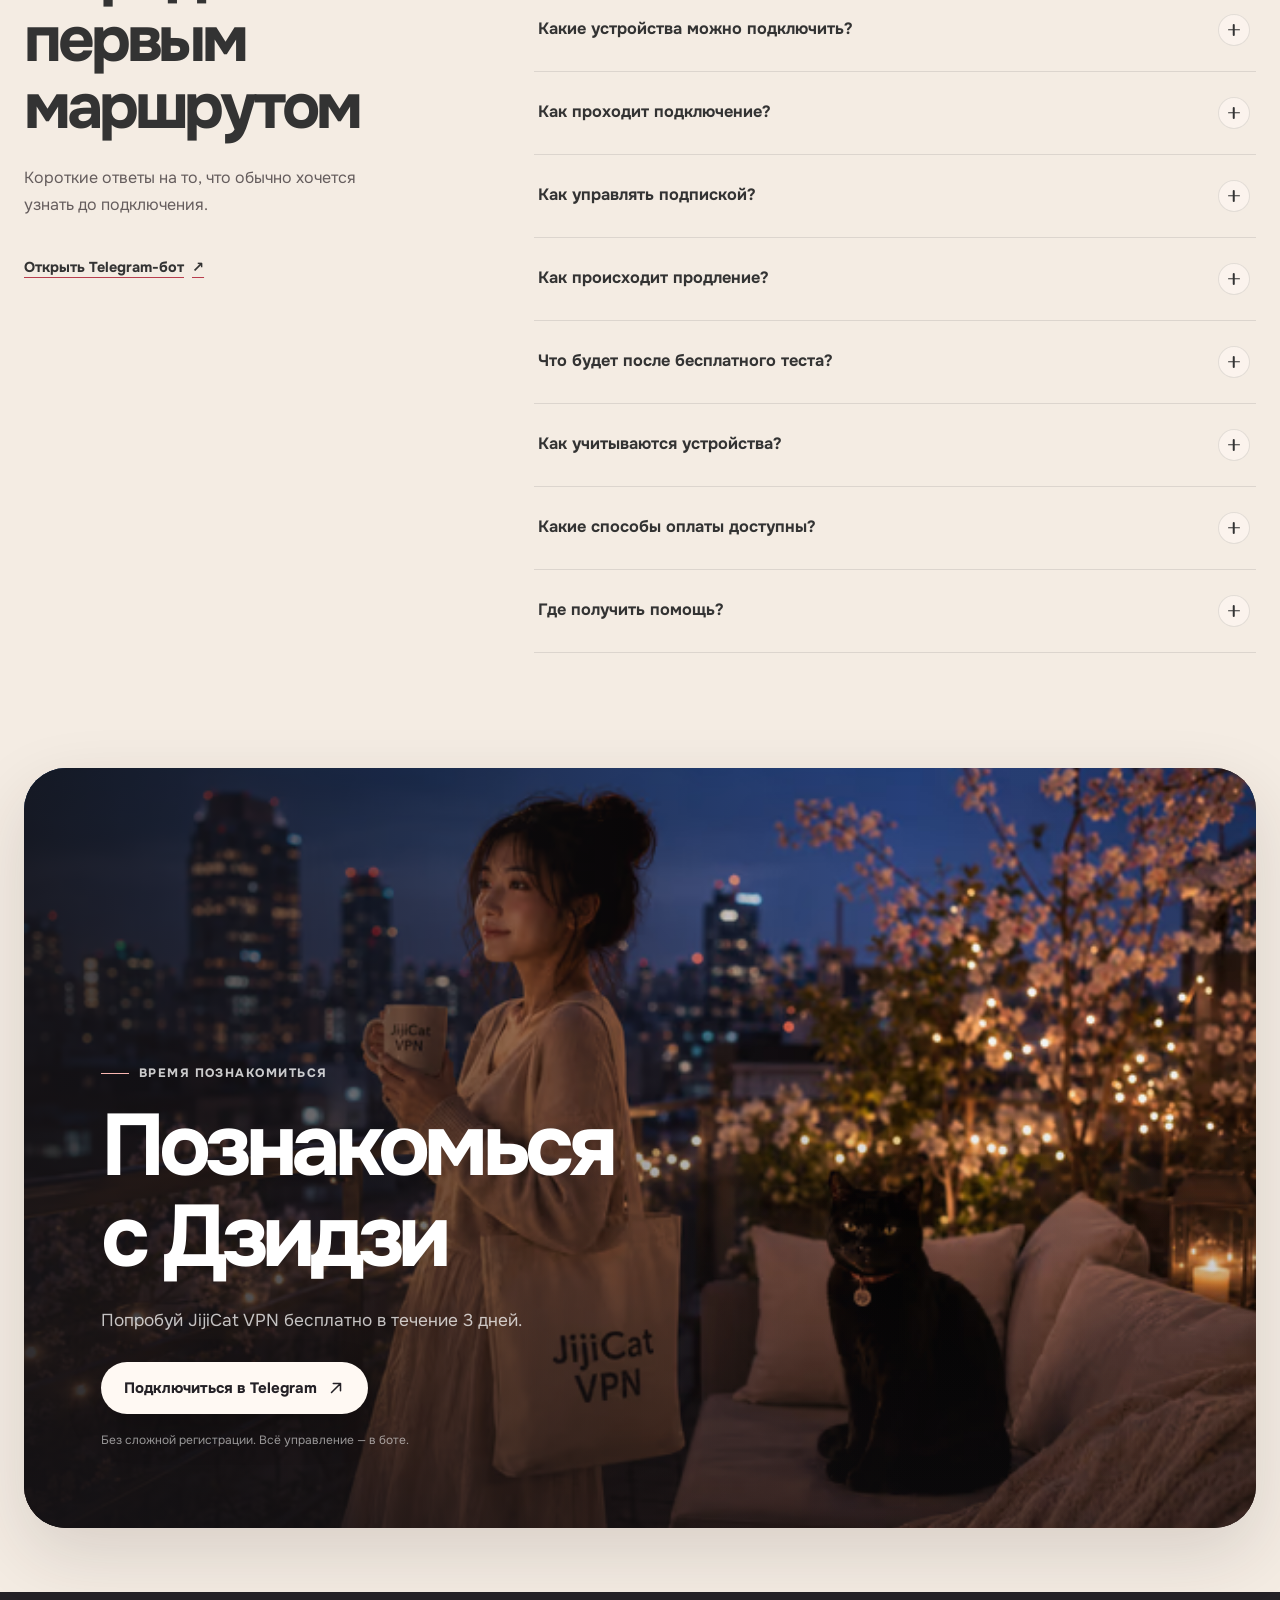
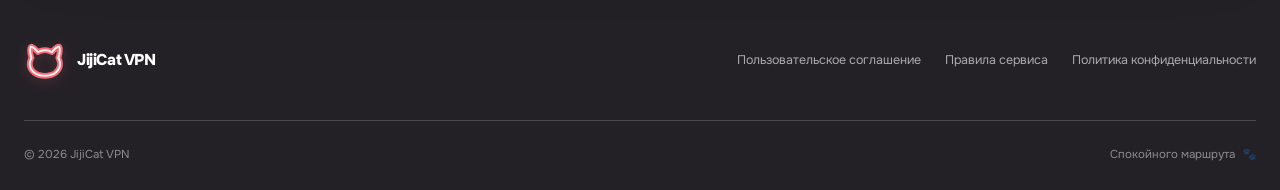
==== commit da35172f: "Add files via upload" ====
--- a/index.html
+++ b/index.html
@@ -85,7 +85,7 @@
           <svg class="theme-icon theme-icon--moon" aria-hidden="true" viewBox="0 0 24 24"><path d="M20.2 15.1A8.6 8.6 0 0 1 8.9 3.8 8.7 8.7 0 1 0 20.2 15Z"/></svg>
           <svg class="theme-icon theme-icon--sun" aria-hidden="true" viewBox="0 0 24 24"><circle cx="12" cy="12" r="3.6"/><path d="M12 2.5v2M12 19.5v2M4.6 4.6 6 6M18 18l1.4 1.4M2.5 12h2M19.5 12h2M4.6 19.4 6 18M18 6l1.4-1.4"/></svg>
         </button>
-        <a class="button button--small" href="https://t.me/jijicatbot" target="_blank" rel="noopener noreferrer">Подключиться</a>
+        <a class="button button--small" href="https://telegram.dog/jijicatbot" target="_blank" rel="noopener noreferrer">Подключиться</a>
       </nav>
     </div>
   </header>
@@ -99,7 +99,7 @@
           <h1 id="hero-title">Интернету нужен <em>характер.</em></h1>
           <p class="hero-lead">JijiCat VPN — простой, быстрый и защищённый доступ в интернет с управлением через Telegram.</p>
           <div class="hero-actions">
-            <a class="button button--primary" href="https://t.me/jijicatbot" target="_blank" rel="noopener noreferrer">
+            <a class="button button--primary" href="https://telegram.dog/jijicatbot" target="_blank" rel="noopener noreferrer">
               Подключиться в Telegram
               <svg aria-hidden="true" viewBox="0 0 20 20"><path d="m5 15 10-10M7 5h8v8"/></svg>
             </a>
@@ -214,7 +214,7 @@
             </li>
           </ol>
 
-          <a class="button button--primary" href="https://t.me/jijicatbot" target="_blank" rel="noopener noreferrer">
+          <a class="button button--primary" href="https://telegram.dog/jijicatbot" target="_blank" rel="noopener noreferrer">
             Открыть Telegram-бот
             <svg aria-hidden="true" viewBox="0 0 20 20"><path d="m5 15 10-10M7 5h8v8"/></svg>
           </a>
@@ -251,7 +251,7 @@
               <li><span>Трафик</span><strong>60 ГБ</strong></li>
               <li><span>Устройства</span><strong>2</strong></li>
             </ul>
-            <a class="button button--plan" href="https://t.me/jijicatbot" target="_blank" rel="noopener noreferrer">Подключиться</a>
+            <a class="button button--plan" href="https://telegram.dog/jijicatbot" target="_blank" rel="noopener noreferrer">Подключиться</a>
           </article>
 
           <article class="plan-card plan-card--rose" data-reveal>
@@ -262,7 +262,7 @@
               <li><span>Трафик</span><strong>500 ГБ</strong></li>
               <li><span>Устройства</span><strong>5</strong></li>
             </ul>
-            <a class="button button--plan" href="https://t.me/jijicatbot" target="_blank" rel="noopener noreferrer">Подключиться</a>
+            <a class="button button--plan" href="https://telegram.dog/jijicatbot" target="_blank" rel="noopener noreferrer">Подключиться</a>
           </article>
 
           <article class="plan-card plan-card--night" data-reveal>
@@ -273,7 +273,7 @@
               <li><span>Трафик</span><strong>1500 ГБ</strong></li>
               <li><span>Устройства</span><strong>8</strong></li>
             </ul>
-            <a class="button button--plan button--plan-light" href="https://t.me/jijicatbot" target="_blank" rel="noopener noreferrer">Подключиться</a>
+            <a class="button button--plan button--plan-light" href="https://telegram.dog/jijicatbot" target="_blank" rel="noopener noreferrer">Подключиться</a>
           </article>
         </div>
 
@@ -352,7 +352,7 @@
           <p class="eyebrow"><span></span> Вопросы</p>
           <h2 id="faq-title">Перед первым маршрутом</h2>
           <p>Короткие ответы на то, что обычно хочется узнать до подключения.</p>
-          <a class="text-link" href="https://t.me/jijicatbot" target="_blank" rel="noopener noreferrer">Открыть Telegram-бот <span aria-hidden="true">↗</span></a>
+          <a class="text-link" href="https://telegram.dog/jijicatbot" target="_blank" rel="noopener noreferrer">Открыть Telegram-бот <span aria-hidden="true">↗</span></a>
         </div>
 
         <div class="faq-list" data-reveal>
@@ -407,7 +407,7 @@
         <p class="eyebrow eyebrow--light"><span></span> Время познакомиться</p>
         <h2 id="final-cta-title">Познакомься с Дзидзи</h2>
         <p>Попробуй JijiCat VPN бесплатно в течение 3 дней.</p>
-        <a class="button button--light" href="https://t.me/jijicatbot" target="_blank" rel="noopener noreferrer">
+        <a class="button button--light" href="https://telegram.dog/jijicatbot" target="_blank" rel="noopener noreferrer">
           Подключиться в Telegram
           <svg aria-hidden="true" viewBox="0 0 20 20"><path d="m5 15 10-10M7 5h8v8"/></svg>
         </a>
--- a/assets/css/styles.css
+++ b/assets/css/styles.css
@@ -0,0 +1,2454 @@
+@font-face {
+  font-family: "Onest";
+  src: url("/assets/fonts/onest-cyrillic.woff2") format("woff2");
+  font-style: normal;
+  font-weight: 100 900;
+  font-display: swap;
+  unicode-range: U+0400-045F, U+0490-0491, U+04B0-04B1, U+2116;
+}
+
+@font-face {
+  font-family: "Onest";
+  src: url("/assets/fonts/onest-latin.woff2") format("woff2");
+  font-style: normal;
+  font-weight: 100 900;
+  font-display: swap;
+  unicode-range: U+0000-00FF, U+0131, U+0152-0153, U+02BB-02BC, U+02C6, U+02DA, U+02DC, U+0304, U+0308, U+0329, U+2000-206F, U+20AC, U+2122, U+2191, U+2193, U+2212, U+2215, U+FEFF, U+FFFD;
+}
+
+@font-face {
+  font-family: "Onest";
+  src: url("/assets/fonts/onest-symbols.woff2") format("woff2");
+  font-style: normal;
+  font-weight: 100 900;
+  font-display: swap;
+  unicode-range: U+20BD;
+}
+
+:root {
+  color-scheme: light;
+  --bg: #f4ece3;
+  --bg-rgb: 244, 236, 227;
+  --surface: #fff9f3;
+  --surface-rgb: 255, 249, 243;
+  --surface-strong: #fffdf9;
+  --surface-strong-rgb: 255, 253, 249;
+  --peach: #fad9c5;
+  --peach-rgb: 250, 217, 197;
+  --gold: #fce5b2;
+  --gold-rgb: 252, 229, 178;
+  --rose: #f56a79;
+  --rose-soft: #f9b7b2;
+  --rose-dark: #b83d4d;
+  --ink: #333333;
+  --ink-rgb: 51, 51, 51;
+  --ink-soft: #655d5d;
+  --night: #242126;
+  --night-soft: #302a2c;
+  --green: #45b36b;
+  --bronze: #b87935;
+  --line: rgba(51, 51, 51, 0.12);
+  --line-light: rgba(255, 255, 255, 0.18);
+  --shadow-sm: 0 12px 34px rgba(61, 43, 39, 0.08);
+  --shadow-md: 0 26px 70px rgba(48, 35, 35, 0.14);
+  --radius-sm: 18px;
+  --radius-md: 28px;
+  --radius-lg: 42px;
+  --header-height: 74px;
+  --ease: cubic-bezier(0.22, 1, 0.36, 1);
+}
+
+:root[data-theme="dark"] {
+  color-scheme: dark;
+  --bg: #171519;
+  --bg-rgb: 23, 21, 25;
+  --surface: #242126;
+  --surface-rgb: 36, 33, 38;
+  --surface-strong: #2c282e;
+  --surface-strong-rgb: 44, 40, 46;
+  --peach: #593a3a;
+  --peach-rgb: 89, 58, 58;
+  --gold: #5a4933;
+  --gold-rgb: 90, 73, 51;
+  --rose: #f56a79;
+  --rose-soft: #ffaaa9;
+  --rose-dark: #ff7f8e;
+  --ink: #f5eee9;
+  --ink-rgb: 245, 238, 233;
+  --ink-soft: #c9bdbb;
+  --night: #111014;
+  --night-soft: #1e1a20;
+  --green: #62cb83;
+  --bronze: #d49a5b;
+  --line: rgba(255, 255, 255, 0.13);
+  --line-light: rgba(255, 255, 255, 0.18);
+  --shadow-sm: 0 12px 34px rgba(0, 0, 0, 0.24);
+  --shadow-md: 0 26px 70px rgba(0, 0, 0, 0.34);
+}
+
+*,
+*::before,
+*::after {
+  box-sizing: border-box;
+}
+
+html {
+  scroll-behavior: smooth;
+  scroll-padding-top: var(--header-height);
+  background: var(--bg);
+}
+
+body {
+  min-width: 320px;
+  margin: 0;
+  overflow-x: clip;
+  color: var(--ink);
+  background:
+    radial-gradient(circle at 8% 3%, rgba(var(--peach-rgb), 0.72), transparent 27rem),
+    var(--bg);
+  font-family: "Onest", "Segoe UI", system-ui, -apple-system, BlinkMacSystemFont, sans-serif;
+  font-size: 16px;
+  line-height: 1.65;
+  text-rendering: optimizeLegibility;
+  -webkit-font-smoothing: antialiased;
+  transition: color 0.3s ease, background-color 0.3s ease;
+}
+
+body.nav-open {
+  overflow: hidden;
+}
+
+img,
+picture,
+svg {
+  display: block;
+}
+
+img {
+  height: auto;
+  max-width: 100%;
+}
+
+a {
+  color: inherit;
+}
+
+button,
+input,
+textarea,
+select {
+  font: inherit;
+}
+
+button,
+a {
+  -webkit-tap-highlight-color: transparent;
+}
+
+:focus-visible {
+  outline: 3px solid var(--rose-dark);
+  outline-offset: 4px;
+}
+
+::selection {
+  color: var(--night);
+  background: var(--rose-soft);
+}
+
+h1,
+h2,
+h3,
+p,
+ul,
+ol,
+dl,
+dd {
+  margin-top: 0;
+}
+
+h1,
+h2,
+h3 {
+  margin-bottom: 0;
+  font-weight: 720;
+  line-height: 1.05;
+  letter-spacing: -0.045em;
+}
+
+p {
+  color: var(--ink-soft);
+}
+
+.shell {
+  width: min(calc(100% - 48px), 1240px);
+  margin-inline: auto;
+}
+
+.section {
+  padding-block: clamp(68px, 6vw, 88px) clamp(88px, 9vw, 144px);
+}
+
+.skip-link {
+  position: fixed;
+  z-index: 9999;
+  top: 12px;
+  left: 12px;
+  padding: 10px 16px;
+  border-radius: 12px;
+  color: #fff;
+  background: var(--night);
+  font-weight: 700;
+  text-decoration: none;
+  transform: translateY(-160%);
+  transition: transform 0.2s ease;
+}
+
+.skip-link:focus {
+  transform: translateY(0);
+}
+
+.eyebrow {
+  display: flex;
+  gap: 10px;
+  align-items: center;
+  margin-bottom: 20px;
+  color: var(--ink);
+  font-size: 0.76rem;
+  font-weight: 750;
+  letter-spacing: 0.12em;
+  line-height: 1.25;
+  text-transform: uppercase;
+}
+
+.eyebrow > span {
+  width: 28px;
+  height: 1px;
+  background: var(--rose-dark);
+}
+
+.eyebrow--light {
+  color: rgba(255, 255, 255, 0.78);
+}
+
+.eyebrow--light > span {
+  background: var(--rose-soft);
+}
+
+.button {
+  display: inline-flex;
+  min-height: 52px;
+  gap: 10px;
+  align-items: center;
+  justify-content: center;
+  padding: 13px 22px;
+  border: 1px solid transparent;
+  border-radius: 999px;
+  color: var(--night);
+  background: var(--rose);
+  box-shadow: 0 12px 24px rgba(208, 76, 91, 0.16);
+  font-size: 0.94rem;
+  font-weight: 730;
+  line-height: 1.2;
+  text-align: center;
+  text-decoration: none;
+  transition: transform 0.28s var(--ease), box-shadow 0.28s ease, background 0.28s ease, color 0.28s ease;
+}
+
+.button:hover {
+  color: #fff;
+  background: var(--rose-dark);
+  box-shadow: 0 16px 32px rgba(208, 76, 91, 0.24);
+  transform: translateY(-2px);
+}
+
+.button svg {
+  width: 18px;
+  height: 18px;
+  fill: none;
+  stroke: currentColor;
+  stroke-width: 1.7;
+  stroke-linecap: round;
+  stroke-linejoin: round;
+}
+
+.button--small {
+  min-height: 42px;
+  padding: 10px 18px;
+  font-size: 0.84rem;
+}
+
+.button--primary {
+  padding-inline: 25px;
+}
+
+.button--ghost {
+  border-color: rgba(var(--ink-rgb), 0.2);
+  color: var(--ink);
+  background: rgba(var(--surface-rgb), 0.55);
+  box-shadow: none;
+  backdrop-filter: blur(10px);
+}
+
+.button--ghost:hover {
+  border-color: var(--ink);
+  color: var(--ink);
+  background: var(--surface);
+  box-shadow: none;
+}
+
+.button--light {
+  color: var(--night);
+  background: var(--surface);
+  box-shadow: 0 14px 36px rgba(0, 0, 0, 0.22);
+}
+
+.button--light:hover {
+  color: var(--night);
+  background: var(--gold);
+}
+
+.site-header {
+  position: sticky;
+  z-index: 1000;
+  top: 0;
+  height: var(--header-height);
+  border-bottom: 1px solid transparent;
+  background: rgba(var(--bg-rgb), 0.68);
+  backdrop-filter: blur(18px) saturate(1.2);
+  transition: height 0.3s var(--ease), border-color 0.3s ease, background 0.3s ease, box-shadow 0.3s ease;
+}
+
+.site-header.is-scrolled,
+.site-header.is-menu-open {
+  border-color: rgba(var(--ink-rgb), 0.08);
+  background: rgba(var(--surface-rgb), 0.92);
+  box-shadow: var(--shadow-sm);
+}
+
+.header-inner {
+  display: flex;
+  height: 100%;
+  align-items: center;
+  justify-content: space-between;
+}
+
+.brand {
+  display: inline-flex;
+  flex: 0 0 auto;
+  gap: 11px;
+  align-items: center;
+  color: var(--ink);
+  font-size: 0.98rem;
+  font-weight: 800;
+  letter-spacing: -0.025em;
+  line-height: 1;
+  text-decoration: none;
+}
+
+.brand img {
+  filter: drop-shadow(0 3px 6px rgba(245, 106, 121, 0.2));
+}
+
+.primary-nav {
+  display: flex;
+  gap: 4px;
+  align-items: center;
+}
+
+.primary-nav > a:not(.button) {
+  display: inline-flex;
+  min-height: 42px;
+  align-items: center;
+  justify-content: center;
+  padding: 0 12px;
+  border-radius: 999px;
+  color: var(--ink-soft);
+  font-size: 0.84rem;
+  font-weight: 630;
+  line-height: 1.2;
+  text-decoration: none;
+  transition: color 0.22s ease, background 0.22s ease;
+}
+
+.primary-nav > a:not(.button):hover,
+.primary-nav > a.is-active:not(.button),
+.primary-nav > a[aria-current="page"]:not(.button) {
+  color: var(--ink);
+  background: rgba(var(--peach-rgb), 0.62);
+}
+
+.primary-nav .button {
+  margin-left: 6px;
+}
+
+.theme-toggle {
+  display: grid;
+  width: 42px;
+  height: 42px;
+  flex: 0 0 auto;
+  padding: 0;
+  border: 1px solid var(--line);
+  border-radius: 50%;
+  place-items: center;
+  color: var(--ink);
+  background: rgba(var(--surface-rgb), 0.66);
+  cursor: pointer;
+  transition: color 0.25s ease, background 0.25s ease, border-color 0.25s ease, transform 0.25s var(--ease);
+}
+
+.primary-nav .theme-toggle {
+  margin-left: 5px;
+}
+
+.theme-toggle:hover {
+  border-color: rgba(var(--ink-rgb), 0.3);
+  background: var(--surface);
+  transform: translateY(-1px);
+}
+
+.theme-icon {
+  width: 19px;
+  height: 19px;
+  grid-area: 1 / 1;
+  fill: none;
+  stroke: currentColor;
+  stroke-width: 1.7;
+  stroke-linecap: round;
+  stroke-linejoin: round;
+  transition: opacity 0.25s ease, transform 0.35s var(--ease);
+}
+
+.theme-icon--sun {
+  opacity: 0;
+  transform: rotate(-35deg) scale(0.7);
+}
+
+[data-theme="dark"] .theme-icon--moon {
+  opacity: 0;
+  transform: rotate(35deg) scale(0.7);
+}
+
+[data-theme="dark"] .theme-icon--sun {
+  opacity: 1;
+  transform: none;
+}
+
+.nav-toggle {
+  display: none;
+  width: 46px;
+  height: 46px;
+  padding: 0;
+  border: 1px solid var(--line);
+  border-radius: 15px;
+  color: var(--ink);
+  background: rgba(var(--surface-rgb), 0.7);
+  cursor: pointer;
+}
+
+.nav-toggle span {
+  position: absolute;
+  width: 20px;
+  height: 2px;
+  border-radius: 4px;
+  background: currentColor;
+  transition: transform 0.25s ease, opacity 0.2s ease;
+}
+
+.nav-toggle span:nth-child(1) {
+  transform: translateY(-6px);
+}
+
+.nav-toggle span:nth-child(3) {
+  transform: translateY(6px);
+}
+
+.nav-toggle[aria-expanded="true"] span:nth-child(1) {
+  transform: rotate(45deg);
+}
+
+.nav-toggle[aria-expanded="true"] span:nth-child(2) {
+  opacity: 0;
+}
+
+.nav-toggle[aria-expanded="true"] span:nth-child(3) {
+  transform: rotate(-45deg);
+}
+
+.hero {
+  position: relative;
+  min-height: min(900px, calc(100svh - var(--header-height)));
+  overflow-x: clip;
+  padding-block: clamp(52px, 5vw, 76px) clamp(86px, 8vw, 124px);
+  isolation: isolate;
+}
+
+.hero::before {
+  position: absolute;
+  z-index: -1;
+  top: 6%;
+  right: -12%;
+  width: min(56vw, 820px);
+  height: min(56vw, 820px);
+  border-radius: 50%;
+  background: rgba(var(--peach-rgb), 0.46);
+  content: "";
+  filter: blur(4px);
+}
+
+.hero-glow {
+  position: absolute;
+  z-index: -1;
+  bottom: 7%;
+  left: 8%;
+  width: 300px;
+  height: 300px;
+  border-radius: 50%;
+  background: rgba(var(--gold-rgb), 0.42);
+  filter: blur(60px);
+}
+
+.hero-inner {
+  display: grid;
+  grid-template-columns: minmax(0, 0.86fr) minmax(0, 1.14fr);
+  gap: clamp(40px, 5vw, 78px);
+  align-items: center;
+}
+
+.hero-copy {
+  position: relative;
+  z-index: 2;
+}
+
+.hero h1 {
+  max-width: 8.2ch;
+  font-size: clamp(3.6rem, 6.4vw, 6.8rem);
+  line-height: 0.93;
+  letter-spacing: -0.072em;
+}
+
+.hero h1 em {
+  color: var(--rose-dark);
+  font-style: normal;
+}
+
+.hero-lead {
+  max-width: 580px;
+  margin: 32px 0 0;
+  font-size: clamp(1.05rem, 1.55vw, 1.28rem);
+  line-height: 1.62;
+}
+
+.hero-actions {
+  display: flex;
+  flex-wrap: wrap;
+  gap: 12px;
+  margin-top: 35px;
+}
+
+.hero-notes {
+  display: flex;
+  flex-wrap: wrap;
+  gap: 22px;
+  margin: 25px 0 0;
+  padding: 0;
+  color: var(--ink-soft);
+  font-size: 0.83rem;
+  font-weight: 600;
+  list-style: none;
+}
+
+.hero-notes li {
+  display: flex;
+  gap: 8px;
+  align-items: center;
+}
+
+.hero-notes span {
+  display: inline-grid;
+  width: 28px;
+  height: 28px;
+  place-items: center;
+  border: 1px solid rgba(var(--ink-rgb), 0.15);
+  border-radius: 50%;
+  color: var(--ink);
+  background: rgba(var(--surface-rgb), 0.62);
+  font-size: 0.7rem;
+  font-weight: 800;
+}
+
+.hero-visual {
+  position: relative;
+  width: min(100%, 640px);
+  min-width: 0;
+  justify-self: end;
+}
+
+.hero-visual picture {
+  overflow: hidden;
+  border-radius: var(--radius-lg);
+  box-shadow: var(--shadow-md);
+}
+
+.hero-visual img {
+  width: 100%;
+  aspect-ratio: 1.56;
+  object-fit: cover;
+  object-position: 53% center;
+}
+
+.hero-visual::before {
+  position: absolute;
+  z-index: 2;
+  inset: auto 10% -22px;
+  height: 70px;
+  border-radius: 50%;
+  background: rgba(52, 34, 34, 0.18);
+  content: "";
+  filter: blur(28px);
+}
+
+.hero-stamp {
+  position: absolute;
+  z-index: 3;
+  right: -20px;
+  bottom: -32px;
+  display: grid;
+  width: 128px;
+  height: 128px;
+  place-content: center;
+  border: 1px solid rgba(var(--ink-rgb), 0.11);
+  border-radius: 50%;
+  color: var(--ink);
+  background: rgba(var(--gold-rgb), 0.94);
+  box-shadow: var(--shadow-sm);
+  text-align: center;
+  transform: rotate(-7deg);
+}
+
+.hero-stamp span {
+  font-size: 1rem;
+  font-weight: 850;
+  letter-spacing: -0.03em;
+}
+
+.hero-stamp small {
+  display: block;
+  margin-top: 4px;
+  font-size: 0.51rem;
+  font-weight: 700;
+  letter-spacing: 0.1em;
+  text-transform: uppercase;
+}
+
+.section-heading {
+  max-width: 720px;
+  margin-bottom: clamp(42px, 5vw, 70px);
+}
+
+.section-heading h2,
+.facts h2,
+.faq h2,
+.final-cta h2 {
+  font-size: clamp(2.65rem, 5.6vw, 5.5rem);
+  letter-spacing: -0.065em;
+}
+
+.section-heading > p:last-child,
+.section-heading--split > p {
+  margin: 20px 0 0;
+  font-size: 1.05rem;
+}
+
+.section-heading--split {
+  display: grid;
+  max-width: none;
+  grid-template-columns: minmax(0, 1fr) minmax(280px, 0.5fr);
+  gap: 50px;
+  align-items: end;
+}
+
+.section-heading--split > p {
+  max-width: 440px;
+  margin: 0 0 8px;
+}
+
+.section-heading--center {
+  margin-inline: auto;
+  text-align: center;
+}
+
+.section-heading--center .eyebrow {
+  justify-content: center;
+}
+
+.benefits {
+  background: linear-gradient(180deg, rgba(var(--surface-rgb), 0.48), rgba(var(--surface-rgb), 0));
+}
+
+.benefits-grid {
+  display: grid;
+  grid-template-columns: repeat(3, minmax(0, 1fr));
+  gap: 16px;
+}
+
+.feature-card {
+  min-height: 255px;
+  padding: clamp(25px, 3vw, 34px);
+  border: 1px solid var(--line);
+  border-radius: var(--radius-md);
+  background: rgba(var(--surface-rgb), 0.72);
+  box-shadow: 0 10px 28px rgba(48, 34, 33, 0.045);
+  transition: border-color 0.3s ease, box-shadow 0.3s ease, transform 0.3s var(--ease);
+}
+
+.feature-card:hover {
+  border-color: rgba(208, 76, 91, 0.28);
+  box-shadow: var(--shadow-sm);
+  transform: translateY(-5px);
+}
+
+.feature-icon {
+  display: grid;
+  width: 48px;
+  height: 48px;
+  margin-bottom: 45px;
+  place-items: center;
+  border-radius: 15px;
+  color: var(--rose-dark);
+  background: rgba(249, 183, 178, 0.3);
+}
+
+.feature-icon--green {
+  color: #267d46;
+  background: rgba(69, 179, 107, 0.15);
+}
+
+.feature-icon--gold {
+  color: #8a5627;
+  background: rgba(252, 229, 178, 0.58);
+}
+
+.feature-icon svg {
+  width: 22px;
+  height: 22px;
+  fill: none;
+  stroke: currentColor;
+  stroke-width: 1.55;
+  stroke-linecap: round;
+  stroke-linejoin: round;
+}
+
+.feature-card h3 {
+  font-size: 1.18rem;
+  letter-spacing: -0.035em;
+}
+
+.feature-card p {
+  margin: 13px 0 0;
+  font-size: 0.92rem;
+  line-height: 1.58;
+}
+
+.cinematic-section {
+  position: relative;
+  min-height: clamp(520px, 61vw, 720px);
+  overflow: hidden;
+  margin-block: 20px clamp(88px, 9vw, 144px);
+  border-radius: var(--radius-lg);
+  color: #fff;
+  background: var(--night);
+  box-shadow: var(--shadow-md);
+  isolation: isolate;
+}
+
+.cinematic-media,
+.cinematic-media picture,
+.cinematic-media img,
+.cinematic-overlay {
+  position: absolute;
+  inset: 0;
+  width: 100%;
+  height: 100%;
+}
+
+.cinematic-media img {
+  object-fit: cover;
+  object-position: 50% center;
+  transition: transform 1.2s var(--ease);
+}
+
+.cinematic-section:hover .cinematic-media img {
+  transform: scale(1.018);
+}
+
+.cinematic-overlay {
+  z-index: 1;
+  background:
+    linear-gradient(90deg, rgba(23, 20, 23, 0.78) 0%, rgba(23, 20, 23, 0.34) 45%, rgba(23, 20, 23, 0.06) 75%),
+    linear-gradient(0deg, rgba(22, 19, 22, 0.82), transparent 55%);
+}
+
+.cinematic-copy {
+  position: absolute;
+  z-index: 2;
+  bottom: clamp(36px, 5vw, 70px);
+  left: clamp(28px, 6vw, 76px);
+  max-width: 650px;
+}
+
+.cinematic-copy h2 {
+  max-width: 8ch;
+  color: #fff;
+  font-size: clamp(3.1rem, 7vw, 6.5rem);
+  letter-spacing: -0.068em;
+}
+
+.cinematic-copy p:last-child {
+  max-width: 540px;
+  margin: 22px 0 0;
+  color: rgba(255, 255, 255, 0.74);
+  font-size: 1.05rem;
+}
+
+.cinematic-index {
+  position: absolute;
+  z-index: 2;
+  top: 30px;
+  right: 34px;
+  color: rgba(255, 255, 255, 0.66);
+  font-size: 0.68rem;
+  font-weight: 750;
+  letter-spacing: 0.12em;
+}
+
+.connection-grid {
+  display: grid;
+  grid-template-columns: minmax(0, 0.9fr) minmax(0, 1.1fr);
+  gap: clamp(48px, 7vw, 96px);
+  align-items: center;
+}
+
+.connection-copy .section-heading {
+  margin-bottom: 42px;
+}
+
+.connection-copy .section-heading h2 {
+  font-size: clamp(2.7rem, 5vw, 5rem);
+}
+
+.steps {
+  margin: 0 0 38px;
+  padding: 0;
+  list-style: none;
+}
+
+.steps li {
+  display: grid;
+  grid-template-columns: 50px minmax(0, 1fr);
+  gap: 17px;
+  padding: 24px 0;
+  border-top: 1px solid var(--line);
+}
+
+.steps li:last-child {
+  border-bottom: 1px solid var(--line);
+}
+
+.steps li > span {
+  display: grid;
+  width: 42px;
+  height: 42px;
+  place-items: center;
+  border-radius: 50%;
+  color: var(--rose-dark);
+  background: var(--surface);
+  box-shadow: 0 7px 18px rgba(70, 51, 49, 0.08);
+  font-size: 0.69rem;
+  font-weight: 800;
+}
+
+.steps h3 {
+  font-size: 1.02rem;
+  letter-spacing: -0.02em;
+}
+
+.steps p {
+  margin: 7px 0 0;
+  font-size: 0.9rem;
+  line-height: 1.55;
+}
+
+.connection-visual {
+  position: relative;
+  padding: 14px 14px 58px;
+  border: 1px solid var(--line);
+  border-radius: var(--radius-lg);
+  background: rgba(var(--surface-rgb), 0.72);
+  box-shadow: var(--shadow-md);
+}
+
+.connection-visual picture {
+  overflow: hidden;
+  border-radius: calc(var(--radius-lg) - 10px);
+}
+
+.connection-visual img {
+  width: 100%;
+  aspect-ratio: 1.28;
+  object-fit: cover;
+  object-position: center;
+}
+
+.connection-visual > p {
+  position: absolute;
+  bottom: 17px;
+  left: 28px;
+  display: flex;
+  gap: 9px;
+  align-items: center;
+  margin: 0;
+  color: var(--ink);
+  font-size: 0.78rem;
+  font-weight: 650;
+}
+
+.connection-visual > p span {
+  color: var(--green);
+  font-size: 0.6rem;
+}
+
+.plans {
+  background:
+    radial-gradient(circle at 10% 100%, rgba(var(--gold-rgb), 0.82), transparent 28rem),
+    linear-gradient(180deg, rgba(var(--peach-rgb), 0.5), rgba(var(--peach-rgb), 0.25));
+}
+
+.plans-grid {
+  display: grid;
+  grid-template-columns: repeat(3, minmax(0, 1fr));
+  gap: 16px;
+}
+
+.plan-card {
+  display: flex;
+  min-height: 525px;
+  flex-direction: column;
+  padding: clamp(26px, 3vw, 36px);
+  border: 1px solid rgba(var(--ink-rgb), 0.13);
+  border-radius: var(--radius-md);
+  background: rgba(var(--surface-rgb), 0.88);
+  box-shadow: 0 14px 36px rgba(72, 50, 47, 0.06);
+  transition: box-shadow 0.3s ease, transform 0.3s var(--ease);
+}
+
+.plan-card:hover {
+  box-shadow: var(--shadow-md);
+  transform: translateY(-6px);
+}
+
+.plan-card--rose {
+  background: linear-gradient(160deg, var(--surface) 0%, rgba(var(--peach-rgb), 0.72) 100%);
+}
+
+.plan-card--night {
+  border-color: rgba(255, 255, 255, 0.12);
+  color: #fff;
+  background: linear-gradient(150deg, var(--night-soft), var(--night));
+  box-shadow: 0 26px 66px rgba(36, 33, 38, 0.2);
+}
+
+.plan-topline {
+  display: flex;
+  min-height: 27px;
+  align-items: center;
+  justify-content: space-between;
+  color: var(--ink-soft);
+  font-size: 0.68rem;
+  font-weight: 750;
+  letter-spacing: 0.08em;
+  text-transform: uppercase;
+}
+
+.plan-card--night .plan-topline {
+  color: rgba(255, 255, 255, 0.58);
+}
+
+.plan-badge {
+  padding: 7px 10px;
+  border: 1px solid rgba(69, 179, 107, 0.26);
+  border-radius: 999px;
+  color: color-mix(in srgb, var(--green) 72%, var(--ink));
+  background: rgba(69, 179, 107, 0.13);
+  letter-spacing: 0.03em;
+}
+
+.plan-card h3 {
+  margin-top: 45px;
+  font-size: clamp(2rem, 3.3vw, 3.1rem);
+}
+
+.plan-price {
+  display: flex;
+  gap: 8px;
+  align-items: baseline;
+  margin: 18px 0 36px;
+  color: var(--ink);
+}
+
+.plan-card--night .plan-price {
+  color: #fff;
+}
+
+.plan-price strong {
+  font-size: clamp(2.3rem, 4vw, 3.5rem);
+  font-weight: 770;
+  letter-spacing: -0.065em;
+  line-height: 1;
+}
+
+.plan-price span {
+  color: var(--ink-soft);
+  font-size: 0.82rem;
+}
+
+.plan-card--night .plan-price span {
+  color: rgba(255, 255, 255, 0.58);
+}
+
+.plan-card ul {
+  margin: 0 0 38px;
+  padding: 0;
+  list-style: none;
+}
+
+.plan-card li {
+  display: flex;
+  align-items: center;
+  justify-content: space-between;
+  padding: 16px 0;
+  border-top: 1px solid var(--line);
+  color: var(--ink-soft);
+  font-size: 0.88rem;
+}
+
+.plan-card li:last-child {
+  border-bottom: 1px solid var(--line);
+}
+
+.plan-card li strong {
+  color: var(--ink);
+  font-size: 0.95rem;
+}
+
+.plan-card--night li {
+  border-color: var(--line-light);
+  color: rgba(255, 255, 255, 0.62);
+}
+
+.plan-card--night li strong {
+  color: #fff;
+}
+
+.button--plan {
+  width: 100%;
+  margin-top: auto;
+  border-color: rgba(var(--ink-rgb), 0.15);
+  color: var(--ink);
+  background: transparent;
+  box-shadow: none;
+}
+
+.button--plan:hover {
+  border-color: var(--rose-dark);
+}
+
+.button--plan-light {
+  border-color: rgba(255, 255, 255, 0.35);
+  color: #fff;
+}
+
+.button--plan-light:hover {
+  border-color: var(--surface);
+  color: var(--night);
+  background: var(--surface);
+}
+
+.plan-notes {
+  display: grid;
+  margin-top: 22px;
+  padding: 24px 28px;
+  border: 1px solid rgba(var(--ink-rgb), 0.1);
+  border-radius: var(--radius-sm);
+  grid-template-columns: 1fr 1fr;
+  gap: 28px;
+  background: rgba(var(--surface-rgb), 0.45);
+}
+
+.plan-notes p {
+  margin: 0;
+  font-size: 0.8rem;
+  line-height: 1.55;
+}
+
+.plan-notes strong {
+  color: var(--ink);
+}
+
+.scenario-grid {
+  display: grid;
+  grid-template-columns: minmax(0, 1.62fr) minmax(300px, 0.9fr);
+  grid-template-rows: repeat(2, minmax(270px, 340px));
+  gap: 16px;
+}
+
+.scenario-card {
+  position: relative;
+  min-height: 0;
+  overflow: hidden;
+  border-radius: var(--radius-md);
+  color: #fff;
+  background: var(--night);
+  box-shadow: var(--shadow-sm);
+  isolation: isolate;
+}
+
+.scenario-card--large {
+  grid-row: 1 / span 2;
+}
+
+.scenario-card picture,
+.scenario-card img {
+  width: 100%;
+  height: 100%;
+}
+
+.scenario-card img {
+  object-fit: cover;
+  transition: transform 0.8s var(--ease);
+}
+
+.scenario-card--large img {
+  object-position: center;
+}
+
+.scenario-card:not(.scenario-card--large) img {
+  object-position: 45% center;
+}
+
+.scenario-card:hover img {
+  transform: scale(1.025);
+}
+
+.scenario-card::after {
+  position: absolute;
+  z-index: 1;
+  inset: 0;
+  background: linear-gradient(0deg, rgba(24, 20, 23, 0.86), rgba(24, 20, 23, 0.02) 68%);
+  content: "";
+}
+
+.scenario-card > div {
+  position: absolute;
+  z-index: 2;
+  right: 28px;
+  bottom: 27px;
+  left: 28px;
+}
+
+.scenario-card > div > span {
+  font-size: 0.62rem;
+  font-weight: 750;
+  letter-spacing: 0.1em;
+}
+
+.scenario-card h3 {
+  margin-top: 6px;
+  color: #fff;
+  font-size: clamp(1.8rem, 3.2vw, 3.2rem);
+}
+
+.scenario-card p {
+  max-width: 440px;
+  margin: 9px 0 0;
+  color: rgba(255, 255, 255, 0.7);
+  font-size: 0.85rem;
+  line-height: 1.5;
+}
+
+.facts {
+  padding-block: clamp(68px, 6vw, 88px) clamp(88px, 9vw, 136px);
+  color: #fff;
+  background:
+    radial-gradient(circle at 85% 40%, rgba(245, 106, 121, 0.12), transparent 30rem),
+    var(--night);
+}
+
+.facts-inner {
+  display: grid;
+  grid-template-columns: minmax(0, 0.85fr) minmax(0, 1.15fr);
+  gap: clamp(55px, 8vw, 110px);
+  align-items: end;
+}
+
+.facts h2 {
+  color: #fff;
+  font-size: clamp(2.9rem, 5vw, 5rem);
+}
+
+.facts-list {
+  display: grid;
+  margin: 0;
+  border-top: 1px solid var(--line-light);
+  grid-template-columns: 1fr 1fr;
+}
+
+.facts-list > div {
+  min-height: 150px;
+  padding: 28px 18px 25px 0;
+  border-bottom: 1px solid var(--line-light);
+}
+
+.facts-list > div:nth-child(odd) {
+  border-right: 1px solid var(--line-light);
+}
+
+.facts-list > div:nth-child(even) {
+  padding-left: 28px;
+}
+
+.facts-list dt {
+  color: var(--rose-soft);
+  font-size: clamp(1.8rem, 3.3vw, 3rem);
+  font-weight: 720;
+  letter-spacing: -0.05em;
+  line-height: 1.1;
+}
+
+.facts-list dd {
+  margin: 12px 0 0;
+  color: rgba(255, 255, 255, 0.58);
+  font-size: 0.78rem;
+}
+
+.faq-grid {
+  display: grid;
+  grid-template-columns: minmax(260px, 0.62fr) minmax(0, 1.1fr);
+  gap: clamp(55px, 8vw, 120px);
+  align-items: start;
+}
+
+.faq-heading {
+  position: sticky;
+  top: calc(var(--header-height) + 40px);
+}
+
+.faq-heading h2 {
+  max-width: 7.8ch;
+  font-size: clamp(2.8rem, 5vw, 4.8rem);
+}
+
+.faq-heading > p:not(.eyebrow) {
+  max-width: 370px;
+  margin: 24px 0 0;
+}
+
+.text-link {
+  display: inline-flex;
+  min-height: 44px;
+  gap: 8px;
+  align-items: center;
+  margin-top: 28px;
+  color: var(--ink);
+  font-size: 0.9rem;
+  font-weight: 720;
+  text-decoration-color: var(--rose-dark);
+  text-decoration-thickness: 1px;
+  text-underline-offset: 5px;
+}
+
+.faq-list {
+  border-top: 1px solid var(--line);
+}
+
+.faq-list details {
+  border-bottom: 1px solid var(--line);
+}
+
+.faq-list summary {
+  display: grid;
+  min-height: 82px;
+  padding: 24px 4px;
+  cursor: pointer;
+  grid-template-columns: minmax(0, 1fr) 34px;
+  gap: 20px;
+  align-items: center;
+  color: var(--ink);
+  font-size: 1.02rem;
+  font-weight: 680;
+  list-style: none;
+}
+
+.faq-list summary::-webkit-details-marker {
+  display: none;
+}
+
+.faq-list summary > span {
+  position: relative;
+  width: 32px;
+  height: 32px;
+  border: 1px solid var(--line);
+  border-radius: 50%;
+  background: rgba(var(--surface-rgb), 0.6);
+}
+
+.faq-list summary > span::before,
+.faq-list summary > span::after {
+  position: absolute;
+  top: 50%;
+  left: 50%;
+  width: 12px;
+  height: 1.5px;
+  border-radius: 2px;
+  background: var(--ink);
+  content: "";
+  transform: translate(-50%, -50%);
+  transition: transform 0.25s ease;
+}
+
+.faq-list summary > span::after {
+  transform: translate(-50%, -50%) rotate(90deg);
+}
+
+.faq-list details[open] summary > span::after {
+  transform: translate(-50%, -50%) rotate(0deg);
+}
+
+.faq-list details[open] summary {
+  color: var(--rose-dark);
+}
+
+.faq-list details > p {
+  max-width: 690px;
+  margin: -2px 54px 26px 4px;
+  font-size: 0.92rem;
+  line-height: 1.68;
+}
+
+.final-cta {
+  position: relative;
+  min-height: clamp(590px, 64vw, 760px);
+  overflow: hidden;
+  margin-bottom: clamp(30px, 5vw, 72px);
+  border-radius: var(--radius-lg);
+  color: #fff;
+  background: var(--night);
+  box-shadow: var(--shadow-md);
+  isolation: isolate;
+}
+
+.final-cta > picture,
+.final-cta > picture img,
+.final-cta-shade {
+  position: absolute;
+  inset: 0;
+  width: 100%;
+  height: 100%;
+}
+
+.final-cta > picture img {
+  object-fit: cover;
+  object-position: center;
+}
+
+.final-cta-shade {
+  z-index: 1;
+  background:
+    linear-gradient(90deg, rgba(22, 19, 22, 0.84) 0%, rgba(22, 19, 22, 0.52) 36%, rgba(22, 19, 22, 0.04) 72%),
+    linear-gradient(0deg, rgba(22, 19, 22, 0.46), transparent 55%);
+}
+
+.final-cta-copy {
+  position: absolute;
+  z-index: 2;
+  bottom: clamp(38px, 6vw, 78px);
+  left: clamp(28px, 6vw, 78px);
+  max-width: 560px;
+}
+
+.final-cta h2 {
+  max-width: 7ch;
+  color: #fff;
+  font-size: clamp(3.2rem, 6.8vw, 6rem);
+}
+
+.final-cta-copy > p:not(.eyebrow) {
+  margin: 22px 0 28px;
+  color: rgba(255, 255, 255, 0.74);
+  font-size: 1.08rem;
+}
+
+.final-cta-copy small {
+  display: block;
+  margin-top: 17px;
+  color: rgba(255, 255, 255, 0.56);
+  font-size: 0.75rem;
+}
+
+.site-footer {
+  padding: 48px 0 26px;
+  color: rgba(255, 255, 255, 0.72);
+  background: var(--night);
+}
+
+.footer-top {
+  display: flex;
+  gap: 35px;
+  align-items: center;
+  justify-content: space-between;
+  padding-bottom: 38px;
+  border-bottom: 1px solid var(--line-light);
+}
+
+.brand--footer {
+  color: #fff;
+}
+
+.footer-nav {
+  display: flex;
+  flex-wrap: wrap;
+  gap: 10px 24px;
+  justify-content: flex-end;
+}
+
+.footer-nav a {
+  min-height: 40px;
+  padding-block: 9px;
+  color: rgba(255, 255, 255, 0.62);
+  font-size: 0.78rem;
+  text-decoration: none;
+  transition: color 0.2s ease;
+}
+
+.footer-nav a:hover {
+  color: #fff;
+}
+
+.footer-bottom {
+  display: flex;
+  align-items: center;
+  justify-content: space-between;
+  padding-top: 24px;
+}
+
+.footer-bottom p {
+  margin: 0;
+  color: rgba(255, 255, 255, 0.48);
+  font-size: 0.72rem;
+}
+
+.footer-note span {
+  margin-left: 4px;
+}
+
+/* Section-by-section navigation */
+
+.section-nav {
+  position: fixed;
+  z-index: 850;
+  right: max(18px, env(safe-area-inset-right));
+  bottom: max(20px, env(safe-area-inset-bottom));
+  display: none;
+  width: 48px;
+  overflow: hidden;
+  border: 1px solid var(--line);
+  border-radius: 999px;
+  flex-direction: column;
+  align-items: center;
+  background: rgba(var(--surface-rgb), 0.34);
+  box-shadow: none;
+  opacity: 0.86;
+  transition: opacity 0.2s ease, background 0.2s ease;
+}
+
+.js .section-nav {
+  display: flex;
+}
+
+.section-nav button {
+  display: grid;
+  width: 46px;
+  height: 46px;
+  padding: 0;
+  border: 0;
+  place-items: center;
+  color: var(--ink);
+  background: transparent;
+  cursor: pointer;
+  transition: color 0.2s ease, background 0.2s ease, opacity 0.2s ease;
+}
+
+.section-nav:focus-within {
+  opacity: 1;
+}
+
+.section-nav button:active:not(:disabled) {
+  background: rgba(245, 106, 121, 0.12);
+}
+
+.section-nav button:disabled {
+  opacity: 0.28;
+  cursor: default;
+}
+
+.section-nav svg {
+  width: 20px;
+  height: 20px;
+  fill: none;
+  stroke: currentColor;
+  stroke-width: 1.9;
+  stroke-linecap: round;
+  stroke-linejoin: round;
+}
+
+.section-nav > span {
+  width: 22px;
+  height: 1px;
+  background: var(--line);
+}
+
+@media (hover: hover) and (pointer: fine) {
+  .section-nav:hover {
+    opacity: 1;
+  }
+
+  .section-nav button:hover:not(:disabled) {
+    color: var(--surface-strong);
+    background: var(--rose-dark);
+  }
+}
+
+/* Legal pages */
+
+.legal-page {
+  background:
+    radial-gradient(circle at 88% 5%, rgba(var(--peach-rgb), 0.78), transparent 28rem),
+    var(--bg);
+}
+
+.legal-page .site-header {
+  position: sticky;
+}
+
+.legal-nav-link {
+  display: inline-flex;
+  min-height: 42px;
+  gap: 7px;
+  align-items: center;
+  padding: 10px 14px;
+  border-radius: 999px;
+  color: var(--ink);
+  font-size: 0.84rem;
+  font-weight: 670;
+  text-decoration: none;
+}
+
+.legal-hero {
+  padding-block: clamp(76px, 9vw, 130px) 58px;
+  border-bottom: 1px solid var(--line);
+}
+
+.legal-hero-inner {
+  display: grid;
+  grid-template-columns: minmax(0, 1fr) auto;
+  gap: 40px;
+  align-items: end;
+}
+
+.legal-hero h1 {
+  max-width: 900px;
+  font-size: clamp(2.6rem, 5vw, 4.8rem);
+  line-height: 1.02;
+  letter-spacing: -0.058em;
+}
+
+.legal-meta {
+  display: inline-flex;
+  min-height: 42px;
+  align-items: center;
+  padding: 9px 14px;
+  border: 1px solid var(--line);
+  border-radius: 999px;
+  color: var(--ink-soft);
+  background: rgba(var(--surface-rgb), 0.6);
+  font-size: 0.75rem;
+  font-weight: 650;
+  white-space: nowrap;
+}
+
+.legal-main {
+  padding-block: 64px clamp(92px, 10vw, 150px);
+}
+
+.legal-layout {
+  display: grid;
+  grid-template-columns: 240px minmax(0, 800px);
+  gap: clamp(44px, 7vw, 100px);
+  justify-content: center;
+  align-items: start;
+}
+
+.legal-content--narrow {
+  max-width: 900px;
+}
+
+.legal-toc--desktop {
+  position: sticky;
+  top: calc(var(--header-height) + 32px);
+  max-height: calc(100vh - var(--header-height) - 64px);
+  overflow: auto;
+  padding: 22px;
+  border: 1px solid var(--line);
+  border-radius: var(--radius-sm);
+  background: rgba(var(--surface-rgb), 0.62);
+}
+
+.legal-toc-title {
+  margin: 0 0 13px;
+  color: var(--ink);
+  font-size: 0.68rem;
+  font-weight: 800;
+  letter-spacing: 0.11em;
+  text-transform: uppercase;
+}
+
+.legal-toc ul,
+.legal-toc--mobile ul {
+  margin: 0;
+  padding: 0;
+  list-style: none;
+}
+
+.legal-toc li + li,
+.legal-toc--mobile li + li {
+  margin-top: 3px;
+}
+
+.legal-toc a,
+.legal-toc--mobile a {
+  display: block;
+  padding: 6px 0;
+  color: var(--ink-soft);
+  font-size: 0.76rem;
+  line-height: 1.4;
+  text-decoration: none;
+  transition: color 0.2s ease;
+}
+
+.legal-toc a:hover,
+.legal-toc a.is-active,
+.legal-toc--mobile a:hover {
+  color: var(--rose-dark);
+}
+
+.legal-toc--mobile {
+  display: none;
+  margin-bottom: 32px;
+  border: 1px solid var(--line);
+  border-radius: var(--radius-sm);
+  background: rgba(var(--surface-rgb), 0.72);
+}
+
+.legal-toc--mobile summary {
+  min-height: 50px;
+  padding: 14px 18px;
+  cursor: pointer;
+  color: var(--ink);
+  font-size: 0.84rem;
+  font-weight: 700;
+}
+
+.legal-toc--mobile ul {
+  padding: 0 18px 17px;
+}
+
+.legal-document {
+  min-width: 0;
+  padding: clamp(30px, 5vw, 58px);
+  border: 1px solid var(--line);
+  border-radius: var(--radius-md);
+  background: rgba(var(--surface-strong-rgb), 0.86);
+  box-shadow: var(--shadow-sm);
+}
+
+.legal-document h2,
+.legal-document h3 {
+  scroll-margin-top: 24px;
+}
+
+.legal-document h2 {
+  margin-top: 62px;
+  padding-top: 22px;
+  border-top: 1px solid var(--line);
+  font-size: clamp(1.55rem, 3vw, 2.15rem);
+  letter-spacing: -0.045em;
+}
+
+.legal-document h2:first-child {
+  margin-top: 0;
+  padding-top: 0;
+  border-top: 0;
+}
+
+.legal-document h3 {
+  margin-top: 34px;
+  font-size: 1.08rem;
+  line-height: 1.35;
+  letter-spacing: -0.025em;
+}
+
+.legal-document p,
+.legal-document li {
+  color: var(--ink-soft);
+  font-size: 0.94rem;
+  line-height: 1.78;
+}
+
+.legal-document p {
+  margin: 16px 0 0;
+}
+
+.legal-document ul,
+.legal-document ol {
+  margin: 16px 0 0;
+  padding-left: 1.35rem;
+}
+
+.legal-document li + li {
+  margin-top: 8px;
+}
+
+.legal-document a {
+  color: var(--rose-dark);
+  text-decoration-thickness: 1px;
+  text-underline-offset: 3px;
+}
+
+.legal-related {
+  display: grid;
+  margin-top: 24px;
+  grid-template-columns: repeat(3, minmax(0, 1fr));
+  gap: 12px;
+}
+
+.legal-related a {
+  display: flex;
+  min-height: 76px;
+  align-items: center;
+  justify-content: space-between;
+  padding: 17px;
+  border: 1px solid var(--line);
+  border-radius: 15px;
+  color: var(--ink);
+  background: rgba(var(--surface-rgb), 0.65);
+  font-size: 0.78rem;
+  font-weight: 680;
+  line-height: 1.35;
+  text-decoration: none;
+  transition: border-color 0.2s ease, background 0.2s ease;
+}
+
+.legal-related a:hover {
+  border-color: rgba(208, 76, 91, 0.35);
+  background: var(--surface);
+}
+
+.legal-related a[aria-current="page"] {
+  color: #fff;
+  background: var(--night-soft);
+}
+
+.legal-related span {
+  color: var(--rose-dark);
+}
+
+.legal-related a[aria-current="page"] span {
+  color: var(--rose-soft);
+}
+
+.legal-page .site-footer {
+  margin-top: 0;
+}
+
+/* Dark theme refinements */
+
+[data-theme="dark"] .feature-icon--green {
+  color: #8be1a6;
+}
+
+[data-theme="dark"] .feature-icon--gold {
+  color: #f0c77f;
+  background: rgba(var(--gold-rgb), 0.58);
+}
+
+[data-theme="dark"] .feature-card,
+[data-theme="dark"] .plan-card,
+[data-theme="dark"] .connection-visual,
+[data-theme="dark"] .legal-document {
+  box-shadow: var(--shadow-sm);
+}
+
+[data-theme="dark"] .plan-card--night {
+  border-color: rgba(255, 255, 255, 0.16);
+  background: linear-gradient(150deg, #29222b, #111014);
+}
+
+[data-theme="dark"] .plan-badge {
+  color: #9ce8b2;
+}
+
+[data-theme="dark"] .button--light,
+[data-theme="dark"] .button--plan-light:hover {
+  color: #171519;
+  background: #fff9f3;
+}
+
+[data-theme="dark"] .button--light:hover {
+  color: #171519;
+  background: #fce5b2;
+}
+
+[data-theme="dark"] .legal-related a[aria-current="page"] {
+  background: #111014;
+}
+
+/* Progressive animation */
+
+.js [data-reveal].will-reveal {
+  opacity: 0;
+  transform: translateY(24px);
+  transition: opacity 0.75s var(--ease), transform 0.75s var(--ease);
+}
+
+.js [data-reveal].will-reveal.is-visible {
+  opacity: 1;
+  transform: none;
+}
+
+@media (max-width: 1100px) {
+  .hero-inner {
+    grid-template-columns: minmax(0, 0.9fr) minmax(0, 1.1fr);
+    gap: 38px;
+  }
+
+  .hero h1 {
+    font-size: clamp(3.6rem, 7.5vw, 5.4rem);
+  }
+
+  .benefits-grid {
+    grid-template-columns: repeat(2, minmax(0, 1fr));
+  }
+
+  .connection-grid {
+    gap: 52px;
+  }
+
+  .plans-grid {
+    gap: 12px;
+  }
+
+  .plan-card {
+    min-height: 500px;
+    padding: 28px;
+  }
+
+  .plan-card h3 {
+    margin-top: 36px;
+  }
+
+  .legal-layout {
+    grid-template-columns: 215px minmax(0, 760px);
+    gap: 38px;
+  }
+}
+
+@media (min-width: 901px) and (max-height: 820px) {
+  .hero {
+    padding-block: 44px 78px;
+  }
+
+  .hero-visual {
+    width: min(100%, 610px);
+  }
+
+  .hero h1 {
+    font-size: clamp(3.6rem, 6.1vw, 5.5rem);
+  }
+
+  .hero-lead {
+    margin-top: 25px;
+  }
+
+  .hero-actions {
+    margin-top: 28px;
+  }
+}
+
+@media (max-width: 900px) {
+  :root {
+    --header-height: 68px;
+  }
+
+  .nav-toggle {
+    position: relative;
+    display: inline-flex;
+    align-items: center;
+    justify-content: center;
+  }
+
+  .primary-nav {
+    position: absolute;
+    top: calc(100% + 8px);
+    right: 24px;
+    left: 24px;
+    display: grid;
+    max-height: calc(100svh - var(--header-height) - 24px);
+    overflow: auto;
+    padding: 12px;
+    border: 1px solid var(--line);
+    border-radius: 22px;
+    background: rgba(var(--surface-rgb), 0.98);
+    box-shadow: var(--shadow-md);
+  }
+
+  .js .primary-nav {
+    visibility: hidden;
+    opacity: 0;
+    pointer-events: none;
+    transform: translateY(-12px) scale(0.98);
+    transform-origin: top;
+    transition: visibility 0.25s ease, opacity 0.25s ease, transform 0.25s var(--ease);
+  }
+
+  .js .primary-nav.is-open {
+    visibility: visible;
+    opacity: 1;
+    pointer-events: auto;
+    transform: none;
+  }
+
+  .primary-nav > a:not(.button) {
+    display: flex;
+    min-height: 48px;
+    align-items: center;
+    justify-content: flex-start;
+    padding-inline: 15px;
+    border-radius: 12px;
+  }
+
+  .primary-nav .button {
+    display: none;
+  }
+
+  .primary-nav .theme-toggle {
+    width: 100%;
+    min-height: 48px;
+    height: auto;
+    margin: 2px 0 0;
+    padding: 11px 15px;
+    border-radius: 12px;
+    grid-template-columns: minmax(0, 1fr) auto;
+    justify-content: stretch;
+  }
+
+  .primary-nav .theme-toggle::before {
+    grid-area: 1 / 1;
+    justify-self: start;
+    color: var(--ink-soft);
+    content: "Сменить тему";
+    font-size: 0.84rem;
+    font-weight: 630;
+  }
+
+  .primary-nav .theme-icon {
+    grid-area: 1 / 2;
+  }
+
+  .hero {
+    min-height: 0;
+  }
+
+  .hero-inner {
+    grid-template-columns: 1fr;
+    gap: 58px;
+  }
+
+  .hero-copy {
+    max-width: 720px;
+  }
+
+  .hero h1 {
+    max-width: 9ch;
+    font-size: clamp(4rem, 10vw, 6.2rem);
+  }
+
+  .hero-visual {
+    width: min(100%, 760px);
+    justify-self: end;
+  }
+
+  .section-heading--split {
+    grid-template-columns: 1fr;
+    gap: 22px;
+  }
+
+  .section-heading--split > p {
+    margin: 0;
+  }
+
+  .connection-grid {
+    grid-template-columns: 1fr;
+  }
+
+  .connection-copy {
+    max-width: 700px;
+  }
+
+  .connection-visual {
+    width: min(100%, 760px);
+  }
+
+  .plans-grid {
+    grid-template-columns: repeat(2, minmax(0, 1fr));
+  }
+
+  .plan-card--night {
+    grid-column: 1 / -1;
+    min-height: 460px;
+  }
+
+  .scenario-grid {
+    grid-template-columns: 1fr 1fr;
+    grid-template-rows: 470px 330px;
+  }
+
+  .scenario-card--large {
+    grid-column: 1 / -1;
+    grid-row: auto;
+  }
+
+  .facts-inner {
+    grid-template-columns: 1fr;
+  }
+
+  .faq-grid {
+    grid-template-columns: 1fr;
+  }
+
+  .faq-heading {
+    position: static;
+  }
+
+  .faq-heading h2 {
+    max-width: 10ch;
+  }
+
+  .legal-hero-inner {
+    grid-template-columns: 1fr;
+    gap: 25px;
+  }
+
+  .legal-meta {
+    justify-self: start;
+  }
+
+  .legal-layout {
+    display: block;
+  }
+
+  .legal-toc--desktop {
+    display: none;
+  }
+
+  .legal-toc--mobile {
+    display: block;
+  }
+}
+
+@media (max-width: 700px) {
+  .shell {
+    width: min(calc(100% - 32px), 1240px);
+  }
+
+  .section,
+  .facts {
+    padding-block: 48px 84px;
+  }
+
+  .section-nav {
+    right: max(8px, env(safe-area-inset-right));
+    bottom: max(10px, env(safe-area-inset-bottom));
+    width: 44px;
+    background: rgba(var(--surface-rgb), 0.22);
+    box-shadow: none;
+    opacity: 0.9;
+  }
+
+  .section-nav button {
+    width: 42px;
+    height: 42px;
+  }
+
+  .hero {
+    padding-block: 48px 96px;
+  }
+
+  .hero::before {
+    top: 33%;
+    right: -42%;
+    width: 620px;
+    height: 620px;
+  }
+
+  .hero h1 {
+    font-size: clamp(3.5rem, 16vw, 5rem);
+  }
+
+  .hero-lead {
+    margin-top: 25px;
+    font-size: 1rem;
+  }
+
+  .hero-actions {
+    display: grid;
+  }
+
+  .hero-actions .button {
+    width: 100%;
+  }
+
+  .hero-notes {
+    display: grid;
+    gap: 10px;
+  }
+
+  .hero-visual {
+    width: 100%;
+  }
+
+  .hero-visual img {
+    aspect-ratio: 9 / 10;
+    object-position: center;
+  }
+
+  .hero-stamp {
+    right: 10px;
+    bottom: -35px;
+    width: 105px;
+    height: 105px;
+  }
+
+  .benefits-grid {
+    grid-template-columns: 1fr;
+  }
+
+  .feature-card {
+    min-height: 225px;
+  }
+
+  .feature-icon {
+    margin-bottom: 36px;
+  }
+
+  .cinematic-section {
+    min-height: clamp(520px, 142vw, 560px);
+    margin-bottom: 84px;
+    border-radius: 28px;
+  }
+
+  .cinematic-media img {
+    object-position: 59% center;
+  }
+
+  .cinematic-overlay {
+    background: linear-gradient(0deg, rgba(22, 19, 22, 0.92), rgba(22, 19, 22, 0.06) 75%);
+  }
+
+  .cinematic-copy {
+    right: 24px;
+    bottom: 34px;
+    left: 24px;
+  }
+
+  .cinematic-copy h2 {
+    font-size: clamp(3.1rem, 14vw, 4.7rem);
+  }
+
+  .cinematic-copy p:last-child {
+    font-size: 0.94rem;
+  }
+
+  .cinematic-index {
+    top: 22px;
+    right: 23px;
+  }
+
+  .connection-copy .section-heading h2,
+  .section-heading h2,
+  .facts h2,
+  .faq h2 {
+    font-size: clamp(2.75rem, 12vw, 4.1rem);
+  }
+
+  .connection-visual {
+    padding: 10px 10px 55px;
+    border-radius: 28px;
+  }
+
+  .connection-visual picture {
+    border-radius: 20px;
+  }
+
+  .connection-visual img {
+    aspect-ratio: 1.05;
+    object-position: center;
+  }
+
+  .plans-grid {
+    grid-template-columns: 1fr;
+  }
+
+  .plan-card,
+  .plan-card--night {
+    min-height: 470px;
+    grid-column: auto;
+  }
+
+  .plan-notes {
+    grid-template-columns: 1fr;
+    gap: 15px;
+  }
+
+  .scenario-grid {
+    display: grid;
+    grid-template-columns: 1fr;
+    grid-template-rows: none;
+  }
+
+  .scenario-card,
+  .scenario-card--large {
+    min-height: 430px;
+    grid-column: auto;
+    grid-row: auto;
+  }
+
+  .scenario-card:not(.scenario-card--large) img {
+    object-position: center;
+  }
+
+  .facts-list {
+    grid-template-columns: 1fr;
+  }
+
+  .facts-list > div,
+  .facts-list > div:nth-child(even) {
+    min-height: 120px;
+    padding: 24px 0;
+    border-right: 0;
+  }
+
+  .faq-list summary {
+    min-height: 76px;
+    padding-block: 21px;
+    font-size: 0.95rem;
+  }
+
+  .faq-list details > p {
+    margin-right: 4px;
+  }
+
+  .final-cta {
+    min-height: clamp(520px, 145vw, 570px);
+    border-radius: 28px;
+  }
+
+  .final-cta > picture img {
+    object-position: 52% center;
+  }
+
+  .final-cta-shade {
+    background: linear-gradient(0deg, rgba(22, 19, 22, 0.94) 0%, rgba(22, 19, 22, 0.42) 55%, rgba(22, 19, 22, 0.02) 84%);
+  }
+
+  .final-cta-copy {
+    right: 25px;
+    bottom: 35px;
+    left: 25px;
+  }
+
+  .final-cta h2 {
+    font-size: clamp(3.2rem, 14vw, 4.6rem);
+  }
+
+  .footer-top,
+  .footer-bottom {
+    align-items: flex-start;
+    flex-direction: column;
+  }
+
+  .footer-nav {
+    display: grid;
+    justify-content: start;
+  }
+
+  .footer-bottom {
+    gap: 9px;
+  }
+
+  .legal-hero {
+    padding-top: 66px;
+  }
+
+  .legal-hero h1 {
+    font-size: clamp(2.15rem, 10vw, 3rem);
+    line-height: 1.06;
+    overflow-wrap: anywhere;
+  }
+
+  .legal-main {
+    padding-block: 38px 86px;
+  }
+
+  .legal-document {
+    padding: 26px 21px;
+    border-radius: 20px;
+  }
+
+  .legal-document h2 {
+    margin-top: 48px;
+  }
+
+  .legal-document p,
+  .legal-document li {
+    font-size: 0.9rem;
+    line-height: 1.72;
+  }
+
+  .legal-related {
+    grid-template-columns: 1fr;
+  }
+}
+
+@media (max-width: 430px) {
+  .primary-nav {
+    right: 12px;
+    left: 12px;
+  }
+
+  .brand span {
+    font-size: 0.9rem;
+  }
+
+  .hero h1 {
+    font-size: clamp(3.15rem, 15.5vw, 4rem);
+  }
+
+  .hero-stamp {
+    width: 94px;
+    height: 94px;
+  }
+
+  .hero-stamp small {
+    font-size: 0.44rem;
+  }
+
+  .feature-card,
+  .plan-card {
+    padding: 25px;
+  }
+
+  .plan-card h3 {
+    margin-top: 34px;
+  }
+
+  .plan-topline {
+    align-items: flex-start;
+    flex-direction: column;
+    gap: 10px;
+  }
+
+  .plan-badge {
+    align-self: flex-start;
+  }
+
+  .scenario-card,
+  .scenario-card--large {
+    min-height: 390px;
+  }
+
+  .scenario-card > div {
+    right: 22px;
+    bottom: 22px;
+    left: 22px;
+  }
+}
+
+@media (max-width: 360px) {
+  .shell {
+    width: min(calc(100% - 24px), 1240px);
+  }
+
+  .brand {
+    gap: 8px;
+  }
+
+  .brand img {
+    width: 34px;
+    height: 34px;
+  }
+
+  .hero h1 {
+    font-size: 3rem;
+  }
+
+  .hero-actions .button {
+    padding-inline: 16px;
+  }
+
+  .final-cta h2 {
+    font-size: clamp(2.45rem, 12vw, 2.8rem);
+  }
+
+  .final-cta .button {
+    gap: 7px;
+    padding-inline: 14px;
+    font-size: 0.84rem;
+  }
+
+  .plan-price strong {
+    font-size: 2.25rem;
+  }
+
+  .legal-document {
+    padding-inline: 18px;
+  }
+}
+
+@media (prefers-reduced-motion: reduce) {
+  html {
+    scroll-behavior: auto;
+  }
+
+  *,
+  *::before,
+  *::after {
+    scroll-behavior: auto !important;
+    transition-duration: 0.01ms !important;
+    animation-duration: 0.01ms !important;
+    animation-iteration-count: 1 !important;
+  }
+
+  .js [data-reveal].will-reveal {
+    opacity: 1;
+    transform: none;
+  }
+}
--- a/assets/css/print.css
+++ b/assets/css/print.css
@@ -0,0 +1,119 @@
+@page {
+  margin: 18mm 16mm 20mm;
+  size: A4;
+}
+
+* {
+  box-shadow: none !important;
+  text-shadow: none !important;
+}
+
+html,
+body,
+.legal-page {
+  min-width: 0 !important;
+  color: #000 !important;
+  background: #fff !important;
+  font-family: Arial, sans-serif !important;
+  font-size: 10.5pt !important;
+  line-height: 1.45 !important;
+}
+
+.site-header,
+.site-footer,
+.legal-toc,
+.legal-toc--mobile,
+.legal-related,
+.skip-link,
+.section-nav,
+.button {
+  display: none !important;
+}
+
+.legal-hero {
+  padding: 0 0 10mm !important;
+  border: 0 !important;
+}
+
+.legal-hero-inner,
+.legal-layout {
+  display: block !important;
+  width: 100% !important;
+}
+
+.legal-hero h1 {
+  max-width: none !important;
+  color: #000 !important;
+  font-size: 24pt !important;
+  line-height: 1.12 !important;
+  letter-spacing: 0 !important;
+}
+
+.legal-meta {
+  display: block !important;
+  margin-top: 4mm !important;
+  padding: 0 !important;
+  border: 0 !important;
+  color: #000 !important;
+  background: none !important;
+  font-size: 9pt !important;
+}
+
+.legal-main {
+  padding: 0 !important;
+}
+
+.legal-document {
+  width: 100% !important;
+  padding: 0 !important;
+  border: 0 !important;
+  color: #000 !important;
+  background: #fff !important;
+}
+
+.legal-document h2,
+.legal-document h3 {
+  break-after: avoid-page;
+  page-break-after: avoid;
+  color: #000 !important;
+  letter-spacing: 0 !important;
+}
+
+.legal-document h2 {
+  margin-top: 9mm !important;
+  padding-top: 0 !important;
+  border: 0 !important;
+  font-size: 15pt !important;
+}
+
+.legal-document h3 {
+  margin-top: 5mm !important;
+  font-size: 11.5pt !important;
+}
+
+.legal-document p,
+.legal-document li {
+  color: #000 !important;
+  font-size: 10pt !important;
+  line-height: 1.45 !important;
+  orphans: 3;
+  widows: 3;
+}
+
+.legal-document ul,
+.legal-document ol {
+  break-inside: avoid-page;
+}
+
+.legal-document a {
+  color: #000 !important;
+  text-decoration: underline !important;
+}
+
+.legal-document a[href^="http"]::after,
+.legal-document a[href^="mailto"]::after {
+  content: " (" attr(href) ")";
+  font-size: 8.5pt;
+  font-weight: 400;
+  word-break: break-all;
+}
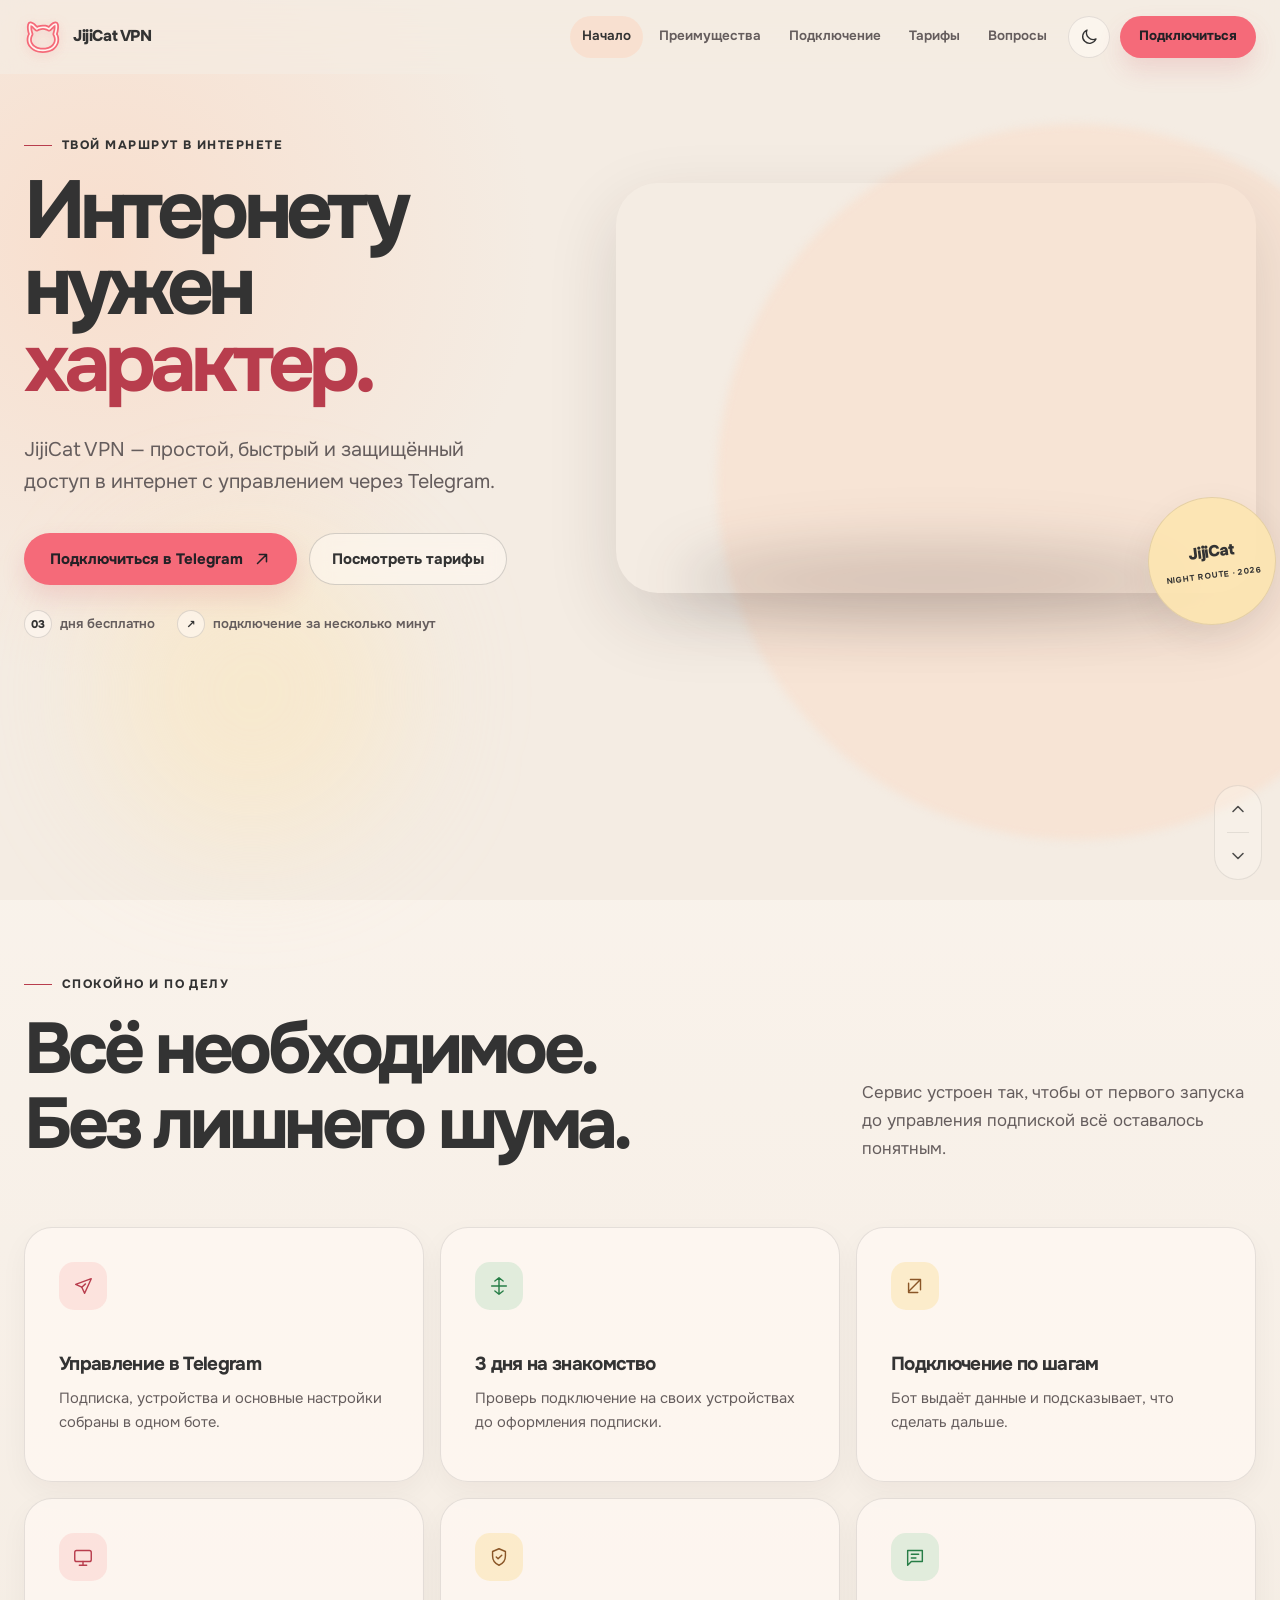
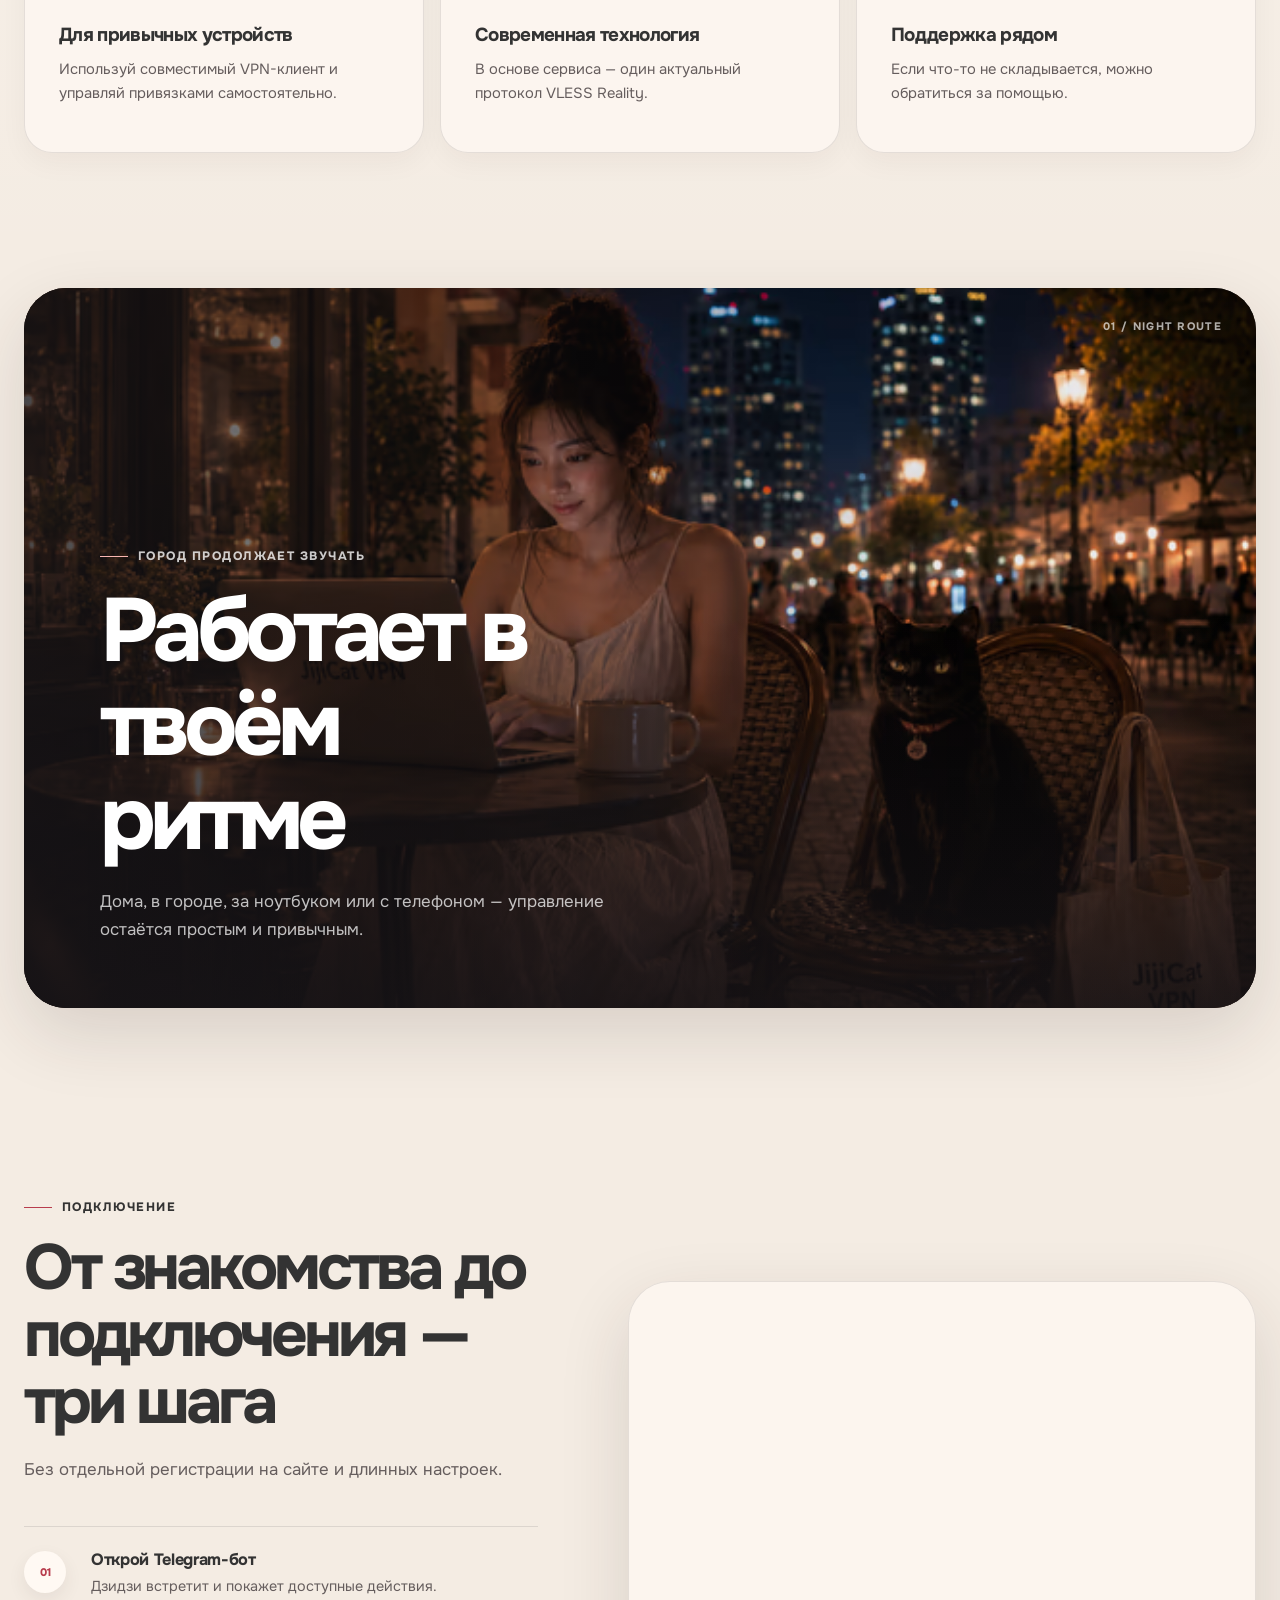
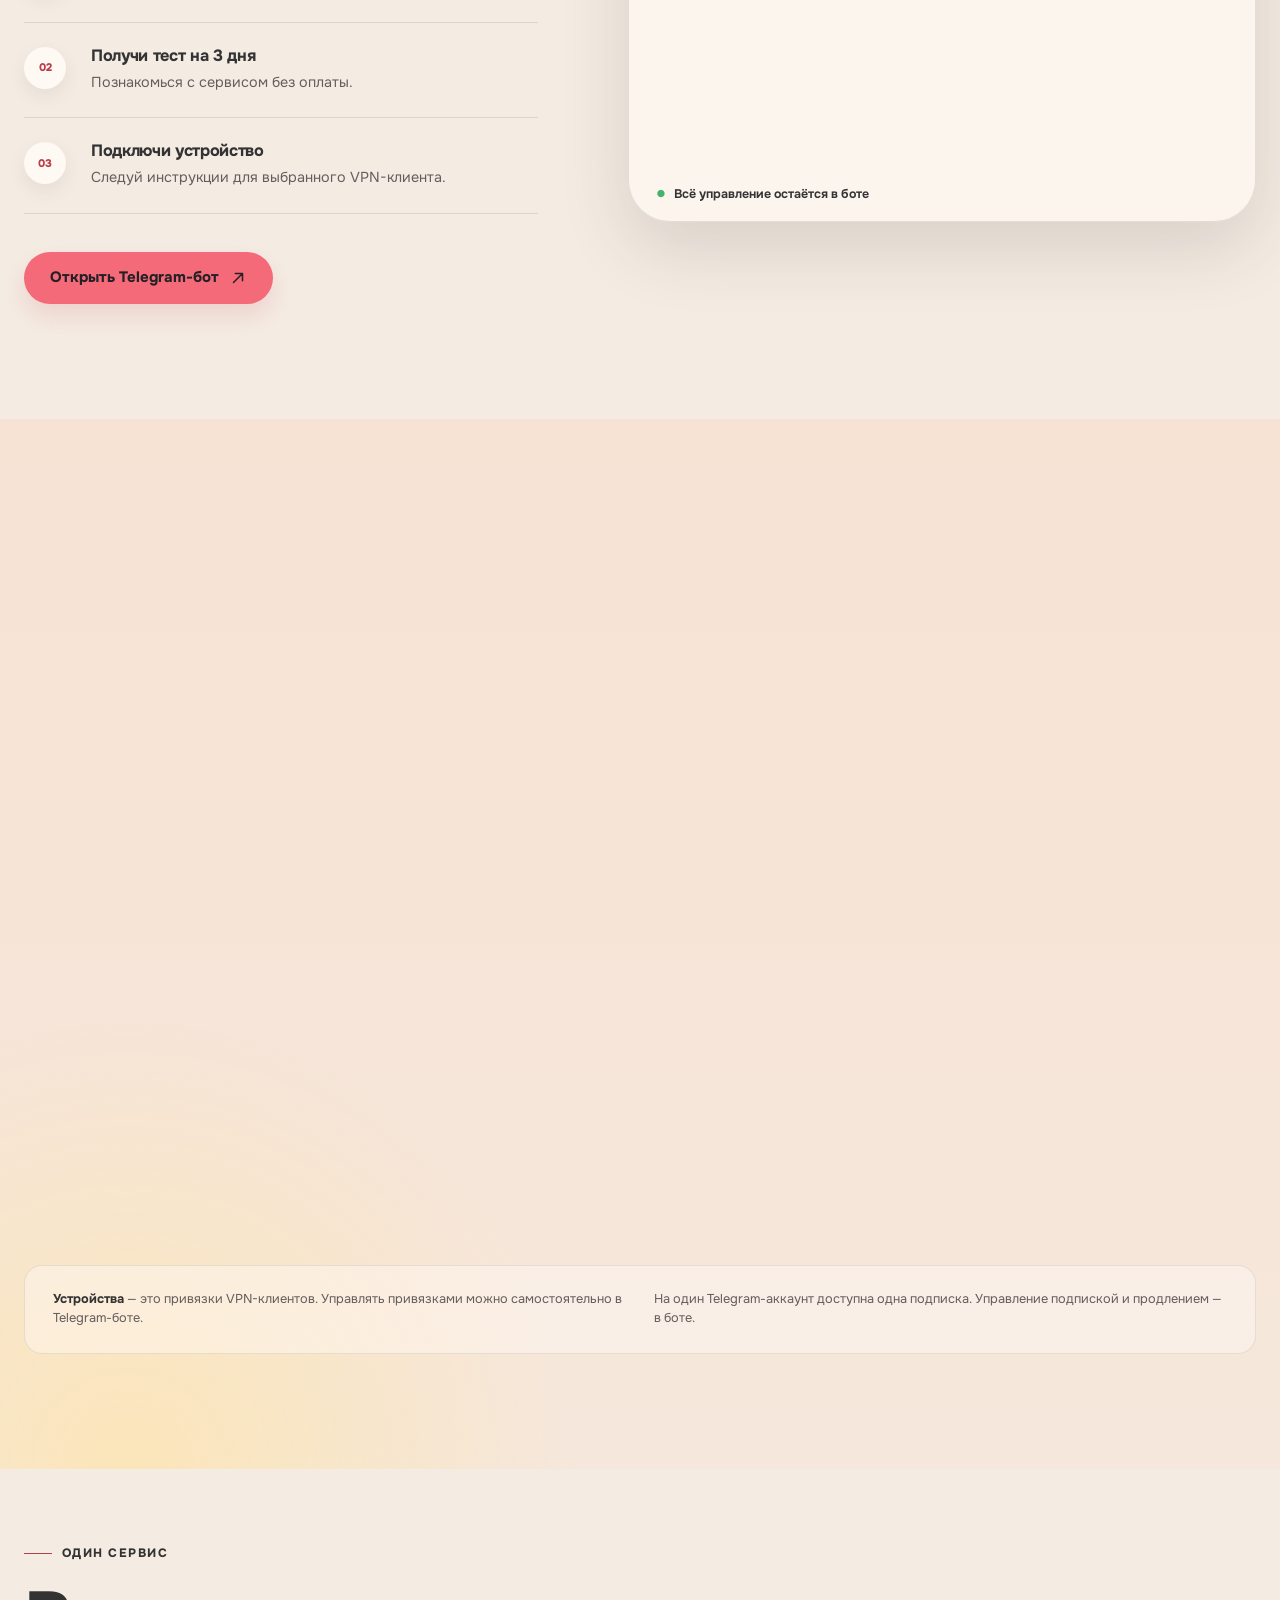
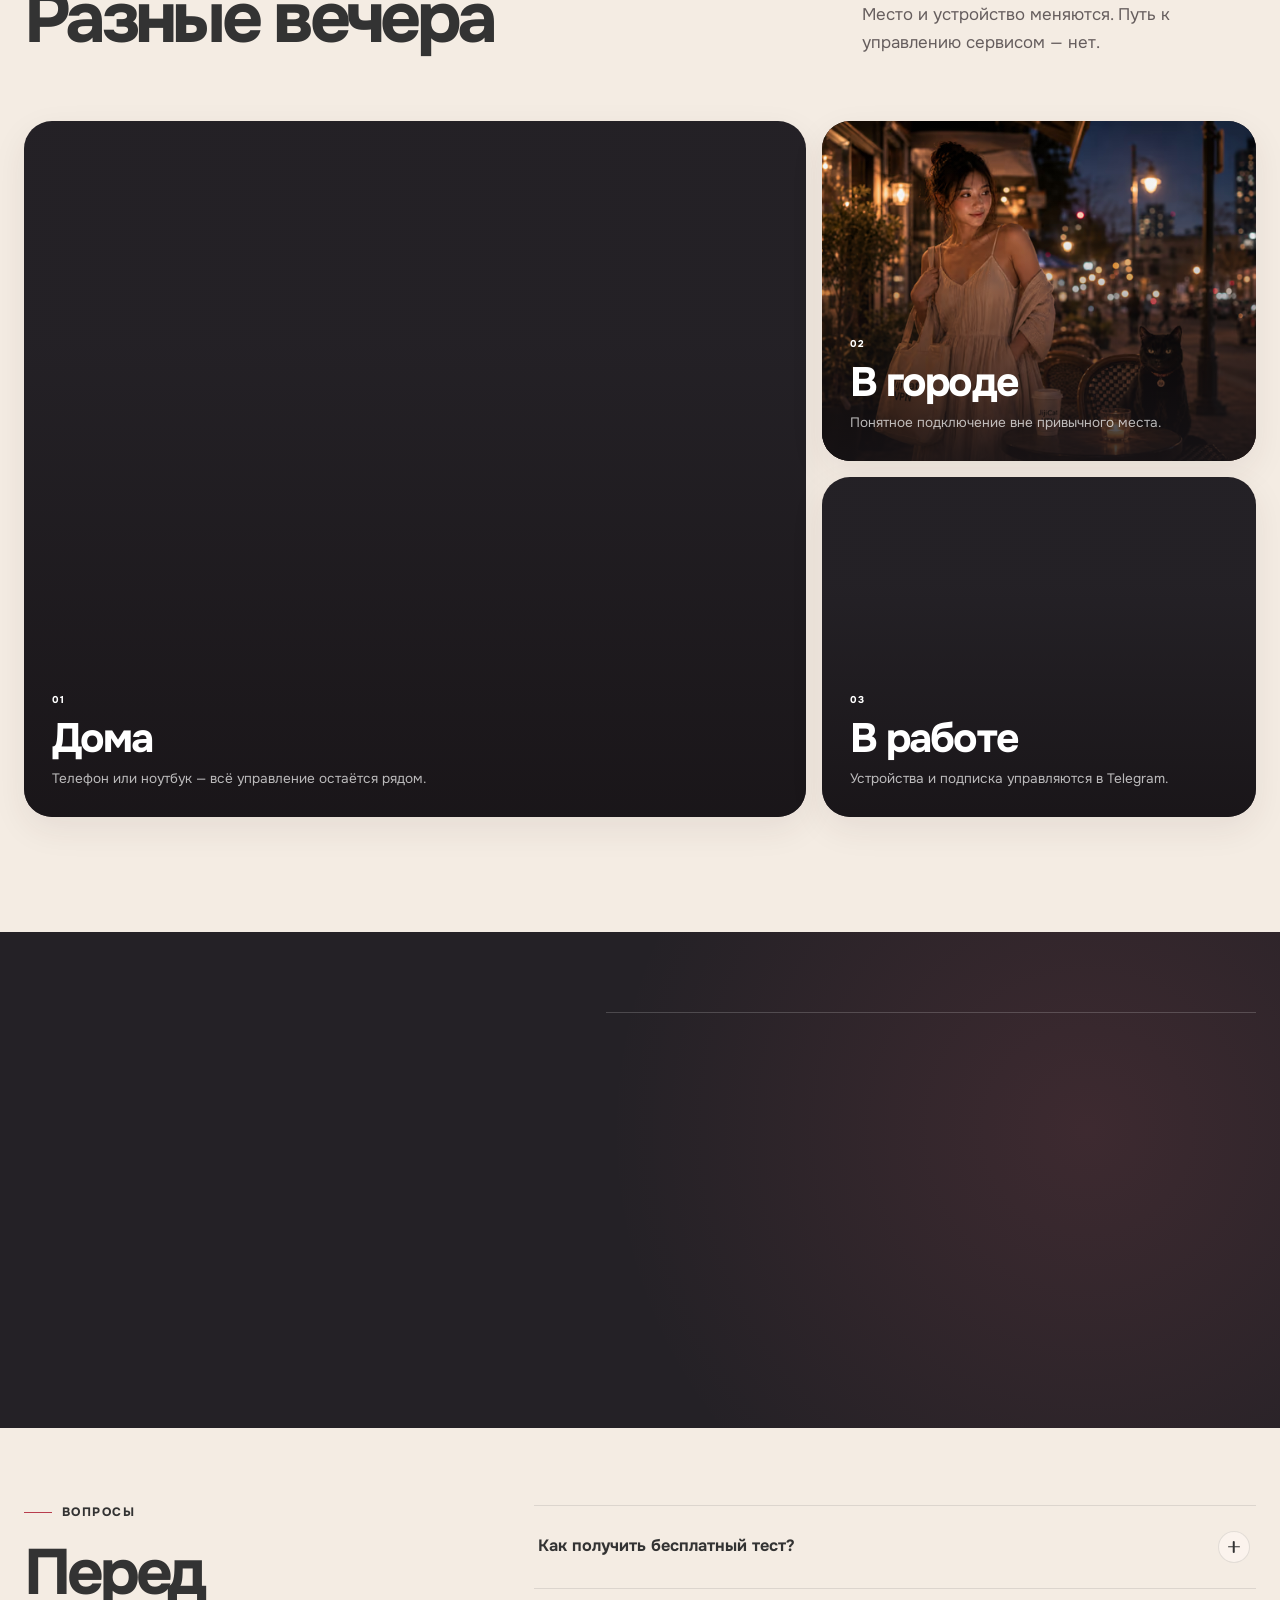
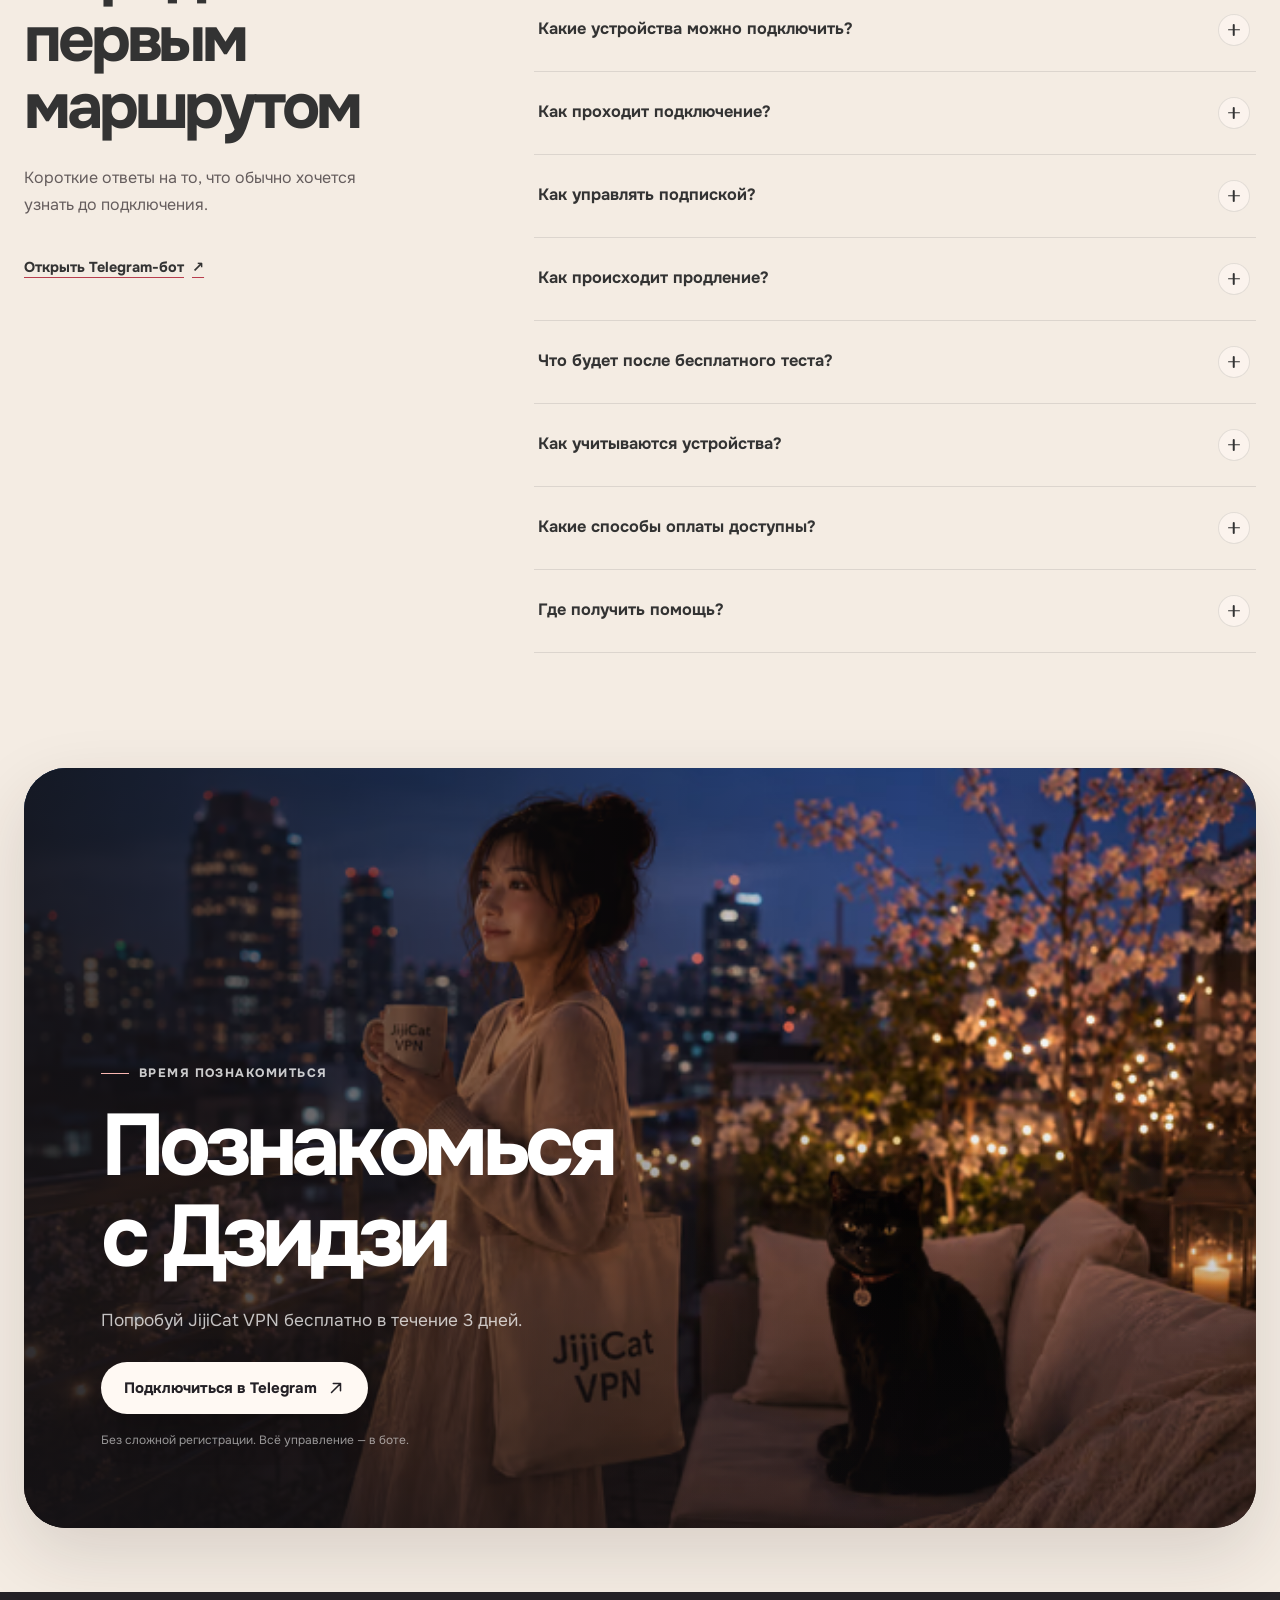
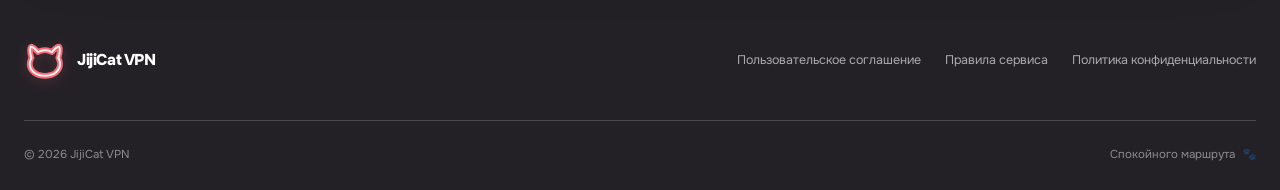
==== commit 79ceaa81: "Add files via upload" ====
--- a/index.html
+++ b/index.html
@@ -19,20 +19,21 @@
   <meta property="og:locale" content="ru_RU">
   <meta property="og:site_name" content="JijiCat VPN">
 
-  <link rel="icon" type="image/svg+xml" href="/favicon.svg?v=5.1">
-  <link rel="icon" type="image/png" href="/favicon-96x96.png?v=5.1" sizes="96x96">
-  <link rel="icon" type="image/png" href="/favicon-48x48.png?v=5.1" sizes="48x48">
-  <link rel="icon" type="image/png" href="/favicon-32x32.png?v=5.1" sizes="32x32">
-  <link rel="icon" type="image/png" href="/favicon-16x16.png?v=5.1" sizes="16x16">
-  <link rel="shortcut icon" href="/favicon.ico?v=5.1">
-  <link rel="apple-touch-icon" sizes="180x180" href="/apple-touch-icon.png?v=5.1">
+  <link rel="icon" type="image/svg+xml" href="/favicon.svg?v=5.4">
+  <link rel="icon" type="image/png" href="/favicon-96x96.png?v=5.4" sizes="96x96">
+  <link rel="icon" type="image/png" href="/favicon-48x48.png?v=5.4" sizes="48x48">
+  <link rel="icon" type="image/png" href="/favicon-32x32.png?v=5.4" sizes="32x32">
+  <link rel="icon" type="image/png" href="/favicon-16x16.png?v=5.4" sizes="16x16">
+  <link rel="shortcut icon" href="/favicon.ico?v=5.4">
+  <link rel="apple-touch-icon" sizes="180x180" href="/apple-touch-icon.png?v=5.4">
   <meta name="apple-mobile-web-app-title" content="JijiCat VPN">
-  <link rel="manifest" href="/site.webmanifest?v=5.1">
+  <link rel="manifest" href="/site.webmanifest?v=5.4">
 
   <link rel="preload" as="font" href="/assets/fonts/onest-cyrillic.woff2" type="font/woff2" crossorigin>
-  <link rel="preload" as="image" href="/assets/images/hero/hero-960.avif" type="image/avif" media="(min-width: 701px)" fetchpriority="high">
-  <link rel="stylesheet" href="/assets/css/styles.css?v=5.1">
-  <link rel="stylesheet" href="/assets/css/print.css?v=5.1" media="print">
+  <link rel="preload" as="image" href="/assets/images/hero/hero-mobile-800.avif" type="image/avif" media="(max-width: 700px)" imagesrcset="/assets/images/hero/hero-mobile-640.avif 640w, /assets/images/hero/hero-mobile-800.avif 800w" imagesizes="calc(100vw - 32px)" fetchpriority="high">
+  <link rel="preload" as="image" href="/assets/images/hero/hero-960.avif" type="image/avif" media="(min-width: 701px)" imagesrcset="/assets/images/hero/hero-960.avif 960w, /assets/images/hero/hero-1440.avif 1440w" imagesizes="(max-width: 900px) calc(100vw - 48px), (min-width: 1280px) 640px, 54vw" fetchpriority="high">
+  <link rel="stylesheet" href="/assets/css/styles.css?v=5.4">
+  <link rel="stylesheet" href="/assets/css/print.css?v=5.4" media="print">
   <script>
     (() => {
       const root = document.documentElement;
@@ -46,7 +47,7 @@
       document.querySelector("[data-theme-color]")?.setAttribute("content", theme === "dark" ? "#171519" : "#F4ECE3");
     })();
   </script>
-  <script src="/assets/js/scripts.js?v=5.1" defer></script>
+  <script src="/assets/js/scripts.js?v=5.4" defer></script>
 
   <title>JijiCat VPN — интернету нужен характер</title>
   <script type="application/ld+json">
@@ -65,7 +66,7 @@
   <header class="site-header" data-site-header>
     <div class="header-inner shell">
       <a class="brand" href="#start" aria-label="JijiCat VPN — к началу страницы">
-        <img src="/favicon.svg?v=5.1" width="38" height="38" alt="">
+        <img src="/favicon.svg?v=5.4" width="38" height="38" alt="">
         <span>JijiCat VPN</span>
       </a>
 
@@ -95,7 +96,7 @@
       <div class="hero-glow" aria-hidden="true"></div>
       <div class="hero-inner shell">
         <div class="hero-copy" data-reveal>
-          <p class="eyebrow"><span></span> Твой маршрут в интернете</p>
+          <p class="eyebrow"><span aria-hidden="true"></span> Твой маршрут в интернете</p>
           <h1 id="hero-title">Интернету нужен <em>характер.</em></h1>
           <p class="hero-lead">JijiCat VPN — простой, быстрый и защищённый доступ в интернет с управлением через Telegram.</p>
           <div class="hero-actions">
@@ -116,9 +117,9 @@
             <source media="(max-width: 700px)" type="image/avif" srcset="/assets/images/hero/hero-mobile-640.avif 640w, /assets/images/hero/hero-mobile-800.avif 800w" sizes="calc(100vw - 32px)">
             <source media="(max-width: 700px)" type="image/webp" srcset="/assets/images/hero/hero-mobile-640.webp 640w, /assets/images/hero/hero-mobile-800.webp 800w" sizes="calc(100vw - 32px)">
             <source media="(max-width: 700px)" srcset="/assets/images/hero/hero-mobile-800.jpg">
-            <source type="image/avif" srcset="/assets/images/hero/hero-640.avif 640w, /assets/images/hero/hero-960.avif 960w, /assets/images/hero/hero-1440.avif 1440w" sizes="(min-width: 1280px) 620px, 54vw">
-            <source type="image/webp" srcset="/assets/images/hero/hero-640.webp 640w, /assets/images/hero/hero-960.webp 960w, /assets/images/hero/hero-1440.webp 1440w" sizes="(min-width: 1280px) 620px, 54vw">
-            <img src="/assets/images/hero/hero-1440.jpg" width="1568" height="1003" alt="Девушка работает за ноутбуком рядом с чёрным котом Дзидзи в вечерней комнате" fetchpriority="high" decoding="async">
+            <source type="image/avif" srcset="/assets/images/hero/hero-960.avif 960w, /assets/images/hero/hero-1440.avif 1440w" sizes="(max-width: 900px) calc(100vw - 48px), (min-width: 1280px) 640px, 54vw">
+            <source type="image/webp" srcset="/assets/images/hero/hero-960.webp 960w, /assets/images/hero/hero-1440.webp 1440w" sizes="(max-width: 900px) calc(100vw - 48px), (min-width: 1280px) 640px, 54vw">
+            <img src="/assets/images/hero/hero-1440.jpg" width="1440" height="921" alt="Девушка работает за ноутбуком рядом с чёрным котом Дзидзи в вечерней комнате" fetchpriority="high" decoding="async">
           </picture>
           <div class="hero-stamp" aria-hidden="true">
             <span>JijiCat</span>
@@ -132,7 +133,7 @@
       <div class="shell">
         <div class="section-heading section-heading--split" data-reveal>
           <div>
-            <p class="eyebrow"><span></span> Спокойно и по делу</p>
+            <p class="eyebrow"><span aria-hidden="true"></span> Спокойно и по делу</p>
             <h2 id="benefits-title">Всё необходимое.<br>Без лишнего шума.</h2>
           </div>
           <p>Сервис устроен так, чтобы от первого запуска до управления подпиской всё оставалось понятным.</p>
@@ -178,12 +179,12 @@
         <picture>
           <source type="image/avif" srcset="/assets/images/sections/city-640.avif 640w, /assets/images/sections/city-960.avif 960w, /assets/images/sections/city-1440.avif 1440w" sizes="(min-width: 1280px) 1240px, calc(100vw - 32px)">
           <source type="image/webp" srcset="/assets/images/sections/city-640.webp 640w, /assets/images/sections/city-960.webp 960w, /assets/images/sections/city-1440.webp 1440w" sizes="(min-width: 1280px) 1240px, calc(100vw - 32px)">
-          <img src="/assets/images/sections/city-1440.jpg" width="1568" height="1003" alt="Девушка работает за ноутбуком в вечернем кафе, а Дзидзи сидит рядом" loading="lazy" decoding="async">
+          <img src="/assets/images/sections/city-1440.jpg" width="1440" height="921" alt="Девушка работает за ноутбуком в вечернем кафе, а Дзидзи сидит рядом" loading="lazy" decoding="async">
         </picture>
       </div>
       <div class="cinematic-overlay"></div>
       <div class="cinematic-copy">
-        <p class="eyebrow eyebrow--light"><span></span> Город продолжает звучать</p>
+        <p class="eyebrow eyebrow--light"><span aria-hidden="true"></span> Город продолжает звучать</p>
         <h2 id="rhythm-title">Работает в твоём ритме</h2>
         <p>Дома, в городе, за ноутбуком или с телефоном — управление остаётся простым и привычным.</p>
       </div>
@@ -194,7 +195,7 @@
       <div class="shell connection-grid">
         <div class="connection-copy">
           <div class="section-heading" data-reveal>
-            <p class="eyebrow"><span></span> Подключение</p>
+            <p class="eyebrow"><span aria-hidden="true"></span> Подключение</p>
             <h2 id="connection-title">От знакомства до подключения — три шага</h2>
             <p>Без отдельной регистрации на сайте и длинных настроек.</p>
           </div>
@@ -225,9 +226,9 @@
             <source media="(max-width: 700px)" type="image/avif" srcset="/assets/images/sections/connect-mobile-640.avif 640w, /assets/images/sections/connect-mobile-800.avif 800w" sizes="calc(100vw - 52px)">
             <source media="(max-width: 700px)" type="image/webp" srcset="/assets/images/sections/connect-mobile-640.webp 640w, /assets/images/sections/connect-mobile-800.webp 800w" sizes="calc(100vw - 52px)">
             <source media="(max-width: 700px)" srcset="/assets/images/sections/connect-mobile-800.jpg">
-            <source type="image/avif" srcset="/assets/images/sections/connect-640.avif 640w, /assets/images/sections/connect-960.avif 960w, /assets/images/sections/connect-1440.avif 1440w" sizes="(min-width: 1100px) 590px, calc(100vw - 32px)">
-            <source type="image/webp" srcset="/assets/images/sections/connect-640.webp 640w, /assets/images/sections/connect-960.webp 960w, /assets/images/sections/connect-1440.webp 1440w" sizes="(min-width: 1100px) 590px, calc(100vw - 32px)">
-            <img src="/assets/images/sections/connect-1440.jpg" width="1568" height="1003" alt="Девушка и Дзидзи в кабинете на фоне закатного города" loading="lazy" decoding="async">
+            <source type="image/avif" srcset="/assets/images/sections/connect-960.avif 960w, /assets/images/sections/connect-1440.avif 1440w" sizes="(min-width: 1100px) 590px, calc(100vw - 32px)">
+            <source type="image/webp" srcset="/assets/images/sections/connect-960.webp 960w, /assets/images/sections/connect-1440.webp 1440w" sizes="(min-width: 1100px) 590px, calc(100vw - 32px)">
+            <img src="/assets/images/sections/connect-1440.jpg" width="1440" height="921" alt="Девушка и Дзидзи в кабинете на фоне закатного города" loading="lazy" decoding="async">
           </picture>
           <p><span aria-hidden="true">●</span> Всё управление остаётся в боте</p>
         </div>
@@ -237,7 +238,7 @@
     <section class="section plans" id="plans" aria-labelledby="plans-title">
       <div class="shell">
         <div class="section-heading section-heading--center" data-reveal>
-          <p class="eyebrow"><span></span> Три маршрута</p>
+          <p class="eyebrow"><span aria-hidden="true"></span> Три маршрута</p>
           <h2 id="plans-title">Выбери нужный запас</h2>
           <p>Разница — только в трафике и количестве привязок устройств.</p>
         </div>
@@ -288,7 +289,7 @@
       <div class="shell">
         <div class="section-heading section-heading--split" data-reveal>
           <div>
-            <p class="eyebrow"><span></span> Один сервис</p>
+            <p class="eyebrow"><span aria-hidden="true"></span> Один сервис</p>
             <h2 id="scenarios-title">Разные вечера</h2>
           </div>
           <p>Место и устройство меняются. Путь к управлению сервисом — нет.</p>
@@ -302,7 +303,7 @@
               <source media="(max-width: 700px)" srcset="/assets/images/sections/home-summer-mobile-800.jpg">
               <source type="image/avif" srcset="/assets/images/sections/home-summer-640.avif 640w, /assets/images/sections/home-summer-960.avif 960w, /assets/images/sections/home-summer-1440.avif 1440w" sizes="(min-width: 900px) 65vw, calc(100vw - 32px)">
               <source type="image/webp" srcset="/assets/images/sections/home-summer-640.webp 640w, /assets/images/sections/home-summer-960.webp 960w, /assets/images/sections/home-summer-1440.webp 1440w" sizes="(min-width: 900px) 65vw, calc(100vw - 32px)">
-              <img src="/assets/images/sections/home-summer-1440.jpg" width="1568" height="1003" alt="Девушка отдыхает рядом с Дзидзи на летней террасе с видом на ночной город" loading="lazy" decoding="async">
+              <img src="/assets/images/sections/home-summer-1440.jpg" width="1440" height="921" alt="Девушка отдыхает рядом с Дзидзи на летней террасе с видом на ночной город" loading="lazy" decoding="async">
             </picture>
             <div><span>01</span><h3>Дома</h3><p>Телефон или ноутбук — всё управление остаётся рядом.</p></div>
           </article>
@@ -311,7 +312,7 @@
             <picture>
               <source type="image/avif" srcset="/assets/images/sections/street-640.avif 640w, /assets/images/sections/street-960.avif 960w, /assets/images/sections/street-1440.avif 1440w" sizes="(min-width: 900px) 34vw, calc(100vw - 32px)">
               <source type="image/webp" srcset="/assets/images/sections/street-640.webp 640w, /assets/images/sections/street-960.webp 960w, /assets/images/sections/street-1440.webp 1440w" sizes="(min-width: 900px) 34vw, calc(100vw - 32px)">
-              <img src="/assets/images/sections/street-1440.jpg" width="1568" height="1003" alt="Девушка и Дзидзи у вечернего городского кафе" loading="lazy" decoding="async">
+              <img src="/assets/images/sections/street-1440.jpg" width="1440" height="921" alt="Девушка и Дзидзи у вечернего городского кафе" loading="lazy" decoding="async">
             </picture>
             <div><span>02</span><h3>В городе</h3><p>Понятное подключение вне привычного места.</p></div>
           </article>
@@ -323,7 +324,7 @@
               <source media="(max-width: 700px)" srcset="/assets/images/sections/connect-mobile-800.jpg">
               <source type="image/avif" srcset="/assets/images/sections/connect-640.avif 640w, /assets/images/sections/connect-960.avif 960w, /assets/images/sections/connect-1440.avif 1440w" sizes="(min-width: 900px) 34vw, calc(100vw - 32px)">
               <source type="image/webp" srcset="/assets/images/sections/connect-640.webp 640w, /assets/images/sections/connect-960.webp 960w, /assets/images/sections/connect-1440.webp 1440w" sizes="(min-width: 900px) 34vw, calc(100vw - 32px)">
-              <img src="/assets/images/sections/connect-1440.jpg" width="1568" height="1003" alt="Рабочий кабинет на закате, девушка с ноутбуком и Дзидзи рядом" loading="lazy" decoding="async">
+              <img src="/assets/images/sections/connect-1440.jpg" width="1440" height="921" alt="Рабочий кабинет на закате, девушка с ноутбуком и Дзидзи рядом" loading="lazy" decoding="async">
             </picture>
             <div><span>03</span><h3>В работе</h3><p>Устройства и подписка управляются в Telegram.</p></div>
           </article>
@@ -334,7 +335,7 @@
     <section class="facts" id="facts" aria-labelledby="facts-title">
       <div class="shell facts-inner">
         <div class="facts-heading" data-reveal>
-          <p class="eyebrow eyebrow--light"><span></span> Коротко о главном</p>
+          <p class="eyebrow eyebrow--light"><span aria-hidden="true"></span> Коротко о главном</p>
           <h2 id="facts-title">Просто пользоваться.<br>Легко управлять.</h2>
         </div>
         <dl class="facts-list">
@@ -349,7 +350,7 @@
     <section class="section faq" id="faq" aria-labelledby="faq-title">
       <div class="shell faq-grid">
         <div class="faq-heading" data-reveal>
-          <p class="eyebrow"><span></span> Вопросы</p>
+          <p class="eyebrow"><span aria-hidden="true"></span> Вопросы</p>
           <h2 id="faq-title">Перед первым маршрутом</h2>
           <p>Короткие ответы на то, что обычно хочется узнать до подключения.</p>
           <a class="text-link" href="https://telegram.dog/jijicatbot" target="_blank" rel="noopener noreferrer">Открыть Telegram-бот <span aria-hidden="true">↗</span></a>
@@ -400,11 +401,11 @@
       <picture>
         <source type="image/avif" srcset="/assets/images/sections/cta-640.avif 640w, /assets/images/sections/cta-960.avif 960w, /assets/images/sections/cta-1440.avif 1440w" sizes="(min-width: 1280px) 1240px, calc(100vw - 32px)">
         <source type="image/webp" srcset="/assets/images/sections/cta-640.webp 640w, /assets/images/sections/cta-960.webp 960w, /assets/images/sections/cta-1440.webp 1440w" sizes="(min-width: 1280px) 1240px, calc(100vw - 32px)">
-        <img src="/assets/images/sections/cta-1440.jpg" width="1568" height="1003" alt="Девушка и Дзидзи на террасе с видом на ночной город" loading="lazy" decoding="async">
+        <img src="/assets/images/sections/cta-1440.jpg" width="1440" height="921" alt="Девушка и Дзидзи на террасе с видом на ночной город" loading="lazy" decoding="async">
       </picture>
       <div class="final-cta-shade"></div>
       <div class="final-cta-copy">
-        <p class="eyebrow eyebrow--light"><span></span> Время познакомиться</p>
+        <p class="eyebrow eyebrow--light"><span aria-hidden="true"></span> Время познакомиться</p>
         <h2 id="final-cta-title">Познакомься с Дзидзи</h2>
         <p>Попробуй JijiCat VPN бесплатно в течение 3 дней.</p>
         <a class="button button--light" href="https://telegram.dog/jijicatbot" target="_blank" rel="noopener noreferrer">
@@ -429,7 +430,7 @@
   <footer class="site-footer" id="footer">
     <div class="shell footer-top">
       <a class="brand brand--footer" href="#start" aria-label="JijiCat VPN — к началу страницы">
-        <img src="/favicon.svg?v=5.1" width="42" height="42" alt="">
+        <img src="/favicon.svg?v=5.4" width="42" height="42" alt="">
         <span>JijiCat VPN</span>
       </a>
       <nav class="footer-nav" aria-label="Юридические документы">
